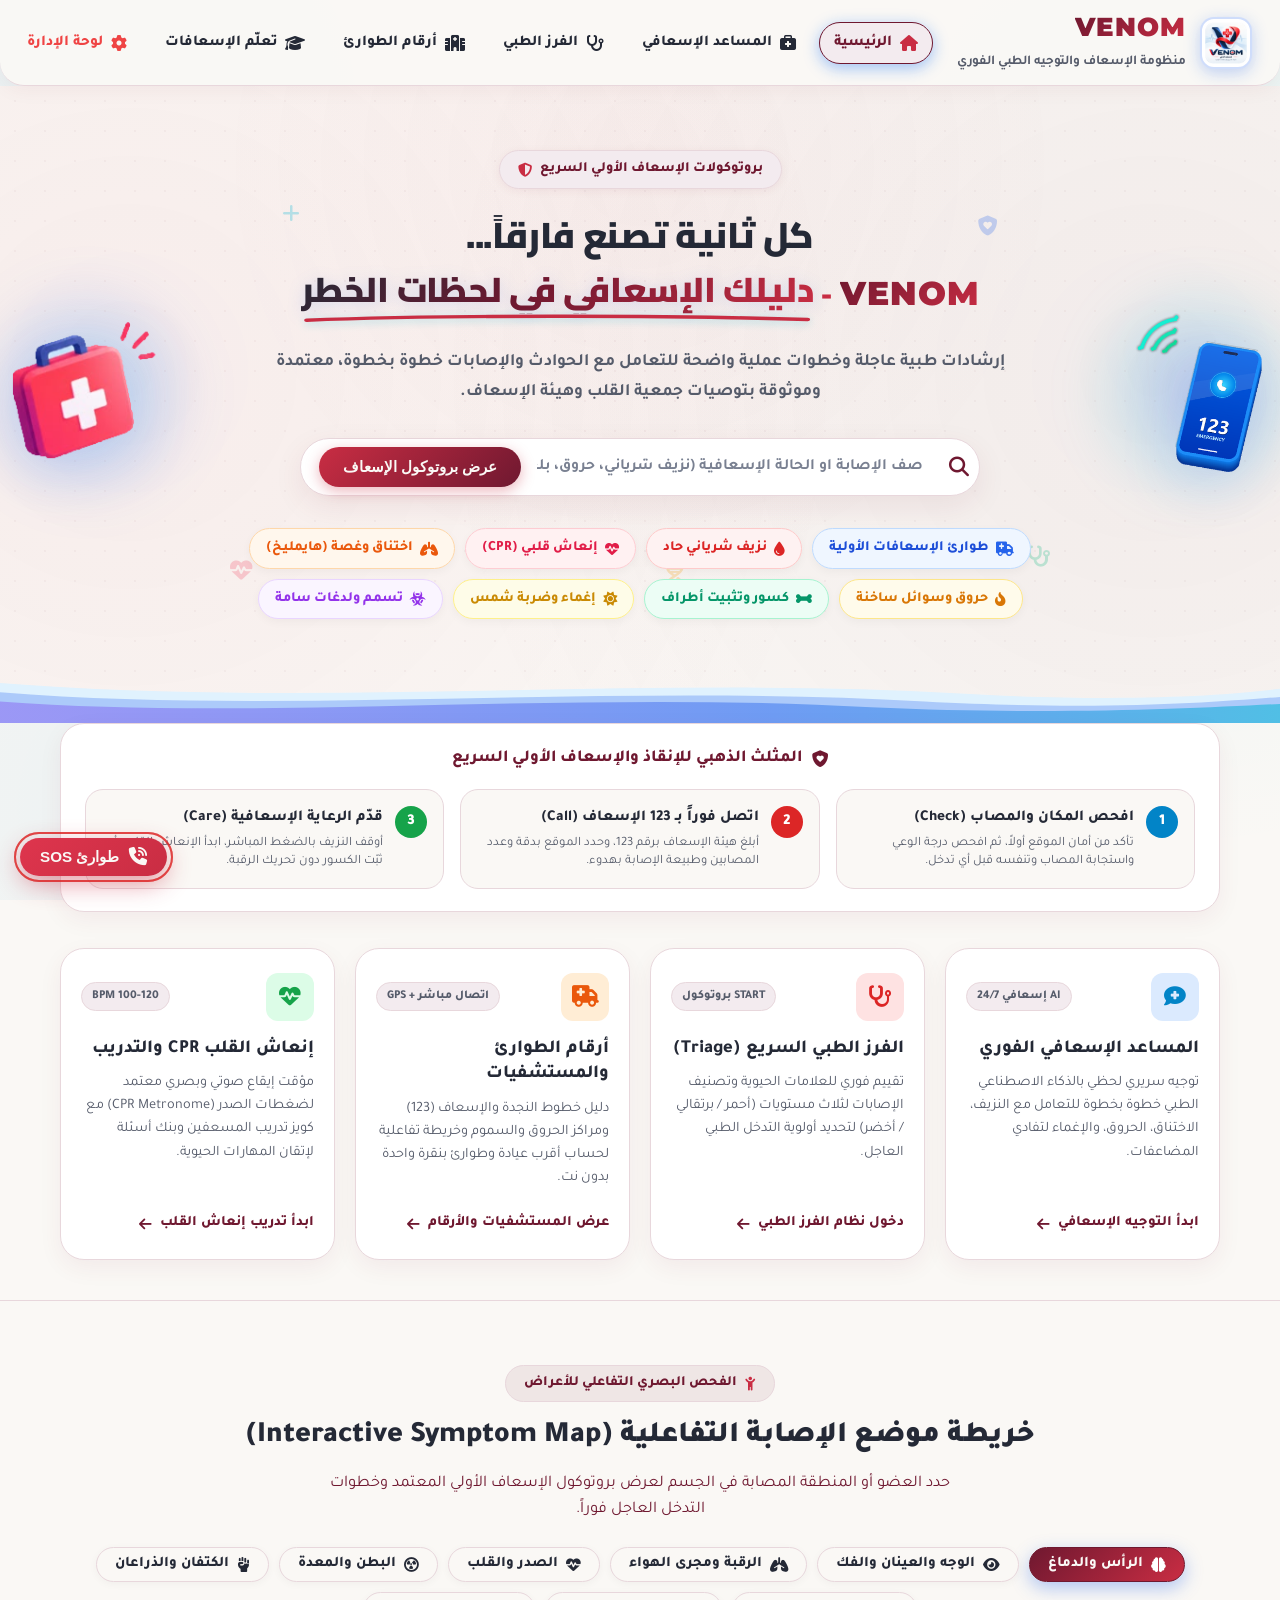
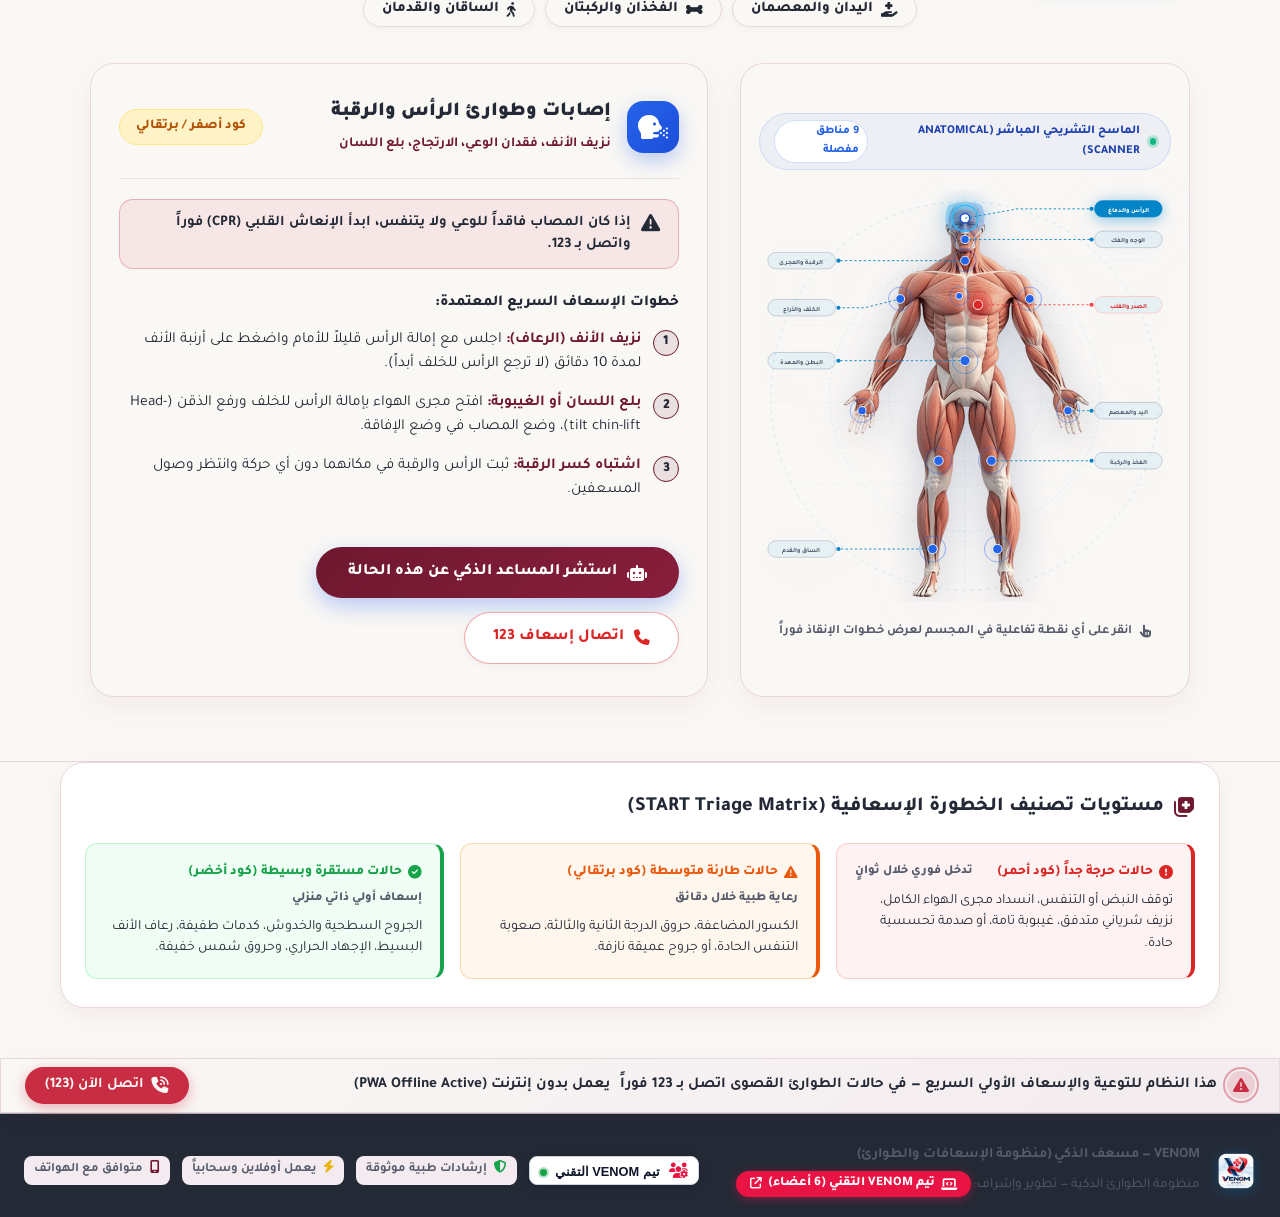
==== frontend/index.html @ aabbe8eb "Initial commit: Complete unified First Aid system for Vercel deployment" ====
<!DOCTYPE html>
<html lang="ar" dir="rtl">
<head>
  <meta charset="UTF-8">
  <meta name="viewport" content="width=device-width, initial-scale=1.0">
  <meta name="author" content="Ziad Asaad">
  <title>VENOM مسعف الذكي | دليلك السريع للإسعافات الأولية</title>
  <!-- Favicon / Team Medical Emblem -->
  <link rel="icon" type="image/png" href="assets/images/medical-favicon.png">
  <link rel="apple-touch-icon" href="assets/images/apple-touch-icon.png">
  <!-- PWA Web App Manifest -->
  <link rel="manifest" href="manifest.json">
  <meta name="theme-color" content="#0284c7">
  <!-- Font Awesome 6 (Local 100% Offline) -->
  <link rel="stylesheet" href="assets/fontawesome/css/all.min.css">
  <!-- Google Fonts for Ultra-Crisp Tajawal Typography -->
  <link rel="preconnect" href="https://fonts.googleapis.com">
  <link rel="preconnect" href="https://fonts.gstatic.com" crossorigin>
  <!-- Google Fonts: Inter (Crystal-clear English UI) + Tajawal (Arabic) -->
  <link rel="preconnect" href="https://fonts.googleapis.com">
  <link rel="preconnect" href="https://fonts.gstatic.com" crossorigin>
  <link href="https://fonts.googleapis.com/css2?family=Inter:wght@400;500;600;700;800;900&family=Tajawal:wght@500;700;800;900&family=Montserrat:wght@800;900&display=swap" rel="stylesheet">
  <!-- Font Awesome CDN Fallback for Brands Icons (LinkedIn, GitHub, etc.) -->
  <link rel="stylesheet" href="https://cdnjs.cloudflare.com/ajax/libs/font-awesome/6.5.1/css/all.min.css">
  <!-- Main CSS & Themes -->
  <link rel="stylesheet" href="css/main.css?v=60">
  <link rel="stylesheet" href="css/dark-mode.css?v=60">
</head>
<body>

  <!-- ========================================================================
       0. ULTRA-SMOOTH MEDICAL SPLASH SCREEN (NATIVE PWA APP OPENING EXPERIENCE)
       ======================================================================== -->
  <div id="app-splash-screen" class="app-splash-screen" role="dialog" aria-modal="true" aria-label="شاشة التحميل">
    <div class="splash-container">
      <div class="splash-logo-wrapper">
        <div class="splash-pulse-glow"></div>
        <img src="assets/images/venom-official-logo.png" alt="VENOM مسعف الذكي" class="splash-logo-img">
      </div>
      <div class="splash-brand-info">
        <div class="splash-title">
          <span class="splash-venom">VENOM</span>
          <span class="splash-ar">مُسعف الذكي</span>
        </div>
        <p class="splash-subtitle">دليلك السريع للإسعافات الأولية</p>
      </div>

      <!-- Animated ECG Heartbeat Pulse Line -->
      <div class="splash-ecg-line">
        <svg viewBox="0 0 300 40" class="splash-ecg-svg">
          <path d="M 0 20 L 110 20 L 125 20 L 133 12 L 142 32 L 150 4 L 160 36 L 168 14 L 176 26 L 185 20 L 300 20" class="ecg-path"></path>
        </svg>
      </div>

      <!-- Elegant Progress Indicator -->
      <div class="splash-progress-track">
        <div id="splash-progress-bar" class="splash-progress-bar"></div>
      </div>
      <div class="splash-status-wrapper">
        <span id="splash-status-text" class="splash-status-text">جاري تجهيز بروتوكولات الإسعاف...</span>
      </div>

      <div class="splash-footer-badge">
        <i class="fa-solid fa-shield-heart"></i>
        <span>منظومة الإسعاف والتوجيه الطبي الفوري</span>
      </div>
    </div>
  </div>

  <!-- ========================================================================
       1. FIXED EMERGENCY DISCLAIMER BANNER (MANDATORY & UNCLOSABLE)
       ======================================================================== -->
  

  <!-- ========================================================================
       2. HEADER & NAVIGATION BAR
       ======================================================================== -->
  <header class="main-header">
    <div class="nav-container">
      <a href="index.html" class="brand-logo" title="VENOM — منظومة الإسعاف والتوجيه الطبي الفوري">
        <div class="logo-badge">
          <img src="assets/images/venom-official-logo.png?v=60" alt="VENOM Logo" class="brand-badge-img">
        </div>
        <div class="logo-text">
          <h1 class="brand-heading">
            <span class="venom-text-gradient">VENOM</span>
          </h1>
          <span class="brand-tagline">منظومة الإسعاف والتوجيه الطبي الفوري</span>
        </div>
      </a>

      <!-- Desktop Nav Links -->
      <nav>
        <ul class="nav-links">
          <li>
            <a href="index.html" class="nav-link active">
              <i class="fa-solid fa-house"></i>
              <span data-i18n="navHome">الرئيسية</span>
            </a>
          </li>
          <li>
            <a href="pages/chat.html" class="nav-link">
              <i class="fa-solid fa-briefcase-medical"></i>
              <span data-i18n="navChat">المساعد الإسعافي</span>
            </a>
          </li>
          <li>
            <a href="pages/triage.html" class="nav-link">
              <i class="fa-solid fa-stethoscope"></i>
              <span data-i18n="navTriage">الفرز الطبي</span>
            </a>
          </li>
          <li>
            <a href="pages/contacts.html" class="nav-link">
              <i class="fa-solid fa-hospital"></i>
              <span data-i18n="navContacts">أرقام الطوارئ</span>
            </a>
          </li>
          <li>
            <a href="pages/learn.html" class="nav-link">
              <i class="fa-solid fa-graduation-cap"></i>
              <span data-i18n="navLearn">تعلم الإسعافات</span>
            </a>
          </li>
          <li>
            <a href="/admin" class="nav-link admin-nav-link" title="لوحة التحكم الإدارية (Admin)">
              <i class="fa-solid fa-gear"></i>
              <span>لوحة الإدارة</span>
            </a>
          </li>
        </ul>
      </nav>

      <div class="nav-controls">
        <!-- Admin Shortcut Button (Unified Single Server) -->
        <a href="/admin" class="admin-quick-btn" title="لوحة تحكم المشرف (Admin Dashboard)">
          <i class="fa-solid fa-user-shield"></i>
          <span class="admin-btn-text">لوحة الإدارة</span>
        </a>

        <!-- Language Switcher (Globe icon on right in RTL) -->
        <button id="lang-switch-btn" class="lang-switch-btn" title="تبديل اللغة / Switch Language">
          <span id="lang-btn-text">English</span>
          <i class="fa-solid fa-globe"></i>
        </button>

        <!-- Dark / Light Mode Toggle -->
        <button id="theme-toggle-btn" class="icon-btn" title="الوضع الليلي / Dark Mode">
          <span id="theme-icon"><i class="fa-solid fa-moon"></i></span>
        </button>
      </div>
    </div>
  </header>

  <!-- ========================================================================
       3. HERO SECTION (Split Layout with Clinical Live Simulator)
       ======================================================================== -->
  <main>
    <!-- 1. CENTERED HERO SECTION (Medical First-Aid Dispatch Interface) -->
    <section class="hero-clean-section">
      <!-- Ambient Background Medical Floating Particles & Icons (شغل عالي وفخم) -->
      <div class="hero-ambient-particles" aria-hidden="true">
        <span class="particle particle-1"><i class="fa-solid fa-plus"></i></span>
        <span class="particle particle-2"><i class="fa-solid fa-heart-pulse"></i></span>
        <span class="particle particle-3"><i class="fa-solid fa-shield-heart"></i></span>
        <span class="particle particle-4"><i class="fa-solid fa-stethoscope"></i></span>
        <span class="particle particle-5"><i class="fa-solid fa-kit-medical"></i></span>
        <span class="particle particle-6"><i class="fa-solid fa-dna"></i></span>
      </div>

      <!-- 3D Floating Illustrations (Centered vertically at flanks with soft glowing auras) -->
      <aside class="hero-flank-decor flank-left" aria-hidden="true">
        <div class="flank-glow-blob"></div>
        <img src="assets/images/hero-kit-3d.png?v=63" alt="حقيبة إسعاف" class="flank-img">
      </aside>
      <aside class="hero-flank-decor flank-right" aria-hidden="true">
        <div class="flank-glow-blob"></div>
        <img src="assets/images/hero-phone-3d.png?v=63" alt="اتصال طوارئ 123" class="flank-img">
      </aside>

      <div class="hero-clean-container">
        <!-- Hero Pill Badge (Shield icon on right) -->
        <div class="hero-clean-badge">
          <span>بروتوكولات الإسعاف الأولي السريع</span>
          <i class="fa-solid fa-shield-halved"></i>
        </div>

        <!-- Headline (Matching reference exactly on 2 clean lines) -->
        <h2 class="hero-title">
          <span class="hero-title-top">كل ثانية تصنع فارقاً...</span>
          <span class="hero-title-main">
            <span class="hero-title-venom">VENOM</span>
            <span class="hero-title-dash">-</span>
            <span class="hero-title-slogan">
              <span class="slogan-text">دليلك الإسعافي في لحظات الخطر</span>
              <svg class="slogan-swoosh-svg" viewBox="0 0 450 16" fill="none" preserveAspectRatio="none" aria-hidden="true">
                <defs>
                  <linearGradient id="swooshGrad" x1="0%" y1="0%" x2="100%" y2="0%">
                    <stop offset="0%" stop-color="#2563EB"/>
                    <stop offset="50%" stop-color="#00D4FF"/>
                    <stop offset="100%" stop-color="#06B6D4"/>
                  </linearGradient>
                </defs>
                <path d="M 5 11 C 120 4 320 4 445 10" stroke="url(#swooshGrad)" stroke-width="4.5" stroke-linecap="round"/>
              </svg>
            </span>
          </span>
        </h2>

        <!-- Subtitle -->
        <p class="hero-subtitle">
          إرشادات طبية عاجلة وخطوات عملية واضحة للتعامل مع الحوادث والإصابات خطوة بخطوة، معتمدة وموثوقة بتوصيات جمعية القلب وهيئة الإسعاف.
        </p>

        <!-- Search Box (Icon on Right, Input Middle, Button on Left in RTL) -->
        <form id="hero-search-form" class="quick-search-box">
          <i class="fa-solid fa-magnifying-glass quick-search-icon"></i>
          <input 
            type="text" 
            id="hero-search-input" 
            class="quick-search-input" 
            placeholder="صف الإصابة أو الحالة الإسعافية (نزيف، حروق، بلع لسان، غصة)..."
            data-i18n-placeholder="quickSearchPlaceholder"
            autocomplete="off"
            required
          >
          <button type="submit" class="quick-search-submit" data-i18n="startAssessment">
            <i class="fa-solid fa-bolt" style="margin-inline-end: 6px;"></i>
            <span>عرض بروتوكول الإسعاف</span>
          </button>
        </form>

        <!-- Quick Emergency Chips (Vivid Colored Pills in Strictly 2 Rows) -->
        <div class="hero-quick-chips">
          <div class="chips-row chips-row-1">
            <span class="hero-chip chip-blue-main">
              <i class="fa-solid fa-truck-medical"></i>
              <span>طوارئ الإسعافات الأولية</span>
            </span>
            <a href="pages/chat.html?q=نزيف+شرياني+حاد" class="hero-chip chip-red">
              <i class="fa-solid fa-droplet"></i>
              <span>نزيف شرياني حاد</span>
            </a>
            <a href="pages/chat.html?q=إنعاش+قلبي+CPR" class="hero-chip chip-rose">
              <i class="fa-solid fa-heart-pulse"></i>
              <span>إنعاش قلبي (CPR)</span>
            </a>
            <a href="pages/chat.html?q=اختناق+وغصة+هواء" class="hero-chip chip-orange">
              <i class="fa-solid fa-lungs"></i>
              <span>اختناق وغصة (هايمليخ)</span>
            </a>
          </div>
          <div class="chips-row chips-row-2">
            <a href="pages/chat.html?q=حروق+حرارية+وسوائل" class="hero-chip chip-amber">
              <i class="fa-solid fa-fire-flame-curved"></i>
              <span>حروق وسوائل ساخنة</span>
            </a>
            <a href="pages/chat.html?q=كسور+وتثبيت+الأطراف" class="hero-chip chip-teal">
              <i class="fa-solid fa-bone"></i>
              <span>كسور وتثبيت أطراف</span>
            </a>
            <a href="pages/chat.html?q=ضربة+شمس+وإغماء" class="hero-chip chip-yellow">
              <i class="fa-solid fa-sun"></i>
              <span>إغماء وضربة شمس</span>
            </a>
            <a href="pages/chat.html?q=تسمم+ولدغات" class="hero-chip chip-purple">
              <i class="fa-solid fa-biohazard"></i>
              <span>تسمم ولدغات سامة</span>
            </a>
          </div>
        </div>
      </div>
      <!-- Decorative 3-Layer Bottom Waves (Matching Project Specification) -->
      <div class="hero-wave-divider" aria-hidden="true">
        <svg viewBox="0 0 1440 95" fill="none" preserveAspectRatio="none">
          <defs>
            <linearGradient id="heroWavePurpleBlue" x1="0%" y1="0%" x2="100%" y2="0%">
              <stop offset="0%" stop-color="#7C3AED" stop-opacity="0.35"/>
              <stop offset="60%" stop-color="#2563EB" stop-opacity="0.45"/>
              <stop offset="100%" stop-color="#06B6D4" stop-opacity="0.55"/>
            </linearGradient>
          </defs>
          <!-- Layer 1: Light Blue -->
          <path d="M0,26 C360,70 720,12 1080,44 C1260,60 1380,48 1440,36 L1440,95 L0,95 Z" fill="#E0F2FE"></path>
          <!-- Layer 2: Royal Blue -->
          <path d="M0,42 C320,82 680,26 1040,58 C1240,74 1360,60 1440,50 L1440,95 L0,95 Z" fill="rgba(37, 99, 235, 0.28)"></path>
          <!-- Layer 3: Purple-to-Blue Gradient -->
          <path d="M0,58 C300,92 640,38 980,68 C1180,82 1340,70 1440,62 L1440,95 L0,95 Z" fill="url(#heroWavePurpleBlue)"></path>
        </svg>
      </div>
    </section>

    <!-- 1.5 GOLDEN FIRST AID PROTOCOL BANNER (Check - Call - Care) -->
    <section class="first-aid-golden-rules">
      <div class="golden-rules-container">
        <div class="golden-rule-header">
          <i class="fa-solid fa-shield-heart"></i>
          <span>المثلث الذهبي للإنقاذ والإسعاف الأولي السريع</span>
        </div>
        <div class="golden-rules-steps">
          <div class="golden-step-card golden-check">
            <div class="step-num">1</div>
            <div class="step-content">
              <h4>افحص المكان والمصاب (Check)</h4>
              <p>تأكد من أمان الموقع أولاً، ثم افحص درجة الوعي واستجابة المصاب وتنفسه قبل أي تدخل.</p>
            </div>
          </div>
          <div class="golden-step-card golden-call">
            <div class="step-num">2</div>
            <div class="step-content">
              <h4>اتصل فوراً بـ 123 الإسعاف (Call)</h4>
              <p>أبلغ هيئة الإسعاف برقم 123، وحدد الموقع بدقة وعدد المصابين وطبيعة الإصابة بهدوء.</p>
            </div>
          </div>
          <div class="golden-step-card golden-care">
            <div class="step-num">3</div>
            <div class="step-content">
              <h4>قدّم الرعاية الإسعافية (Care)</h4>
              <p>أوقف النزيف بالضغط المباشر، ابدأ الإنعاش القلبي، أو ثبّت الكسور دون تحريك الرقبة.</p>
            </div>
          </div>
        </div>
        </div>
      </div>
    </section>

    <!-- 2. CORE SERVICES (4 Horizontal Cards) -->
    <section class="clean-services-section">
      <div class="clean-services-grid">
        <!-- Card 1: المساعد الإسعافي الفوري -->
        <a href="pages/chat.html" class="service-clean-card">
          <div class="bento-header">
            <div class="service-clean-icon icon-chat">
              <i class="fa-solid fa-comment-medical"></i>
            </div>
            <span class="bento-pill">AI إسعافي 24/7</span>
          </div>
          <h3 class="service-clean-title">المساعد الإسعافي الفوري</h3>
          <p class="service-clean-desc">
            توجيه سريري لحظي بالذكاء الاصطناعي الطبي خطوة بخطوة للتعامل مع النزيف، الاختناق، الحروق، والإغماء لتفادي المضاعفات.
          </p>
          <div class="service-clean-footer">
            <span>ابدأ التوجيه الإسعافي</span>
            <i class="fa-solid fa-arrow-left"></i>
          </div>
        </a>

        <!-- Card 2: الفرز الطبي السريع -->
        <a href="pages/triage.html" class="service-clean-card">
          <div class="bento-header">
            <div class="service-clean-icon icon-triage">
              <i class="fa-solid fa-stethoscope"></i>
            </div>
            <span class="bento-pill">START بروتوكول</span>
          </div>
          <h3 class="service-clean-title">الفرز الطبي السريع (Triage)</h3>
          <p class="service-clean-desc">
            تقييم فوري للعلامات الحيوية وتصنيف الإصابات لثلاث مستويات (أحمر / برتقالي / أخضر) لتحديد أولوية التدخل الطبي العاجل.
          </p>
          <div class="service-clean-footer">
            <span>دخول نظام الفرز الطبي</span>
            <i class="fa-solid fa-arrow-left"></i>
          </div>
        </a>

        <!-- Card 3: أرقام الطوارئ والمستشفيات -->
        <a href="pages/contacts.html" class="service-clean-card">
          <div class="bento-header">
            <div class="service-clean-icon icon-contacts">
              <i class="fa-solid fa-truck-medical"></i>
            </div>
            <span class="bento-pill">اتصال مباشر + GPS</span>
          </div>
          <h3 class="service-clean-title">أرقام الطوارئ والمستشفيات</h3>
          <p class="service-clean-desc">
            دليل خطوط النجدة والإسعاف (123) ومراكز الحروق والسموم وخريطة تفاعلية لحساب أقرب عيادة وطوارئ بنقرة واحدة بدون نت.
          </p>
          <div class="service-clean-footer">
            <span>عرض المستشفيات والأرقام</span>
            <i class="fa-solid fa-arrow-left"></i>
          </div>
        </a>

        <!-- Card 4: تعلم الإسعافات وإنعاش القلب -->
        <a href="pages/learn.html" class="service-clean-card">
          <div class="bento-header">
            <div class="service-clean-icon icon-learn">
              <i class="fa-solid fa-heart-pulse"></i>
            </div>
            <span class="bento-pill">BPM 100-120</span>
          </div>
          <h3 class="service-clean-title">إنعاش القلب CPR والتدريب</h3>
          <p class="service-clean-desc">
            مؤقت إيقاع صوتي وبصري معتمد لضغطات الصدر (CPR Metronome) مع كويز تدريب المسعفين وبنك أسئلة لإتقان المهارات الحيوية.
          </p>
          <div class="service-clean-footer">
            <span>ابدأ تدريب إنعاش القلب</span>
            <i class="fa-solid fa-arrow-left"></i>
          </div>
        </a>
      </div>
    </section>

    <!-- 2.5 INTERACTIVE HUMAN BODY MAP (خريطة الجسم التفاعلية لتحديد موضع الإصابة) -->
    <section class="interactive-bodymap-section" id="bodyMapSection">
      <div class="bodymap-container">
        <div class="bodymap-header">
          <span class="bodymap-badge">
            <i class="fa-solid fa-child-reaching"></i>
            <span>الفحص البصري التفاعلي للأعراض</span>
          </span>
          <h3 class="bodymap-title">خريطة موضع الإصابة التفاعلية (Interactive Symptom Map)</h3>
          <p class="bodymap-desc">
            حدد العضو أو المنطقة المصابة في الجسم لعرض بروتوكول الإسعاف الأولي المعتمد وخطوات التدخل العاجل فوراً.
          </p>

          <!-- Zone Quick Selector Pills (Detailed Anatomical Regions) -->
          <div class="bodymap-pills">
            <button type="button" class="bodymap-zone-pill active" data-zone="head">
              <i class="fa-solid fa-brain"></i>
              <span>الرأس والدماغ</span>
            </button>
            <button type="button" class="bodymap-zone-pill" data-zone="face">
              <i class="fa-solid fa-eye"></i>
              <span>الوجه والعينان والفك</span>
            </button>
            <button type="button" class="bodymap-zone-pill" data-zone="neck">
              <i class="fa-solid fa-lungs"></i>
              <span>الرقبة ومجرى الهواء</span>
            </button>
            <button type="button" class="bodymap-zone-pill" data-zone="chest">
              <i class="fa-solid fa-heart-pulse"></i>
              <span>الصدر والقلب</span>
            </button>
            <button type="button" class="bodymap-zone-pill" data-zone="abdomen">
              <i class="fa-solid fa-circle-radiation"></i>
              <span>البطن والمعدة</span>
            </button>
            <button type="button" class="bodymap-zone-pill" data-zone="arms">
              <i class="fa-solid fa-hand-fist"></i>
              <span>الكتفان والذراعان</span>
            </button>
            <button type="button" class="bodymap-zone-pill" data-zone="hands">
              <i class="fa-solid fa-hand-holding-medical"></i>
              <span>اليدان والمعصمان</span>
            </button>
            <button type="button" class="bodymap-zone-pill" data-zone="legs">
              <i class="fa-solid fa-bone"></i>
              <span>الفخذان والركبتان</span>
            </button>
            <button type="button" class="bodymap-zone-pill" data-zone="feet">
              <i class="fa-solid fa-person-walking"></i>
              <span>الساقان والقدمان</span>
            </button>
          </div>
        </div>

        <div class="bodymap-grid">
          <!-- Left: High-Precision Anatomical Silhouette Visualizer -->
          <div class="bodymap-visual-col">
            <div class="bodymap-silhouette-card">
              <!-- Medical Scanner Top HUD -->
              <div class="scanner-status-hud">
                <span class="scanner-live-dot"></span>
                <span>الماسح التشريحي المباشر (ANATOMICAL SCANNER)</span>
                <span class="scanner-zone-count">9 مناطق مفصلة</span>
              </div>

              <div class="silhouette-canvas-wrap">
                <svg viewBox="0 0 700 700" class="human-silhouette-svg" id="humanSilhouetteSvg" xmlns="http://www.w3.org/2000/svg" preserveAspectRatio="xMidYMid meet">
  <defs>
    <!-- Zone Active Glowing Aura Filters -->
    <filter id="hudBlueGlow" x="-30%" y="-30%" width="160%" height="160%">
      <feGaussianBlur stdDeviation="6" result="blur"/>
      <feComposite in="SourceGraphic" in2="blur" operator="over"/>
    </filter>
    <filter id="hudRedGlow" x="-30%" y="-30%" width="160%" height="160%">
      <feGaussianBlur stdDeviation="8" result="blur"/>
      <feComposite in="SourceGraphic" in2="blur" operator="over"/>
    </filter>
    <linearGradient id="activeHighlightGrad" x1="0%" y1="0%" x2="100%" y2="100%">
      <stop offset="0%" stop-color="#38bdf8" stop-opacity="0.45"/>
      <stop offset="100%" stop-color="#2563eb" stop-opacity="0.25"/>
    </linearGradient>
    <radialGradient id="heartGlowGrad" cx="50%" cy="50%" r="50%">
      <stop offset="0%" stop-color="#ef4444" stop-opacity="0.85"/>
      <stop offset="60%" stop-color="#dc2626" stop-opacity="0.35"/>
      <stop offset="100%" stop-color="#dc2626" stop-opacity="0"/>
    </radialGradient>
  </defs>

  <!-- Medical Scanner Radar Rings & Axis Grid -->
  <g class="scanner-grid" opacity="0.3">
    <circle cx="350" cy="350" r="330" fill="none" stroke="#0ea5e9" stroke-width="1" stroke-dasharray="6,8"/>
    <circle cx="350" cy="350" r="230" fill="none" stroke="#0ea5e9" stroke-width="0.8" stroke-dasharray="4,6"/>
    <circle cx="350" cy="350" r="130" fill="none" stroke="#0ea5e9" stroke-width="0.8" stroke-dasharray="2,4"/>
    <line x1="350" y1="10" x2="350" y2="690" stroke="#0ea5e9" stroke-width="0.8" stroke-dasharray="4,4"/>
    <line x1="20" y1="120" x2="680" y2="120" stroke="#94a3b8" stroke-width="0.6" stroke-dasharray="2,2"/>
    <line x1="20" y1="230" x2="680" y2="230" stroke="#94a3b8" stroke-width="0.6" stroke-dasharray="2,2"/>
    <line x1="20" y1="360" x2="680" y2="360" stroke="#94a3b8" stroke-width="0.6" stroke-dasharray="2,2"/>
    <line x1="20" y1="500" x2="680" y2="500" stroke="#94a3b8" stroke-width="0.6" stroke-dasharray="2,2"/>
  </g>

  <!-- 3D ANATOMICAL MUSCULAR HUMAN MODEL (PHOTOREALISTIC TEXTURE) -->
  <image href="assets/images/anatomical-mannequin-3d.png" x="0" y="0" width="700" height="700" class="mannequin-3d-img"/>

  <!-- ================= INTERACTIVE BODY ZONES ================= -->

  <!-- 1. HEAD & BRAIN (head) -->
  <g class="body-zone-group active" id="zone-head" data-zone="head" cursor="pointer">
    <!-- Anatomical Highlight Mask -->
    <path class="zone-highlight-mask" d="M 320,30 C 320,18 380,18 380,30 C 385,45 385,60 375,68 C 365,72 335,72 325,68 C 315,60 315,45 320,30 Z"/>
    <!-- Radar Target -->
    <circle cx="350" cy="48" r="22" class="hotspot-pulse-ring"/>
    <circle cx="350" cy="48" r="8" class="body-indicator-dot"/>
    <!-- Leader Line & Side Badge -->
    <path d="M 350,48 L 440,32 L 565,32" class="hud-leader-line"/>
    <circle cx="565" cy="32" r="3.5" class="hud-leader-point"/>
    <g transform="translate(570, 18)" class="hud-badge-item active" data-zone="head">
      <rect x="0" y="0" width="115" height="28" rx="14" class="hud-badge-bg"/>
      <text x="57" y="19" text-anchor="middle" class="hud-badge-text">الرأس والدماغ</text>
    </g>
  </g>

  <!-- 2. FACE, EYES & JAW (face) -->
  <g class="body-zone-group" id="zone-face" data-zone="face" cursor="pointer">
    <path class="zone-highlight-mask" d="M 325,65 C 340,63 360,63 375,65 C 380,80 375,98 350,105 C 325,98 320,80 325,65 Z"/>
    <circle cx="350" cy="84" r="18" class="hotspot-pulse-ring"/>
    <circle cx="350" cy="84" r="7" class="body-indicator-dot"/>
    <path d="M 350,84 L 440,84 L 565,84" class="hud-leader-line"/>
    <circle cx="565" cy="84" r="3.5" class="hud-leader-point"/>
    <g transform="translate(570, 70)" class="hud-badge-item" data-zone="face">
      <rect x="0" y="0" width="115" height="28" rx="14" class="hud-badge-bg"/>
      <text x="57" y="19" text-anchor="middle" class="hud-badge-text">الوجه والفك</text>
    </g>
  </g>

  <!-- 3. NECK & AIRWAY (neck) -->
  <g class="body-zone-group" id="zone-neck" data-zone="neck" cursor="pointer">
    <path class="zone-highlight-mask" d="M 330,105 L 370,105 L 388,140 L 312,140 Z"/>
    <circle cx="350" cy="120" r="19" class="hotspot-pulse-ring"/>
    <circle cx="350" cy="120" r="7.5" class="body-indicator-dot"/>
    <path d="M 350,120 L 260,120 L 135,120" class="hud-leader-line"/>
    <circle cx="135" cy="120" r="3.5" class="hud-leader-point"/>
    <g transform="translate(15, 106)" class="hud-badge-item" data-zone="neck">
      <rect x="0" y="0" width="115" height="28" rx="14" class="hud-badge-bg"/>
      <text x="57" y="19" text-anchor="middle" class="hud-badge-text">الرقبة والمجرى</text>
    </g>
  </g>

  <!-- 4. THORAX, CHEST & HEART (chest) -->
  <g class="body-zone-group" id="zone-chest" data-zone="chest" cursor="pointer">
    <path class="zone-highlight-mask" d="M 270,135 C 310,132 390,132 430,135 C 445,170 435,230 350,235 C 265,230 255,170 270,135 Z"/>
    <!-- Cardiac Anatomical Center Glow -->
    <circle cx="372" cy="195" r="26" fill="url(#heartGlowGrad)"/>
    <circle cx="372" cy="195" r="24" class="hotspot-pulse-ring red-ring"/>
    <circle cx="372" cy="195" r="8" class="body-indicator-dot red-dot"/>
    <!-- Sternum Anchor -->
    <circle cx="340" cy="180" r="16" class="hotspot-pulse-ring"/>
    <circle cx="340" cy="180" r="6" class="body-indicator-dot"/>
    <path d="M 372,195 L 470,195 L 565,195" class="hud-leader-line red-line"/>
    <circle cx="565" cy="195" r="3.5" class="hud-leader-point red-point"/>
    <g transform="translate(570, 181)" class="hud-badge-item" data-zone="chest">
      <rect x="0" y="0" width="115" height="28" rx="14" class="hud-badge-bg red-badge"/>
      <text x="57" y="19" text-anchor="middle" class="hud-badge-text red-text">الصدر والقلب</text>
    </g>
  </g>

  <!-- 5. ABDOMEN & CORE (abdomen) -->
  <g class="body-zone-group" id="zone-abdomen" data-zone="abdomen" cursor="pointer">
    <path class="zone-highlight-mask" d="M 295,235 C 330,235 370,235 405,235 C 412,280 405,330 395,355 C 365,365 335,365 305,355 C 295,330 288,280 295,235 Z"/>
    <circle cx="350" cy="290" r="22" class="hotspot-pulse-ring"/>
    <circle cx="350" cy="290" r="8.5" class="body-indicator-dot"/>
    <path d="M 350,290 L 260,290 L 135,290" class="hud-leader-line"/>
    <circle cx="135" cy="290" r="3.5" class="hud-leader-point"/>
    <g transform="translate(15, 276)" class="hud-badge-item" data-zone="abdomen">
      <rect x="0" y="0" width="115" height="28" rx="14" class="hud-badge-bg"/>
      <text x="57" y="19" text-anchor="middle" class="hud-badge-text">البطن والمعدة</text>
    </g>
  </g>

  <!-- 6. SHOULDERS & UPPER ARMS (arms) -->
  <g class="body-zone-group" id="zone-arms" data-zone="arms" cursor="pointer">
    <!-- Right & Left Deltoid Highlights -->
    <path class="zone-highlight-mask" d="M 235,145 C 265,145 275,170 270,210 C 255,270 220,270 215,220 C 210,180 220,150 235,145 Z"/>
    <path class="zone-highlight-mask" d="M 465,145 C 435,145 425,170 430,210 C 445,270 480,270 485,220 C 490,180 480,150 465,145 Z"/>
    <circle cx="240" cy="185" r="20" class="hotspot-pulse-ring"/>
    <circle cx="240" cy="185" r="7.5" class="body-indicator-dot"/>
    <circle cx="460" cy="185" r="20" class="hotspot-pulse-ring"/>
    <circle cx="460" cy="185" r="7.5" class="body-indicator-dot"/>
    <path d="M 240,185 L 180,200 L 135,200" class="hud-leader-line"/>
    <circle cx="135" cy="200" r="3.5" class="hud-leader-point"/>
    <g transform="translate(15, 186)" class="hud-badge-item" data-zone="arms">
      <rect x="0" y="0" width="115" height="28" rx="14" class="hud-badge-bg"/>
      <text x="57" y="19" text-anchor="middle" class="hud-badge-text">الكتف والذراع</text>
    </g>
  </g>

  <!-- 7. FOREARMS, WRISTS & HANDS (hands) -->
  <g class="body-zone-group" id="zone-hands" data-zone="hands" cursor="pointer">
    <path class="zone-highlight-mask" d="M 215,220 C 220,260 210,330 190,360 C 160,370 145,410 155,415 C 175,415 195,370 210,340 C 230,300 240,250 235,220 Z"/>
    <path class="zone-highlight-mask" d="M 485,220 C 480,260 490,330 510,360 C 540,370 555,410 545,415 C 525,415 505,370 490,340 C 470,300 460,250 465,220 Z"/>
    <circle cx="175" cy="375" r="20" class="hotspot-pulse-ring"/>
    <circle cx="175" cy="375" r="7" class="body-indicator-dot"/>
    <circle cx="525" cy="375" r="20" class="hotspot-pulse-ring"/>
    <circle cx="525" cy="375" r="7" class="body-indicator-dot"/>
    <path d="M 525,375 L 545,375 L 565,375" class="hud-leader-line"/>
    <circle cx="565" cy="375" r="3.5" class="hud-leader-point"/>
    <g transform="translate(570, 361)" class="hud-badge-item" data-zone="hands">
      <rect x="0" y="0" width="115" height="28" rx="14" class="hud-badge-bg"/>
      <text x="57" y="19" text-anchor="middle" class="hud-badge-text">اليد والمعصم</text>
    </g>
  </g>

  <!-- 8. HIPS, THIGHS & KNEES (legs) -->
  <g class="body-zone-group" id="zone-legs" data-zone="legs" cursor="pointer">
    <path class="zone-highlight-mask" d="M 285,360 C 265,400 270,480 290,520 C 320,520 335,460 345,390 C 320,370 295,360 285,360 Z"/>
    <path class="zone-highlight-mask" d="M 415,360 C 435,400 430,480 410,520 C 380,520 365,460 355,390 C 380,370 405,360 415,360 Z"/>
    <circle cx="305" cy="460" r="22" class="hotspot-pulse-ring"/>
    <circle cx="305" cy="460" r="8" class="body-indicator-dot"/>
    <circle cx="395" cy="460" r="22" class="hotspot-pulse-ring"/>
    <circle cx="395" cy="460" r="8" class="body-indicator-dot"/>
    <path d="M 395,460 L 480,460 L 565,460" class="hud-leader-line"/>
    <circle cx="565" cy="460" r="3.5" class="hud-leader-point"/>
    <g transform="translate(570, 446)" class="hud-badge-item" data-zone="legs">
      <rect x="0" y="0" width="115" height="28" rx="14" class="hud-badge-bg"/>
      <text x="57" y="19" text-anchor="middle" class="hud-badge-text">الفخذ والركبة</text>
    </g>
  </g>

  <!-- 9. LOWER LEGS, ANKLES & FEET (feet) -->
  <g class="body-zone-group" id="zone-feet" data-zone="feet" cursor="pointer">
    <path class="zone-highlight-mask" d="M 290,520 C 280,560 285,640 280,685 C 310,685 315,640 315,560 C 315,530 300,520 290,520 Z"/>
    <path class="zone-highlight-mask" d="M 410,520 C 420,560 415,640 420,685 C 390,685 385,640 385,560 C 385,530 400,520 410,520 Z"/>
    <circle cx="295" cy="610" r="22" class="hotspot-pulse-ring"/>
    <circle cx="295" cy="610" r="8" class="body-indicator-dot"/>
    <circle cx="405" cy="610" r="22" class="hotspot-pulse-ring"/>
    <circle cx="405" cy="610" r="8" class="body-indicator-dot"/>
    <path d="M 295,610 L 210,610 L 135,610" class="hud-leader-line"/>
    <circle cx="135" cy="610" r="3.5" class="hud-leader-point"/>
    <g transform="translate(15, 596)" class="hud-badge-item" data-zone="feet">
      <rect x="0" y="0" width="115" height="28" rx="14" class="hud-badge-bg"/>
      <text x="57" y="19" text-anchor="middle" class="hud-badge-text">الساق والقدم</text>
    </g>
  </g>
</svg>
              </div>

              <div class="silhouette-hint">
                <i class="fa-solid fa-hand-pointer"></i>
                <span>انقر على أي نقطة تفاعلية في المجسم لعرض خطوات الإنقاذ فوراً</span>
              </div>
            </div>
          </div>

          <!-- Right: Dynamic Clinical Protocol Card -->
          <div class="bodymap-protocol-col">
            <div class="bodymap-protocol-panel" id="bodymapProtocolPanel">
              <div class="protocol-panel-header">
                <div class="protocol-title-wrap">
                  <span class="protocol-zone-icon" id="bmZoneIcon"><i class="fa-solid fa-head-side-cough"></i></span>
                  <div>
                    <h4 id="bmZoneTitle">إصابات وطوارئ الرأس والرقبة</h4>
                    <span class="protocol-subtitle" id="bmZoneSubtitle">نزيف الأنف، فقدان الوعي، الارتجاج، بلع اللسان</span>
                  </div>
                </div>
                <span class="protocol-severity-pill" id="bmSeverityPill">كود أصفر / برتقالي</span>
              </div>

              <div class="protocol-body">
                <div class="protocol-alert-banner" id="bmAlertBanner">
                  <i class="fa-solid fa-triangle-exclamation"></i>
                  <span id="bmAlertText">إذا كان المصاب فاقداً للوعي ولا يتنفس، ابدأ الإنعاش القلبي (CPR) فوراً واتصل بـ 123.</span>
                </div>

                <div class="protocol-steps-list">
                  <h5 style="font-weight: 800; font-size: 0.95rem; margin-bottom: 12px; color: var(--text-main);">خطوات الإسعاف السريع المعتمدة:</h5>
                  <ul class="bm-steps" id="bmStepsList">
                    <li><span class="bm-step-num">1</span><span><strong>نزيف الأنف (الرعاف):</strong> اجلس مع إمالة الرأس قليلاً للأمام واضغط على أرنبة الأنف لمدة 10 دقائق (لا ترجع الرأس للخلف أبداً).</span></li>
                    <li><span class="bm-step-num">2</span><span><strong>بلع اللسان أو الغيبوبة:</strong> افتح مجرى الهواء بإمالة الرأس للخلف ورفع الذقن (Head-tilt chin-lift)، وضع المصاب في وضع الإفاقة.</span></li>
                    <li><span class="bm-step-num">3</span><span><strong>اشتباه كسر الرقبة:</strong> ثبت الرأس والرقبة في مكانهما دون أي حركة وانتظر وصول المسعفين.</span></li>
                  </ul>
                </div>

                <div class="protocol-footer-actions">
                  <a href="pages/chat.html?q=إصابات+الرأس+والرقبة" id="bmChatLink" class="btn-primary" style="text-decoration: none;">
                    <i class="fa-solid fa-robot"></i>
                    <span>استشر المساعد الذكي عن هذه الحالة</span>
                  </a>
                  <a href="tel:123" class="btn-secondary" style="text-decoration: none; border-color: rgba(220, 38, 38, 0.4); color: #dc2626 !important;">
                    <i class="fa-solid fa-phone"></i>
                    <span>اتصال إسعاف 123</span>
                  </a>
                </div>
              </div>
            </div>
          </div>
        </div>
      </div>
    </section>

    <!-- 3. TRIAGE GUIDE OVERVIEW -->
    <section class="clean-triage-guide-section">
      <div class="clean-triage-card">
        <div class="triage-guide-header">
          <i class="fa-solid fa-notes-medical" style="color: var(--primary);"></i>
          <h3>مستويات تصنيف الخطورة الإسعافية (START Triage Matrix)</h3>
        </div>
        <div class="triage-levels-grid">
          <div class="triage-level-item red">
            <div class="level-top">
              <span class="level-badge red"><i class="fa-solid fa-circle-exclamation"></i> حالات حرجة جداً (كود أحمر)</span>
              <span class="level-action">تدخل فوري خلال ثوانٍ</span>
            </div>
            <p>توقف النبض أو التنفس، انسداد مجرى الهواء الكامل، نزيف شرياني متدفق، غيبوبة تامة، أو صدمة تحسسية حادة.</p>
          </div>

          <div class="triage-level-item yellow">
            <div class="level-top">
              <span class="level-badge yellow"><i class="fa-solid fa-triangle-exclamation"></i> حالات طارئة متوسطة (كود برتقالي)</span>
              <span class="level-action">رعاية طبية خلال دقائق</span>
            </div>
            <p>الكسور المضاعفة، حروق الدرجة الثانية والثالثة، صعوبة التنفس الحادة، أو جروح عميقة نازفة.</p>
          </div>

          <div class="triage-level-item green">
            <div class="level-top">
              <span class="level-badge green"><i class="fa-solid fa-circle-check"></i> حالات مستقرة وبسيطة (كود أخضر)</span>
              <span class="level-action">إسعاف أولي ذاتي منزلي</span>
            </div>
            <p>الجروح السطحية والخدوش، كدمات طفيفة، رعاف الأنف البسيط، الإجهاد الحراري، وحروق شمس خفيفة.</p>
          </div>
        </div>
      </div>
    </section>
  </main>

  <!-- ========================================================================
       5. INSTITUTIONAL FOOTER WITH VENOM TEAM BRANDING
       ======================================================================== -->
  <aside class="emergency-banner" role="alert" aria-label="Emergency Notice">
    <div class="emergency-banner-content">
      <div class="emergency-beacon-wrapper">
        <i class="fa-solid fa-triangle-exclamation"></i>
        <span class="emergency-beacon-ring"></span>
      </div>
      <span data-i18n="emergencyWarning">
        هذا النظام للتوعية والإسعاف الأولي السريع — في حالات الطوارئ القصوى اتصل بـ 123 فوراً
      </span>
      <div id="offline-status-badge" class="offline-status-pill" title="جاهز للعمل بدون إنترنت 100%">
        <span class="status-pulse-dot"></span>
        <span class="status-text">يعمل بدون إنترنت (PWA Offline Active)</span>
      </div>
    </div>
    <a href="tel:123" class="emergency-call-btn">
      <i class="fa-solid fa-phone-volume"></i>
      <span data-i18n="callNow">اتصل الآن (123)</span>
    </a>
  </aside>

  <footer class="app-footer">
    <div class="footer-content">
      <div class="footer-brand-team">
        <img src="assets/images/venom-official-logo.png" alt="VENOM Team Logo" class="team-logo-img team-modal-trigger" role="button" tabindex="0" title="اضغط لعرض بطاقات تيم VENOM التقني" onclick="window.TeamModal && window.TeamModal.open()" loading="lazy" style="cursor: pointer;">
        <div>
          <strong>VENOM — مسعف الذكي (منظومة الإسعافات والطوارئ)</strong>
          <p style="font-size: 0.85rem; margin-top: 4px; color: var(--text-muted);">
            <span data-i18n="footerSupervisor">منظومة الطوارئ الذكية — تطوير وإشراف:</span> 
            <button type="button" class="team-credit-name-btn" id="teamCreditTrigger" onclick="window.TeamModal && window.TeamModal.open()" title="عرض بطاقات تيم VENOM التقني">
              <i class="fa-solid fa-laptop-code"></i>
              <span data-i18n="teamBtnCredit">تيم VENOM التقني (6 أعضاء)</span>
              <i class="fa-solid fa-arrow-up-right-from-square" style="font-size: 0.72rem;"></i>
            </button>
          </p>
        </div>
      </div>

      <div class="footer-badge-list">
        <button type="button" class="footer-badge team-launch-badge" id="openTeamModalBtn" onclick="window.TeamModal && window.TeamModal.open()" title="عرض بطاقات تيم VENOM التقني">
          <i class="fa-solid fa-users-gear" style="color: var(--primary); margin-inline-end: 6px;"></i>
          <strong data-i18n="teamBtnBadge">تيم VENOM التقني</strong>
          <span class="team-pulse-indicator"></span>
        </button>
        <span class="footer-badge">
          <i class="fa-solid fa-shield-halved" style="color: #16a34a; margin-inline-end: 4px;"></i>
          <span data-i18n="footerTrusted">إرشادات طبية موثوقة</span>
        </span>
        <span class="footer-badge">
          <i class="fa-solid fa-bolt" style="color: #eab308; margin-inline-end: 4px;"></i>
          <span data-i18n="footerOffline">يعمل أوفلاين وسحابياً</span>
        </span>
        <span class="footer-badge">
          <i class="fa-solid fa-mobile-screen" style="color: var(--primary); margin-inline-end: 4px;"></i>
          <span data-i18n="footerResponsive">متوافق مع الهواتف</span>
        </span>
      </div>
    </div>
  </footer>

  <!-- ========================================================================
       6. MOBILE BOTTOM APP BAR (Native App Navigation on Phones)
       ======================================================================== -->
  <nav class="mobile-bottom-nav" aria-label="Mobile Navigation">
    <a href="index.html" class="mobile-nav-item active">
      <i class="fa-solid fa-house"></i>
      <span>الرئيسية</span>
    </a>
    <a href="pages/chat.html" class="mobile-nav-item">
      <i class="fa-solid fa-robot"></i>
      <span>المساعد</span>
    </a>
    <a href="pages/triage.html" class="mobile-nav-item">
      <i class="fa-solid fa-stethoscope"></i>
      <span>الفرز</span>
    </a>
    <a href="pages/contacts.html" class="mobile-nav-item">
      <i class="fa-solid fa-hospital"></i>
      <span>الطوارئ</span>
    </a>
    <a href="pages/learn.html" class="mobile-nav-item">
      <i class="fa-solid fa-graduation-cap"></i>
      <span>تعلّم</span>
    </a>
  </nav>

  <!-- ========================================================================
       7. FLOATING SMART EMERGENCY SOS DOCK (Offline-Ready Native Action)
       ======================================================================== -->
  <aside class="floating-sos-dock" id="floatingSosDock">
    <!-- Expandable Menu -->
    <div class="sos-expand-menu" id="sosExpandMenu" aria-hidden="true">
      <div class="sos-menu-header">
        <span class="sos-menu-title"><i class="fa-solid fa-triangle-exclamation" style="color: #dc2626;"></i> طوارئ مصر السريعة</span>
        <button type="button" class="sos-menu-close" id="sosMenuClose" aria-label="إغلاق">&times;</button>
      </div>
      <div class="sos-menu-items">
        <a href="tel:123" class="sos-menu-item red">
          <div class="sos-item-icon"><i class="fa-solid fa-truck-medical"></i></div>
          <div class="sos-item-details">
            <span class="sos-item-name">إسعاف مصر</span>
            <span class="sos-item-sub">حالات الخطر والإنقاذ</span>
          </div>
          <span class="sos-item-num">123</span>
        </a>
        <a href="tel:122" class="sos-menu-item blue">
          <div class="sos-item-icon"><i class="fa-solid fa-shield-halved"></i></div>
          <div class="sos-item-details">
            <span class="sos-item-name">شرطة النجدة</span>
            <span class="sos-item-sub">البلاغات والحوادث</span>
          </div>
          <span class="sos-item-num">122</span>
        </a>
        <a href="tel:180" class="sos-menu-item orange">
          <div class="sos-item-icon"><i class="fa-solid fa-fire-extinguisher"></i></div>
          <div class="sos-item-details">
            <span class="sos-item-name">الحماية المدنية</span>
            <span class="sos-item-sub">المطافئ والإنقاذ</span>
          </div>
          <span class="sos-item-num">180</span>
        </a>
      </div>
    </div>

    <!-- Main Trigger Button -->
    <button type="button" class="sos-trigger-btn" id="sosTriggerBtn" aria-label="أرقام الطوارئ السريعة">
      <span class="sos-pulse-ring"></span>
      <span class="sos-pulse-ring-2"></span>
      <i class="fa-solid fa-phone-volume"></i>
      <span class="sos-trigger-text">طوارئ SOS</span>
    </button>
  </aside>

  <!-- Scripts -->
  <script src="components/severity-badge.js"></script>
  <script src="components/step-card.js"></script>
  <script src="components/team-modal.js?v=60"></script>
  <script src="js/api.js"></script>
  <script src="js/app.js?v=60"></script>
</body>
</html>
---- frontend/css/main.css ----
/* ==========================================================================
   First Aid Smart System - Main Stylesheet (Modern Medical UI)
   Author: Ziad Asaad (Frontend / UX / Presentation Lead & Author)
   ========================================================================== */

@import url('https://fonts.googleapis.com/css2?family=Cairo:wght@400;500;600;700;800;900&family=Tajawal:wght@400;500;700;800&family=Inter:wght@400;500;600;700&display=swap');

:root {
  /* Specification Brand Colors - VENOM Medical Emergency Platform */
  --primary-blue: #2563EB;
  --deep-navy: #101B4D;
  --electric-blue: #2563FF;
  --cyan: #06B6D4;
  --medical-purple: #7C3AED;
  --emergency-pink: #F72575;
  --soft-bg: #F0F9FF;
  --pure-white: #FFFFFF;
  --muted-text: #64748B;

  /* Official Gradients */
  --primary-gradient: linear-gradient(135deg, #2563EB, #7C3AED);
  --secondary-gradient: linear-gradient(135deg, #2563EB, #06B6D4);
  --emergency-gradient: linear-gradient(90deg, #7C3AED, #F72575, #FF3344);

  /* Primary Theme Aliases */
  --primary: #2563EB;
  --primary-hover: #1D4ED8;
  --primary-light: #E0F2FE;
  --accent-cyan: #06B6D4;
  --accent-teal: #0D9488;
  
  /* Medical Severity System (Strictly Adheres to Triage Protocols) */
  --severity-red: #DC2626;
  --severity-red-bg: #FEF2F2;
  --severity-red-border: #FECACA;
  --severity-red-glow: rgba(220, 38, 38, 0.25);
  
  --severity-orange: #EA580C;
  --severity-orange-bg: #FFF7ED;
  --severity-orange-border: #FED7AA;
  --severity-orange-glow: rgba(234, 88, 12, 0.25);
  
  --severity-green: #16A34A;
  --severity-green-bg: #F0FDF4;
  --severity-green-border: #BBF7D0;
  --severity-green-glow: rgba(22, 163, 74, 0.25);

  /* Exact User-Selected Light Palette: Ivory & Burgundy (فخم وراقي) */
  /* Background: #FAF8F5 | Primary: #6F1830 | Cards: #E8D7DC | Text: #242936 | Emergency: #C92D43 */
  --bg-body: #FAF8F5;
  --bg-surface: #FFFFFF;
  --bg-surface-elevated: #FFFFFF;
  --bg-subtle: #F3EBEF;
  --card-tint: #E8D7DC;
  --border-color: #E8D7DC;
  --border-focus: #6F1830;

  /* Typography */
  --text-main: #242936;
  --text-muted: #555b6a;
  --text-subtle: #798091;
  --text-inverse: #FAF8F5;

  /* Luxury Medical Burgundy & Emergency Red */
  --primary: #6F1830;
  --primary-hover: #881e3b;
  --primary-light: #F3EBEF;
  --emergency-red: #C92D43;
  --emergency-red-hover: #de354d;

  /* Font Families */
  --font-ar: 'Tajawal', system-ui, -apple-system, sans-serif;
  --font-en: 'Inter', system-ui, -apple-system, BlinkMacSystemFont, 'Segoe UI', Roboto, sans-serif;

  /* Elevation Shadows */
  --shadow-sm: 0 1px 2px 0 rgba(0, 0, 0, 0.05);
  --shadow-md: 0 4px 6px -1px rgba(0, 0, 0, 0.07), 0 2px 4px -2px rgba(0, 0, 0, 0.05);
  --shadow-lg: 0 10px 15px -3px rgba(0, 0, 0, 0.08), 0 4px 6px -4px rgba(0, 0, 0, 0.04);
  --shadow-xl: 0 20px 25px -5px rgba(0, 0, 0, 0.1), 0 8px 10px -6px rgba(0, 0, 0, 0.06);

  /* Transitions & Border Radius */
  --radius-sm: 8px;
  --radius-md: 12px;
  --radius-lg: 18px;
  --radius-xl: 24px;
  --radius-full: 9999px;
  --transition-fast: 0.15s ease;
  --transition-normal: 0.25s ease;
  --transition-smooth: 0.35s cubic-bezier(0.16, 1, 0.3, 1);
}

/* Base Reset */
*, *::before, *::after {
  box-sizing: border-box;
  margin: 0;
  padding: 0;
}

html {
  font-size: 16px;
  scroll-behavior: smooth;
  width: 100%;
  max-width: 100vw;
  overflow-x: hidden;
}

body {
  font-family: var(--font-ar);
  background-color: var(--bg-body);
  background-image: 
    radial-gradient(circle at 10% 12%, rgba(2, 132, 199, 0.08) 0%, transparent 45%),
    radial-gradient(circle at 90% 20%, rgba(6, 182, 212, 0.08) 0%, transparent 50%),
    radial-gradient(circle at 50% 65%, rgba(13, 148, 136, 0.06) 0%, transparent 55%),
    radial-gradient(circle at 15% 90%, rgba(2, 132, 199, 0.06) 0%, transparent 45%);
  background-attachment: fixed;
  color: var(--text-main);
  line-height: 1.6;
  min-height: 100vh;
  width: 100%;
  max-width: 100vw;
  overflow-x: hidden;
  position: relative;
  display: flex;
  flex-direction: column;
  transition: background-color var(--transition-normal), color var(--transition-normal);
  -webkit-font-smoothing: antialiased;
}

body[dir="ltr"] {
  font-family: var(--font-en);
}

/* ==========================================================================
   GLOBAL MEDICAL BUTTON SYSTEM
   ========================================================================== */
.btn-primary {
  background: linear-gradient(135deg, var(--primary) 0%, var(--primary-hover) 100%);
  color: #ffffff !important;
  border: none;
  border-radius: var(--radius-full);
  padding: 13px 32px;
  font-family: 'Tajawal', system-ui, sans-serif;
  font-weight: 800;
  font-size: 1rem;
  cursor: pointer;
  display: inline-flex;
  align-items: center;
  justify-content: center;
  gap: 10px;
  box-shadow: 0 8px 22px rgba(37, 99, 235, 0.32);
  transition: all var(--transition-fast);
  text-decoration: none;
  user-select: none;
}

.btn-primary:hover {
  transform: translateY(-2px);
  box-shadow: 0 12px 28px rgba(37, 99, 235, 0.44);
  background: linear-gradient(135deg, var(--primary-hover) 0%, #1e40af 100%);
}

.btn-primary:active {
  transform: scale(0.97);
}

.btn-secondary {
  background: #ffffff;
  color: var(--text-main) !important;
  border: 1.5px solid var(--border-color);
  border-radius: var(--radius-full);
  padding: 12px 28px;
  font-family: 'Tajawal', system-ui, sans-serif;
  font-weight: 800;
  font-size: 0.98rem;
  cursor: pointer;
  display: inline-flex;
  align-items: center;
  justify-content: center;
  gap: 10px;
  box-shadow: 0 2px 8px rgba(0, 0, 0, 0.04);
  transition: all var(--transition-fast);
  text-decoration: none;
  user-select: none;
}

.btn-secondary:hover {
  transform: translateY(-2px);
  border-color: var(--primary);
  color: var(--primary) !important;
  background: #f0f9ff;
  box-shadow: 0 6px 18px rgba(37, 99, 235, 0.12);
}

.btn-secondary:active {
  transform: scale(0.97);
}

/* ==========================================================================
   0. NATIVE PWA SPLASH SCREEN (LUXURIOUS & ULTRA-SMOOTH MEDICAL LAUNCH)
   ========================================================================== */
.app-splash-screen {
  position: fixed;
  inset: 0;
  z-index: 999999;
  background: radial-gradient(circle at 50% 40%, #ffffff 0%, #f4f9ff 65%, #e0edfb 100%);
  display: flex;
  align-items: center;
  justify-content: center;
  user-select: none;
  cursor: pointer;
  opacity: 1;
  visibility: visible;
  transition: opacity 0.5s cubic-bezier(0.16, 1, 0.3, 1), transform 0.5s cubic-bezier(0.16, 1, 0.3, 1), visibility 0.5s;
  will-change: opacity, transform;
}

.app-splash-screen.splash-hidden {
  opacity: 0;
  transform: scale(1.05);
  visibility: hidden;
  pointer-events: none;
}

.splash-container {
  display: flex;
  flex-direction: column;
  align-items: center;
  text-align: center;
  padding: 32px 24px;
  width: 100%;
  max-width: 450px;
  animation: splashEntrance 0.7s cubic-bezier(0.16, 1, 0.3, 1) forwards;
}

@keyframes splashEntrance {
  0% {
    opacity: 0;
    transform: translateY(16px) scale(0.96);
  }
  100% {
    opacity: 1;
    transform: translateY(0) scale(1);
  }
}

.splash-logo-wrapper {
  position: relative;
  width: 148px;
  height: 148px;
  margin-bottom: 24px;
  display: flex;
  align-items: center;
  justify-content: center;
}

.splash-pulse-glow {
  position: absolute;
  inset: -16px;
  border-radius: 44px;
  background: radial-gradient(circle, rgba(2, 132, 199, 0.35) 0%, rgba(220, 38, 38, 0.15) 55%, transparent 75%);
  animation: splashPulseGlow 2.4s ease-in-out infinite;
  filter: blur(12px);
}

@keyframes splashPulseGlow {
  0%, 100% {
    transform: scale(0.92);
    opacity: 0.45;
  }
  50% {
    transform: scale(1.14);
    opacity: 0.95;
  }
}

.splash-logo-img {
  width: 100%;
  height: 100%;
  object-fit: contain;
  position: relative;
  z-index: 2;
  filter: drop-shadow(0 14px 28px rgba(2, 132, 199, 0.28));
  animation: splashBreathing 2.4s ease-in-out infinite;
}

@keyframes splashBreathing {
  0%, 100% {
    transform: scale(1);
  }
  50% {
    transform: scale(1.035);
  }
}

.splash-brand-info {
  margin-bottom: 10px;
}

.splash-title {
  display: flex;
  align-items: center;
  justify-content: center;
  gap: 12px;
  margin: 0 0 6px 0;
  line-height: 1.2;
}

.splash-venom {
  font-family: 'Montserrat', system-ui, sans-serif;
  font-weight: 900;
  font-size: 2rem;
  letter-spacing: 0.04em;
  background: linear-gradient(135deg, #0284c7 0%, #1e40af 100%);
  -webkit-background-clip: text;
  -webkit-text-fill-color: transparent;
}

.splash-ar {
  font-family: 'Cairo', system-ui, sans-serif;
  font-weight: 800;
  font-size: 1.7rem;
  color: #0f172a;
}

.splash-subtitle {
  font-size: 0.95rem;
  font-weight: 600;
  color: #64748b;
  margin: 0;
}

.splash-ecg-line {
  width: 240px;
  height: 40px;
  margin: 10px auto 16px;
  display: flex;
  align-items: center;
  justify-content: center;
}

.splash-ecg-svg {
  width: 100%;
  height: 100%;
  overflow: visible;
}

.ecg-path {
  fill: none;
  stroke: #dc2626;
  stroke-width: 2.6;
  stroke-linecap: round;
  stroke-linejoin: round;
  stroke-dasharray: 450;
  stroke-dashoffset: 450;
  animation: ecgDash 2s ease-in-out infinite;
  filter: drop-shadow(0 2px 6px rgba(220, 38, 38, 0.35));
}

@keyframes ecgDash {
  0% {
    stroke-dashoffset: 400;
  }
  50% {
    stroke-dashoffset: 0;
  }
  100% {
    stroke-dashoffset: -400;
  }
}

.splash-progress-track {
  width: 210px;
  height: 5px;
  background: rgba(2, 132, 199, 0.12);
  border-radius: 999px;
  overflow: hidden;
  margin-bottom: 12px;
  box-shadow: inset 0 1px 3px rgba(0, 0, 0, 0.06);
}

.splash-progress-bar {
  width: 0%;
  height: 100%;
  background: linear-gradient(90deg, #0284c7 0%, #38bdf8 60%, #dc2626 100%);
  border-radius: 999px;
  transition: width 0.35s cubic-bezier(0.16, 1, 0.3, 1);
  box-shadow: 0 0 10px rgba(2, 132, 199, 0.5);
}

.splash-status-wrapper {
  margin-bottom: 24px;
  min-height: 22px;
}

.splash-status-text {
  font-size: 0.82rem;
  font-weight: 700;
  color: #0284c7;
  letter-spacing: 0.01em;
  transition: color 0.3s ease;
}

.splash-footer-badge {
  display: inline-flex;
  align-items: center;
  gap: 8px;
  padding: 6px 14px;
  background: rgba(255, 255, 255, 0.7);
  border: 1px solid rgba(2, 132, 199, 0.15);
  border-radius: 999px;
  font-size: 0.75rem;
  font-weight: 700;
  color: #475569;
  backdrop-filter: blur(8px);
}

.splash-footer-badge i {
  color: #dc2626;
  font-size: 0.85rem;
}

/* Splash Screen Dark Mode Support */
body.dark-mode .app-splash-screen {
  background: radial-gradient(circle at 50% 40%, #1B0C12 0%, #120A0E 75%, #0B080B 100%);
}

body.dark-mode .splash-ar {
  color: #F5F1F3;
}

body.dark-mode .splash-subtitle {
  color: #B8ADB3;
}

body.dark-mode .splash-progress-track {
  background: rgba(255, 255, 255, 0.1);
}

body.dark-mode .splash-footer-badge {
  background: rgba(27, 12, 18, 0.85);
  border-color: rgba(46, 21, 32, 0.8);
  color: #B8ADB3;
}

/* ==========================================================================
   1. FIXED EMERGENCY DISCLAIMER BANNER (MANDATORY & UNCLOSABLE)
   ========================================================================== */
.emergency-banner {
  position: sticky;
  top: 0;
  z-index: 1000;
  background: linear-gradient(90deg, #7C3AED 0%, #F72575 50%, #FF3344 100%);
  color: #ffffff;
  padding: 8px 24px;
  min-height: 48px;
  box-shadow: 0 4px 18px rgba(247, 37, 117, 0.35);
  display: flex;
  align-items: center;
  justify-content: space-between;
  gap: 16px;
  font-size: 0.95rem;
  font-weight: 700;
  border-bottom: 1.5px solid rgba(255, 255, 255, 0.25);
}

.emergency-banner-content {
  display: flex;
  align-items: center;
  gap: 10px;
  flex: 1;
}

.emergency-beacon-wrapper {
  position: relative;
  display: inline-flex;
  align-items: center;
  justify-content: center;
  width: 28px;
  height: 28px;
  border-radius: 50%;
  background: rgba(255, 255, 255, 0.25);
  color: #fde047;
  font-size: 1rem;
  flex-shrink: 0;
}

.emergency-beacon-ring {
  position: absolute;
  inset: -4px;
  border-radius: 50%;
  border: 2px solid rgba(253, 224, 71, 0.7);
  animation: beacon-ping 1.6s cubic-bezier(0, 0, 0.2, 1) infinite;
}

@keyframes beacon-ping {
  0% { transform: scale(0.9); opacity: 1; }
  75%, 100% { transform: scale(1.6); opacity: 0; }
}

.emergency-call-btn {
  background: #ffffff;
  color: #dc2626;
  text-decoration: none;
  font-weight: 800;
  padding: 7px 20px;
  border-radius: var(--radius-full);
  display: inline-flex;
  align-items: center;
  gap: 8px;
  font-size: 0.92rem;
  box-shadow: 0 4px 12px rgba(0, 0, 0, 0.12);
  border: 2px solid rgba(220, 38, 38, 0.35);
  transition: all var(--transition-fast);
  white-space: nowrap;
}

.emergency-call-btn:hover {
  transform: scale(1.04);
  box-shadow: 0 6px 18px rgba(0, 0, 0, 0.2);
  background: #fff1f2;
}

.emergency-call-btn i {
  font-size: 1.05rem;
  animation: phone-wiggle 2s ease infinite;
}

@keyframes phone-wiggle {
  0%, 100% { transform: rotate(0deg); }
  10%, 30% { transform: rotate(-12deg); }
  20%, 40% { transform: rotate(12deg); }
  50% { transform: rotate(0deg); }
}

.emergency-call-btn:hover {
  transform: translateY(-2px) scale(1.03);
  box-shadow: 0 6px 16px rgba(0, 0, 0, 0.25);
  background-color: #fff1f2;
  color: #b91c1c;
}

/* ==========================================================================
   2. MAIN NAVBAR & CONTROLS
   ========================================================================== */
.main-header {
  background: #FFFFFF;
  border-bottom: 1px solid rgba(226, 232, 240, 0.8);
  border-radius: 0 0 24px 24px;
  position: sticky;
  top: 0;
  z-index: 900;
  box-shadow: 0 10px 30px rgba(37, 99, 235, 0.08);
  transition: all var(--transition-normal);
}

.nav-container {
  max-width: 1400px;
  margin: 0 auto;
  padding: 12px 28px;
  display: flex;
  align-items: center;
  justify-content: space-between;
  gap: 24px;
}

.brand-logo {
  display: flex;
  align-items: center;
  gap: 14px;
  text-decoration: none;
  color: var(--text-main);
  transition: transform var(--transition-fast);
  flex-shrink: 0;
}

.brand-logo:hover {
  transform: translateY(-1px);
}

.logo-badge {
  width: 52px;
  height: 52px;
  border-radius: 14px;
  display: flex;
  align-items: center;
  justify-content: center;
  box-shadow: 0 4px 16px rgba(37, 99, 235, 0.28);
  position: relative;
  overflow: hidden;
  border: 2px solid rgba(37, 99, 235, 0.22);
  background: #ffffff;
  flex-shrink: 0;
  transition: transform var(--transition-fast), box-shadow var(--transition-fast);
}

.brand-logo:hover .logo-badge {
  transform: scale(1.05);
  box-shadow: 0 6px 22px rgba(37, 99, 235, 0.4);
}

.brand-badge-img {
  width: 100%;
  height: 100%;
  object-fit: cover;
  display: block;
  border-radius: inherit;
}

.brand-heading {
  margin: 0;
  padding: 0;
  line-height: 1.15;
}

.venom-text-gradient {
  font-family: 'Montserrat', system-ui, sans-serif !important;
  font-weight: 900 !important;
  font-size: 1.65rem !important;
  letter-spacing: 0.04em;
  background: linear-gradient(135deg, #1d4ed8 0%, #2563eb 50%, #06b6d4 100%);
  -webkit-background-clip: text;
  -webkit-text-fill-color: transparent;
  display: inline-block;
  line-height: 1.15;
}

.brand-tagline {
  font-size: 0.84rem !important;
  font-weight: 700 !important;
  color: #2563EB !important;
  /* nowrap removed */
  display: block;
  margin-top: 2px;
  letter-spacing: -0.01em;
  font-family: 'Tajawal', system-ui, sans-serif !important;
}

.nav-links {
  display: flex;
  align-items: center;
  gap: 10px;
  list-style: none;
  flex-wrap: nowrap !important;
  flex-shrink: 0;
}

.nav-link {
  display: flex;
  align-items: center;
  gap: 8px;
  padding: 8px 16px;
  border-radius: var(--radius-full);
  text-decoration: none;
  color: #101B4D;
  font-family: 'Tajawal', system-ui, sans-serif !important;
  font-weight: 800;
  font-size: 0.98rem;
  transition: all var(--transition-fast);
  border: 1px solid transparent;
  /* nowrap removed */
  flex-shrink: 0;
}

.nav-link i {
  font-size: 1rem;
  transition: transform var(--transition-fast);
}

.nav-link:hover {
  color: var(--primary);
  background-color: var(--primary-light);
  border-color: rgba(2, 132, 199, 0.15);
}

.nav-link:hover i {
  transform: scale(1.15);
}

.nav-link.active {
  color: #ffffff !important;
  background: linear-gradient(135deg, #106bf3 0%, #0052cc 100%) !important;
  font-weight: 800;
  padding: 8px 24px;
  border-radius: var(--radius-full);
  box-shadow: 0 4px 16px rgba(16, 107, 243, 0.4);
  border-color: transparent;
  /* nowrap removed */
}

.nav-link.active i {
  color: #ffffff !important;
}

.nav-controls {
  display: flex;
  align-items: center;
  gap: 8px;
}

.icon-btn {
  background: var(--bg-surface);
  border: 1px solid var(--border-color);
  color: var(--text-main);
  width: 40px;
  height: 40px;
  border-radius: var(--radius-full);
  cursor: pointer;
  display: flex;
  align-items: center;
  justify-content: center;
  font-size: 1rem;
  transition: all var(--transition-fast);
  box-shadow: var(--shadow-sm);
  position: relative;
  overflow: hidden;
}

.icon-btn:hover {
  background-color: var(--primary-light);
  color: var(--primary);
  border-color: var(--primary);
  transform: scale(1.06) rotate(12deg);
  box-shadow: 0 4px 12px rgba(2, 132, 199, 0.18);
}

.icon-btn:active {
  transform: scale(0.95);
}

.lang-switch-btn {
  direction: ltr !important;
  background: #FFFFFF;
  border: 1.5px solid #E2E8F0;
  color: #101B4D;
  height: 42px;
  padding: 0 18px;
  border-radius: var(--radius-full);
  cursor: pointer;
  font-weight: 800;
  font-size: 0.9rem;
  display: flex;
  align-items: center;
  gap: 10px;
  transition: all var(--transition-fast);
  box-shadow: 0 2px 8px rgba(0, 0, 0, 0.04);
  /* nowrap removed */
  flex-shrink: 0;
}

.lang-switch-btn i {
  color: var(--primary);
  font-size: 0.95rem;
  transition: transform var(--transition-fast);
}

.lang-switch-btn:hover {
  background-color: var(--primary-light);
  border-color: var(--primary);
  color: var(--primary-hover);
  transform: translateY(-1px);
  box-shadow: 0 4px 12px rgba(2, 132, 199, 0.15);
}

.lang-switch-btn:hover i {
  transform: rotate(30deg);
}

.lang-switch-btn:active {
  transform: scale(0.97);
}

/* ==========================================================================
   3. HERO SECTION (HIGH VIVID MEDICAL DISPATCH DASHBOARD - شغل عالي وفخم)
   ========================================================================== */
.hero-clean-section {
  position: relative;
  padding: 64px 24px 84px;
  background-color: #F0F9FF;
  background-image: 
    radial-gradient(circle at 10% 45%, rgba(6, 182, 212, 0.22) 0%, rgba(37, 99, 235, 0.08) 40%, transparent 68%),
    radial-gradient(circle at 90% 45%, rgba(37, 99, 235, 0.22) 0%, rgba(6, 182, 212, 0.08) 40%, transparent 68%),
    radial-gradient(circle at 50% 12%, rgba(244, 63, 94, 0.08) 0%, transparent 50%),
    radial-gradient(rgba(37, 99, 235, 0.07) 1.5px, transparent 1.5px);
  background-size: 100% 100%, 100% 100%, 100% 100%, 30px 30px;
  background-position: 0 0, 0 0, 0 0, 0 0;
  text-align: center;
  width: 100%;
  overflow: hidden;
}

/* Ambient Floating Medical Particles & Icons */
.hero-ambient-particles {
  position: absolute;
  inset: 0;
  pointer-events: none;
  overflow: hidden;
  z-index: 1;
}

.particle {
  position: absolute;
  font-size: 1.25rem;
  color: rgba(37, 99, 235, 0.22);
  animation: floatParticle 6s ease-in-out infinite alternate;
  user-select: none;
}

.particle-1 { top: 18%; left: 22%; color: rgba(6, 182, 212, 0.28); animation-duration: 7s; }
.particle-2 { top: 74%; left: 18%; color: rgba(244, 63, 94, 0.24); animation-duration: 5.5s; font-size: 1.4rem; }
.particle-3 { top: 20%; right: 22%; color: rgba(37, 99, 235, 0.25); animation-duration: 6.5s; }
.particle-4 { top: 72%; right: 18%; color: rgba(16, 185, 129, 0.25); animation-duration: 8s; font-size: 1.3rem; }
.particle-5 { top: 12%; left: 48%; color: rgba(147, 51, 234, 0.2); animation-duration: 7.5s; font-size: 1rem; }
.particle-6 { bottom: 20%; left: 52%; color: rgba(245, 158, 11, 0.24); animation-duration: 6s; }

@keyframes floatParticle {
  0% { transform: translateY(0) rotate(0deg) scale(0.95); opacity: 0.6; }
  100% { transform: translateY(-16px) rotate(14deg) scale(1.08); opacity: 0.95; }
}

.hero-clean-container {
  position: relative;
  max-width: 840px;
  margin: 0 auto;
  display: flex;
  flex-direction: column;
  align-items: center;
  width: 100%;
  z-index: 5;
}

/* 3D Floating Illustrations on the sides (Centered vertically in the middle) */
.hero-flank-decor {
  position: absolute;
  top: 48%;
  transform: translateY(-50%);
  width: 180px;
  height: auto;
  display: flex;
  align-items: center;
  justify-content: center;
  pointer-events: none;
  z-index: 3;
}

.hero-flank-decor.flank-left {
  left: max(24px, calc(50% - 660px));
}

.hero-flank-decor.flank-right {
  right: max(24px, calc(50% - 660px));
  width: 165px;
}

/* Soft Glowing Colored Aura behind each 3D Element */
.flank-glow-blob {
  position: absolute;
  width: 220px;
  height: 220px;
  border-radius: 50%;
  background: radial-gradient(circle, rgba(56, 189, 248, 0.32) 0%, rgba(37, 99, 235, 0.12) 50%, transparent 75%);
  filter: blur(24px);
  z-index: 1;
  pointer-events: none;
  animation: pulseBlob 4s ease-in-out infinite alternate;
}

.flank-right .flank-glow-blob {
  background: radial-gradient(circle, rgba(37, 99, 235, 0.28) 0%, rgba(6, 182, 212, 0.12) 50%, transparent 75%);
  animation-delay: 2s;
}

@keyframes pulseBlob {
  0% { transform: scale(0.92); opacity: 0.7; }
  100% { transform: scale(1.08); opacity: 1; }
}

.flank-img {
  width: 100%;
  height: auto;
  display: block;
  position: relative;
  z-index: 2;
  filter: drop-shadow(0 14px 28px rgba(37, 99, 235, 0.16));
  animation: floatFlankDecor 4.5s ease-in-out infinite;
}

.flank-right .flank-img {
  animation-delay: 2.2s;
}

@keyframes floatFlankDecor {
  0%, 100% {
    transform: translateY(0) rotate(0deg);
  }
  50% {
    transform: translateY(-10px) rotate(1.5deg);
  }
}

@media (max-width: 1300px) {
  .hero-flank-decor {
    width: 150px;
  }
  .hero-flank-decor.flank-left { left: 12px; }
  .hero-flank-decor.flank-right { right: 12px; width: 140px; }
}

@media (max-width: 1140px) {
  .hero-flank-decor {
    display: none !important;
  }
}

.hero-clean-badge {
  display: inline-flex;
  align-items: center;
  gap: 8px;
  background: #E0F2FE;
  color: #2563EB;
  padding: 7px 18px;
  border-radius: var(--radius-full);
  font-size: 0.88rem;
  font-weight: 800;
  margin-bottom: 22px;
  border: 1.5px solid #BAE6FD;
  box-shadow: 0 2px 10px rgba(37, 99, 235, 0.12);
}

.hero-clean-badge i {
  color: #2563EB;
}

/* Headline with Ultra-Vivid Cairo 900 Typography (Strictly 2 Clean Lines) */
.hero-title {
  font-family: 'Cairo', 'Tajawal', system-ui, sans-serif !important;
  font-weight: 900;
  line-height: 1.35;
  margin-bottom: 18px;
  letter-spacing: -0.01em;
  display: flex;
  flex-direction: column;
  align-items: center;
  gap: 8px;
  width: 100%;
}

.hero-title-top {
  font-family: 'Cairo', 'Tajawal', system-ui, sans-serif !important;
  color: #0b1329 !important;
  font-weight: 900 !important;
  font-size: clamp(1.3rem, 2.8vw, 2.6rem) !important;
  letter-spacing: -0.01em;
  display: block;
  text-align: center;
}

.hero-title-main {
  position: relative;
  display: inline-flex;
  align-items: center;
  justify-content: center;
  gap: 8px;
  padding-bottom: 10px;
  font-family: 'Cairo', 'Tajawal', system-ui, sans-serif !important;
  font-weight: 900 !important;
  /* nowrap removed */
  direction: rtl;
  text-align: center;
}

.hero-title-venom {
  font-family: 'Montserrat', system-ui, sans-serif !important;
  letter-spacing: 0.03em;
  font-weight: 900 !important;
  font-size: clamp(1.7rem, 2.6vw, 2.4rem) !important;
  background: linear-gradient(135deg, #2563eb 0%, #06b6d4 100%);
  -webkit-background-clip: text;
  -webkit-text-fill-color: transparent;
  display: inline-block;
  /* nowrap removed */
}

.hero-title-dash {
  color: #2563eb;
  font-weight: 900;
  font-size: 1.8rem;
  line-height: 1;
  display: inline-block;
  /* nowrap removed */
}

.hero-title-slogan {
  position: relative;
  display: inline-flex;
  align-items: center;
  font-family: 'Cairo', 'Tajawal', system-ui, sans-serif !important;
  font-weight: 900 !important;
  font-size: clamp(1.75rem, 2.7vw, 2.45rem) !important;
  color: #106bf3 !important;
  /* nowrap removed */
  padding-bottom: 6px;
}

.slogan-text {
  position: relative;
  display: inline-block;
  /* nowrap removed */
  background: linear-gradient(135deg, #106bf3 0%, #2563eb 60%, #0284c7 100%);
  -webkit-background-clip: text;
  -webkit-text-fill-color: transparent;
  filter: drop-shadow(0 2px 8px rgba(37, 99, 235, 0.18));
}

.slogan-swoosh-svg {
  position: absolute;
  bottom: -4px;
  left: 0;
  width: 100%;
  height: 12px;
  pointer-events: none;
  filter: drop-shadow(0 2px 4px rgba(6, 182, 212, 0.35));
}

.hero-subtitle {
  font-size: 1.08rem;
  color: #64748B;
  line-height: 1.75;
  margin-bottom: 30px;
  max-width: 780px;
  font-weight: 600;
}

/* Quick Search Bar */
.quick-search-box {
  width: 100%;
  max-width: 680px;
  min-height: 58px;
  margin-bottom: 32px;
  position: relative;
  background: #FFFFFF;
  border-radius: var(--radius-full);
  border: 1.5px solid rgba(37, 99, 235, 0.22);
  box-shadow: 0 12px 32px rgba(37, 99, 235, 0.12), 0 2px 6px rgba(0, 0, 0, 0.04);
  display: flex;
  align-items: center;
  padding: 6px 10px 6px 18px;
  gap: 12px;
  transition: all var(--transition-fast);
}

.quick-search-box:focus-within {
  border-color: #2563EB;
  box-shadow: 0 0 0 4px rgba(37, 99, 235, 0.18), 0 16px 40px rgba(37, 99, 235, 0.22);
}

.quick-search-input {
  flex: 1;
  border: none;
  background: transparent;
  font-size: 0.98rem;
  font-family: inherit;
  font-weight: 600;
  color: #101B4D;
  outline: none;
  padding: 10px 4px;
  text-align: right;
}

.quick-search-icon {
  color: #2563EB;
  font-size: 1.25rem;
  padding-inline-end: 10px;
}

.quick-search-submit {
  background: linear-gradient(135deg, #2563EB 0%, #06B6D4 100%);
  color: #FFFFFF;
  border: none;
  padding: 11px 24px;
  border-radius: var(--radius-full);
  font-weight: 800;
  font-size: 0.95rem;
  cursor: pointer;
  display: inline-flex;
  align-items: center;
  gap: 8px;
  box-shadow: 0 4px 14px rgba(37, 99, 235, 0.35);
  transition: transform var(--transition-fast), box-shadow var(--transition-fast);
  flex-shrink: 0;
}

.quick-search-submit:hover {
  transform: scale(1.03);
  box-shadow: 0 6px 20px rgba(37, 99, 235, 0.45);
}

/* Quick Emergency Chips (Vivid Popping Colors in Strictly 2 Rows) */
.hero-quick-chips {
  display: flex;
  flex-direction: column;
  align-items: center;
  gap: 10px;
  width: 100%;
  margin-bottom: 20px;
}

.chips-row {
  display: flex;
  align-items: center;
  justify-content: center;
  gap: 10px;
}

@media (min-width: 768px) {
  .chips-row {
    flex-wrap: nowrap !important;
  }
}

@media (max-width: 767px) {
  .chips-row {
    flex-wrap: wrap;
    gap: 8px;
  }
}

.hero-chip {
  padding: 8px 16px;
  border-radius: var(--radius-full);
  font-size: 0.88rem;
  font-weight: 800;
  /* nowrap removed */
  display: inline-flex;
  align-items: center;
  gap: 7px;
  text-decoration: none;
  transition: all var(--transition-fast);
  cursor: pointer;
  box-shadow: 0 3px 10px rgba(0, 0, 0, 0.04);
  flex-shrink: 0;
}

.hero-chip:hover {
  transform: translateY(-2px);
  box-shadow: 0 8px 20px rgba(0, 0, 0, 0.1);
}

/* Vivid Color Classes */
.hero-chip.chip-blue-main {
  background: #eff6ff;
  border: 1.5px solid #bfdbfe;
  color: #1d4ed8;
  cursor: default;
}
.hero-chip.chip-blue-main i {
  color: #2563eb;
}

.hero-chip.chip-red {
  background: #fef2f2;
  border: 1.5px solid #fecaca;
  color: #dc2626;
}
.hero-chip.chip-red i {
  color: #dc2626;
}

.hero-chip.chip-rose {
  background: #fff1f2;
  border: 1.5px solid #fecdd3;
  color: #e11d48;
}
.hero-chip.chip-rose i {
  color: #e11d48;
}

.hero-chip.chip-orange {
  background: #fff7ed;
  border: 1.5px solid #fed7aa;
  color: #ea580c;
}
.hero-chip.chip-orange i {
  color: #ea580c;
}

.hero-chip.chip-amber {
  background: #fffbeb;
  border: 1.5px solid #fde68a;
  color: #d97706;
}
.hero-chip.chip-amber i {
  color: #d97706;
}

.hero-chip.chip-teal {
  background: #ecfdf5;
  border: 1.5px solid #a7f3d0;
  color: #059669;
}
.hero-chip.chip-teal i {
  color: #059669;
}

.hero-chip.chip-yellow {
  background: #fefce8;
  border: 1.5px solid #fef08a;
  color: #ca8a04;
}
.hero-chip.chip-yellow i {
  color: #ca8a04;
}

.hero-chip.chip-purple {
  background: #faf5ff;
  border: 1.5px solid #e9d5ff;
  color: #9333ea;
}
.hero-chip.chip-purple i {
  color: #9333ea;
}

/* Hero Wave Divider */
.hero-wave-divider {
  position: absolute;
  bottom: 0;
  left: 0;
  right: 0;
  width: 100%;
  height: 55px;
  overflow: hidden;
  line-height: 0;
  pointer-events: none;
}

.hero-wave-divider svg {
  width: 100%;
  height: 100%;
}

.red-pulse-dot {
  width: 7px;
  height: 7px;
  background-color: #ef4444;
  border-radius: 50%;
  display: inline-block;
  box-shadow: 0 0 0 0 rgba(239, 68, 68, 0.7);
  animation: red-pulse 1.8s infinite;
}

@keyframes red-pulse {
  0% {
    transform: scale(0.95);
    box-shadow: 0 0 0 0 rgba(239, 68, 68, 0.7);
  }
  70% {
    transform: scale(1);
    box-shadow: 0 0 0 6px rgba(239, 68, 68, 0);
  }
  100% {
    transform: scale(0.95);
    box-shadow: 0 0 0 0 rgba(239, 68, 68, 0);
  }
}

/* Golden Rules Medical Banner */
.first-aid-golden-rules {
  max-width: 1200px;
  margin: 0 auto 36px;
  padding: 0 20px;
}

.golden-rules-container {
  background: linear-gradient(135deg, rgba(2, 132, 199, 0.05) 0%, rgba(37, 99, 235, 0.08) 100%);
  border: 1.5px solid rgba(2, 132, 199, 0.2);
  border-radius: var(--radius-xl);
  padding: 22px 24px;
  backdrop-filter: blur(16px);
  -webkit-backdrop-filter: blur(16px);
  box-shadow: 0 8px 24px -4px rgba(2, 132, 199, 0.08);
}

.golden-rule-header {
  display: flex;
  align-items: center;
  justify-content: center;
  gap: 10px;
  font-size: 1.05rem;
  font-weight: 800;
  color: var(--primary);
  margin-bottom: 16px;
}

.golden-rules-steps {
  display: grid;
  grid-template-columns: repeat(3, minmax(0, 1fr));
  gap: 16px;
}

.golden-step-card {
  background: rgba(255, 255, 255, 0.85);
  border: 1px solid rgba(226, 232, 240, 0.9);
  border-radius: var(--radius-lg);
  padding: 16px;
  display: flex;
  align-items: flex-start;
  gap: 12px;
  min-width: 0;
  width: 100%;
  box-sizing: border-box;
  transition: all var(--transition-fast);
}

.step-content {
  min-width: 0;
  flex: 1;
}

.golden-step-card:hover {
  transform: translateY(-2px);
  box-shadow: var(--shadow-md);
}

.golden-step-card.golden-check {
  border-right: 4px solid #0284c7;
}

.golden-step-card.golden-call {
  border-right: 4px solid #dc2626;
}

.golden-step-card.golden-care {
  border-right: 4px solid #16a34a;
}

.step-num {
  width: 32px;
  height: 32px;
  border-radius: 50%;
  display: flex;
  align-items: center;
  justify-content: center;
  font-weight: 900;
  font-size: 0.95rem;
  flex-shrink: 0;
  color: #fff;
}

.golden-check .step-num {
  background: #0284c7;
}

.golden-call .step-num {
  background: #dc2626;
}

.golden-care .step-num {
  background: #16a34a;
}

.step-content h4 {
  font-size: 0.95rem;
  font-weight: 800;
  color: var(--text-main);
  margin-bottom: 4px;
}

.step-content p {
  font-size: 0.8rem;
  color: var(--text-muted);
  line-height: 1.45;
  margin: 0;
}

@media (max-width: 820px) {
  .golden-rules-steps {
    grid-template-columns: 1fr;
    gap: 10px;
  }
}

/* Action Buttons */
.hero-action-buttons {
  display: flex;
  align-items: center;
  justify-content: center;
  gap: 14px;
  flex-wrap: wrap;
}

.hero-btn-primary {
  background: var(--primary-gradient);
  color: #fff;
  text-decoration: none;
  padding: 13px 26px;
  border-radius: var(--radius-full);
  font-weight: 800;
  font-size: 1rem;
  display: inline-flex;
  align-items: center;
  gap: 10px;
  box-shadow: 0 6px 18px rgba(2, 132, 199, 0.35);
  transition: all var(--transition-fast);
}

.hero-btn-primary:hover {
  transform: translateY(-2px);
  box-shadow: 0 8px 22px rgba(2, 132, 199, 0.45);
}

.hero-btn-outline {
  background: var(--bg-surface);
  border: 2px solid var(--border-color);
  color: var(--text-main);
  text-decoration: none;
  padding: 12px 24px;
  border-radius: var(--radius-full);
  font-weight: 800;
  font-size: 1rem;
  display: inline-flex;
  align-items: center;
  gap: 10px;
  transition: all var(--transition-fast);
  box-shadow: var(--shadow-sm);
}

.hero-btn-outline:hover {
  border-color: var(--primary);
  color: var(--primary);
  background: var(--primary-light);
  transform: translateY(-2px);
}

/* ==========================================================================
   3.5 CLINICAL LIVE MONITOR SIMULATOR CARD (Show, Don't Tell Hero Widget)
   ========================================================================== */
.clinical-live-monitor {
  background: var(--bg-surface);
  border: 1px solid var(--border-color);
  border-radius: var(--radius-xl);
  padding: 24px;
  box-shadow: var(--shadow-xl);
  position: relative;
  overflow: hidden;
  border: 1px solid rgba(2, 132, 199, 0.2);
}

.clinical-live-monitor::before {
  content: '';
  position: absolute;
  top: 0;
  left: 0;
  right: 0;
  height: 4px;
  background: linear-gradient(90deg, #dc2626, #ea580c, #16a34a, #0284c7);
}

.monitor-header {
  display: flex;
  align-items: center;
  justify-content: space-between;
  margin-bottom: 16px;
}

.monitor-live-tag {
  display: inline-flex;
  align-items: center;
  gap: 8px;
  font-size: 0.825rem;
  font-weight: 800;
  color: var(--text-main);
}

.monitor-live-tag .radar-dot {
  width: 9px;
  height: 9px;
  border-radius: 50%;
  background: #16a34a;
  position: relative;
}

.monitor-live-tag .radar-dot::after {
  content: '';
  position: absolute;
  inset: -3px;
  border-radius: 50%;
  border: 2px solid #16a34a;
  animation: beacon-ping 1.5s infinite;
}

.monitor-ecg-rate {
  font-size: 0.8rem;
  font-weight: 800;
  color: #e11d48;
  background: rgba(225, 29, 72, 0.08);
  padding: 4px 10px;
  border-radius: var(--radius-full);
  display: inline-flex;
  align-items: center;
  gap: 6px;
}

/* Animated ECG Heartbeat Waveform */
.ecg-waveform-wrap {
  width: 100%;
  height: 42px;
  background: var(--bg-subtle);
  border-radius: var(--radius-sm);
  margin-bottom: 16px;
  position: relative;
  overflow: hidden;
  display: flex;
  align-items: center;
}

.ecg-line-svg {
  width: 200%;
  height: 100%;
  stroke: var(--primary);
  stroke-width: 2;
  fill: none;
  animation: ecg-scroll 3s linear infinite;
}

@keyframes ecg-scroll {
  0% { transform: translateX(0%); }
  100% { transform: translateX(-50%); }
}

body[dir="rtl"] .ecg-line-svg {
  animation: ecg-scroll-rtl 3s linear infinite;
}

@keyframes ecg-scroll-rtl {
  0% { transform: translateX(-50%); }
  100% { transform: translateX(0%); }
}

/* Incoming Triage Case Mockup Box */
.monitor-case-box {
  background: var(--bg-subtle);
  border: 1px solid var(--border-color);
  border-radius: var(--radius-lg);
  padding: 16px;
  margin-bottom: 16px;
}

.monitor-case-top {
  display: flex;
  align-items: center;
  justify-content: space-between;
  margin-bottom: 8px;
}

.monitor-case-title {
  font-size: 1rem;
  font-weight: 800;
  color: var(--text-main);
  margin-bottom: 6px;
}

/* ==========================================================================
   2.5 INTERACTIVE HUMAN BODY MAP SECTION
   ========================================================================== */
.interactive-bodymap-section {
  padding: 64px 24px;
  background: linear-gradient(180deg, #f8fcff 0%, #edf6ff 100%);
  position: relative;
  overflow: hidden;
}

.bodymap-container {
  max-width: 1100px;
  margin: 0 auto;
}

.bodymap-header {
  text-align: center;
  margin-bottom: 36px;
}

.bodymap-badge {
  display: inline-flex;
  align-items: center;
  gap: 8px;
  background: rgba(37, 99, 235, 0.1);
  color: #1d4ed8;
  padding: 6px 18px;
  border-radius: var(--radius-full);
  font-size: 0.88rem;
  font-weight: 800;
  margin-bottom: 12px;
}

.bodymap-title {
  font-size: 1.85rem;
  font-weight: 900;
  color: var(--text-main);
  margin-bottom: 10px;
}

.bodymap-desc {
  font-size: 1.02rem;
  color: var(--text-muted);
  max-width: 620px;
  margin: 0 auto 24px;
  line-height: 1.6;
}

/* Zone Pills Selector */
.bodymap-pills {
  display: flex;
  align-items: center;
  justify-content: center;
  flex-wrap: wrap;
  gap: 10px;
}

.bodymap-zone-pill {
  background: #ffffff;
  border: 1.5px solid var(--border-color);
  color: var(--text-main);
  padding: 8px 18px;
  border-radius: var(--radius-full);
  font-family: 'Tajawal', system-ui, sans-serif;
  font-size: 0.92rem;
  font-weight: 800;
  cursor: pointer;
  display: inline-flex;
  align-items: center;
  gap: 8px;
  transition: all var(--transition-fast);
  box-shadow: 0 2px 8px rgba(0, 0, 0, 0.04);
}

.bodymap-zone-pill:hover {
  transform: translateY(-2px);
  border-color: #2563EB;
  color: #2563EB;
}

.bodymap-zone-pill.active {
  background: linear-gradient(135deg, #2563EB 0%, #1D4ED8 100%);
  color: #ffffff !important;
  border-color: transparent;
  box-shadow: 0 6px 18px rgba(37, 99, 235, 0.35);
}

.bodymap-zone-pill.active i {
  color: #ffffff;
}

/* Grid Layout */
.bodymap-grid {
  display: grid;
  grid-template-columns: 450px 1fr;
  gap: 32px;
  align-items: stretch;
}

/* Left Silhouette Card */
.bodymap-visual-col {
  display: flex;
  flex-direction: column;
}

.bodymap-silhouette-card {
  background: #ffffff;
  border: 1.5px solid rgba(37, 99, 235, 0.16);
  border-radius: 24px;
  padding: 20px 18px 24px;
  display: flex;
  flex-direction: column;
  align-items: center;
  justify-content: center;
  box-shadow: 0 10px 30px rgba(37, 99, 235, 0.06);
  height: 100%;
  position: relative;
}

/* Medical Scanner Top HUD */
.scanner-status-hud {
  width: 100%;
  display: flex;
  align-items: center;
  justify-content: space-between;
  gap: 10px;
  background: rgba(37, 99, 235, 0.06);
  border: 1px solid rgba(37, 99, 235, 0.14);
  padding: 6px 14px;
  border-radius: var(--radius-full);
  font-size: 0.76rem;
  font-weight: 800;
  color: #1e40af;
  margin-bottom: 14px;
}

.scanner-live-dot {
  width: 7px;
  height: 7px;
  border-radius: 50%;
  background: #10b981;
  box-shadow: 0 0 0 3px rgba(16, 185, 129, 0.25);
  animation: dotPulse 1.4s infinite;
}

.scanner-zone-count {
  background: #ffffff;
  padding: 2px 8px;
  border-radius: 999px;
  font-size: 0.72rem;
  font-weight: 800;
  color: #2563eb;
  border: 1px solid rgba(37, 99, 235, 0.2);
}

.silhouette-canvas-wrap {
  width: 100%;
  display: flex;
  justify-content: center;
  align-items: center;
  position: relative;
  padding: 6px 0;
}

.human-silhouette-svg {
  width: 100%;
  max-width: 450px;
  height: auto;
  cursor: pointer;
  filter: drop-shadow(0 8px 24px rgba(37, 99, 235, 0.1));
}

.body-zone-group {
  cursor: pointer;
  transition: all 0.25s cubic-bezier(0.16, 1, 0.3, 1);
}

.body-part-node {
  fill: #e2e8f0;
  stroke: #cbd5e1;
  stroke-width: 1.5;
  stroke-linejoin: round;
  transition: all 0.25s cubic-bezier(0.16, 1, 0.3, 1);
}

/* Hotspot Radar Pulse Ring */
.hotspot-pulse-ring {
  fill: none;
  stroke: rgba(37, 99, 235, 0.5);
  stroke-width: 1.5;
  animation: radarPing 2s cubic-bezier(0, 0, 0.2, 1) infinite;
  transform-origin: center;
}

.hotspot-pulse-ring.red-ring {
  stroke: rgba(239, 68, 68, 0.6);
}

@keyframes radarPing {
  0% { transform: scale(0.8); opacity: 1; }
  100% { transform: scale(1.6); opacity: 0; }
}

.body-indicator-dot {
  fill: #2563eb;
  stroke: #ffffff;
  stroke-width: 1.5;
  transition: all 0.25s ease;
  filter: drop-shadow(0 2px 4px rgba(0, 0, 0, 0.15));
}

.body-indicator-dot.red-dot {
  fill: #dc2626;
}

.body-indicator-text {
  font-family: 'Tajawal', system-ui, sans-serif;
  font-size: 11.5px;
  font-weight: 800;
  fill: #1e3a8a;
  pointer-events: none;
  text-shadow: 0 1px 2px rgba(255, 255, 255, 0.8);
}

/* Hover State */
.body-zone-group:hover .body-part-node {
  fill: #bfdbfe;
  stroke: #2563eb;
  stroke-width: 2;
}

.body-zone-group:hover .body-indicator-dot {
  fill: #1d4ed8;
  transform: scale(1.2);
}

/* Active Selected State */
.body-zone-group.active .body-part-node {
  fill: url(#bodyFillActive) !important;
  stroke: #1d4ed8 !important;
  stroke-width: 2 !important;
  filter: drop-shadow(0 0 12px rgba(37, 99, 235, 0.65));
}

.body-zone-group.active .body-indicator-dot {
  fill: #ffffff !important;
  stroke: #1d4ed8 !important;
  stroke-width: 2.5 !important;
}

.body-zone-group.active .body-indicator-text {
  fill: #ffffff !important;
  font-weight: 900 !important;
  text-shadow: 0 1px 4px rgba(0, 0, 0, 0.5) !important;
}

.body-zone-group.active .hotspot-pulse-ring {
  stroke: #38bdf8 !important;
  stroke-width: 2.5 !important;
}


/* Medical HUD Leader Lines & Callout Badges */
.hud-leader-lines path {
  stroke: #0284c7;
  stroke-width: 1;
  stroke-dasharray: 2,2;
  transition: all 0.3s ease;
}

.hud-leader-lines circle {
  fill: #0284c7;
  transition: all 0.3s ease;
}

.hud-badge-item {
  cursor: pointer;
  transition: all 0.25s cubic-bezier(0.16, 1, 0.3, 1);
}

.hud-badge-item rect {
  fill: rgba(14, 165, 233, 0.08);
  stroke: #94a3b8;
  stroke-width: 0.8;
  transition: all 0.25s ease;
}

.hud-badge-item text {
  font-family: 'Tajawal', system-ui, sans-serif;
  font-size: 11px;
  font-weight: 700;
  fill: #475569;
  transition: all 0.25s ease;
}

.hud-badge-item:hover rect {
  fill: rgba(14, 165, 233, 0.18);
  stroke: #0284c7;
}

.hud-badge-item:hover text {
  fill: #0284c7;
}

.hud-badge-item.active rect {
  fill: #0284c7 !important;
  stroke: #0284c7 !important;
  filter: drop-shadow(0 2px 8px rgba(2, 132, 199, 0.35));
}

.hud-badge-item.active text {
  fill: #ffffff !important;
  font-weight: 800;
}


/* 3D Anatomical Muscular Mannequin Model */
.mannequin-3d-img {
  transition: transform 0.4s ease, filter 0.4s ease;
  filter: drop-shadow(0 14px 28px rgba(0, 0, 0, 0.12));
}

.zone-highlight-mask {
  fill: rgba(14, 165, 233, 0);
  transition: all 0.25s ease;
}

.body-zone-group:hover .zone-highlight-mask {
  fill: rgba(14, 165, 233, 0.22);
  filter: drop-shadow(0 0 14px rgba(14, 165, 233, 0.8));
}

.body-zone-group.active .zone-highlight-mask {
  fill: url(#activeHighlightGrad) !important;
  filter: drop-shadow(0 0 16px rgba(14, 165, 233, 0.9)) !important;
}

.hud-leader-line {
  fill: none;
  stroke: #0284c7;
  stroke-width: 1.5;
  stroke-dasharray: 4,4;
  transition: all 0.3s ease;
}

.hud-leader-line.red-line {
  stroke: #ef4444;
}

.hud-leader-point {
  fill: #0284c7;
}

.hud-leader-point.red-point {
  fill: #ef4444;
}

.hud-badge-bg {
  fill: #ffffff;
  stroke: #cbd5e1;
  stroke-width: 1.2;
  transition: all 0.25s ease;
  filter: drop-shadow(0 2px 6px rgba(0, 0, 0, 0.06));
}

.hud-badge-text {
  font-family: 'Tajawal', 'Segoe UI', system-ui, sans-serif;
  font-size: 13px;
  font-weight: 700;
  fill: #334155;
  transition: all 0.25s ease;
}

.hud-badge-item:hover .hud-badge-bg {
  stroke: #0284c7;
  fill: rgba(14, 165, 233, 0.08);
}

.hud-badge-item:hover .hud-badge-text {
  fill: #0284c7;
}

.hud-badge-item.active .hud-badge-bg {
  fill: #0284c7 !important;
  stroke: #0284c7 !important;
  filter: drop-shadow(0 4px 12px rgba(2, 132, 199, 0.45)) !important;
}

.hud-badge-item.active .hud-badge-text {
  fill: #ffffff !important;
  font-weight: 800;
}

.hud-badge-bg.red-badge {
  stroke: #fca5a5;
}

.hud-badge-text.red-text {
  fill: #dc2626;
}

.silhouette-hint {
  display: inline-flex;
  align-items: center;
  gap: 8px;
  font-size: 0.8rem;
  color: var(--text-muted);
  font-weight: 700;
  margin-top: 14px;
  text-align: center;
}

/* Right Protocol Panel */
.bodymap-protocol-col {
  display: flex;
  flex-direction: column;
}

.bodymap-protocol-panel {
  background: #ffffff;
  border: 1.5px solid rgba(37, 99, 235, 0.16);
  border-radius: 24px;
  padding: 32px 28px;
  box-shadow: 0 10px 30px rgba(37, 99, 235, 0.06);
  height: 100%;
  display: flex;
  flex-direction: column;
}

.protocol-panel-header {
  display: flex;
  align-items: center;
  justify-content: space-between;
  gap: 16px;
  flex-wrap: wrap;
  padding-bottom: 20px;
  border-bottom: 1px solid rgba(0, 0, 0, 0.08);
  margin-bottom: 20px;
}

.protocol-title-wrap {
  display: flex;
  align-items: center;
  gap: 16px;
}

.protocol-zone-icon {
  width: 52px;
  height: 52px;
  border-radius: 16px;
  background: linear-gradient(135deg, #2563EB 0%, #1D4ED8 100%);
  color: #ffffff;
  display: flex;
  align-items: center;
  justify-content: center;
  font-size: 1.5rem;
  box-shadow: 0 8px 20px rgba(37, 99, 235, 0.3);
  flex-shrink: 0;
}

.protocol-title-wrap h4 {
  font-size: 1.25rem;
  font-weight: 900;
  color: var(--text-main);
  margin-bottom: 4px;
}

.protocol-subtitle {
  font-size: 0.86rem;
  color: var(--text-muted);
  font-weight: 700;
}

/* Dynamic Triage Severity Badges */
.protocol-severity-pill {
  display: inline-flex;
  align-items: center;
  gap: 8px;
  padding: 6px 16px;
  border-radius: var(--radius-full);
  font-size: 0.84rem;
  font-weight: 800;
  transition: all 0.3s cubic-bezier(0.16, 1, 0.3, 1);
}

.severity-dot {
  width: 8px;
  height: 8px;
  border-radius: 50%;
  flex-shrink: 0;
  display: inline-block;
}

/* Default / Yellow Code */
.protocol-severity-pill,
.protocol-severity-pill.severity-yellow {
  background: #fef3c7;
  color: #b45309;
  border: 1.5px solid #fde68a;
}
.severity-dot.yellow-dot {
  background: #d97706;
  box-shadow: 0 0 0 2px rgba(217, 119, 6, 0.25);
}

/* Orange Code */
.protocol-severity-pill.severity-orange {
  background: #ffedd5;
  color: #c2410c;
  border: 1.5px solid #fdba74;
}
.severity-dot.orange-dot {
  background: #ea580c;
  box-shadow: 0 0 0 2px rgba(234, 88, 12, 0.25);
}

/* CODE RED (EMERGENCY CRITICAL - كود أحمر حرج) */
.protocol-severity-pill.severity-red {
  background: linear-gradient(135deg, #ef4444 0%, #dc2626 100%) !important;
  color: #ffffff !important;
  border: 1.5px solid #b91c1c !important;
  box-shadow: 0 4px 14px rgba(220, 38, 38, 0.4) !important;
  animation: pulseSeverityRed 2s infinite ease-in-out;
}
.severity-dot.red-dot {
  background: #ffffff;
  box-shadow: 0 0 0 3px rgba(255, 255, 255, 0.4), 0 0 8px #ffffff;
  animation: dotPulse 1.2s infinite;
}

@keyframes pulseSeverityRed {
  0%, 100% {
    transform: scale(1);
    box-shadow: 0 4px 14px rgba(220, 38, 38, 0.4);
  }
  50% {
    transform: scale(1.02);
    box-shadow: 0 6px 20px rgba(220, 38, 38, 0.65);
  }
}

/* Zone Icon Emergency Red Highlight */
.protocol-zone-icon.is-emergency-red {
  background: linear-gradient(135deg, #ef4444 0%, #dc2626 100%) !important;
  box-shadow: 0 8px 24px rgba(239, 68, 68, 0.45) !important;
}

.protocol-alert-banner {
  background: #fff1f2;
  border: 1.5px solid #fecdd3;
  color: #be123c;
  padding: 12px 18px;
  border-radius: 14px;
  font-size: 0.92rem;
  font-weight: 700;
  display: flex;
  align-items: flex-start;
  gap: 10px;
  margin-bottom: 22px;
  line-height: 1.5;
}

.protocol-alert-banner i {
  font-size: 1.2rem;
  margin-top: 2px;
  flex-shrink: 0;
}

.bm-steps {
  list-style: none;
  display: flex;
  flex-direction: column;
  gap: 14px;
  margin-bottom: 28px;
}

.bm-steps li {
  display: flex;
  align-items: flex-start;
  gap: 12px;
  font-size: 0.96rem;
  line-height: 1.6;
  color: var(--text-main);
}

.bm-step-num {
  width: 26px;
  height: 26px;
  border-radius: 50%;
  background: #eff6ff;
  border: 1.5px solid #bfdbfe;
  color: #1d4ed8;
  font-weight: 900;
  font-size: 0.86rem;
  display: flex;
  align-items: center;
  justify-content: center;
  flex-shrink: 0;
  margin-top: 2px;
}

.protocol-footer-actions {
  display: flex;
  gap: 14px;
  flex-wrap: wrap;
  align-items: center;
  margin-top: auto;
  padding-top: 16px;
}

@media (max-width: 900px) {
  .bodymap-grid {
    grid-template-columns: 1fr;
  }
  .human-silhouette-svg {
    max-width: 350px;
  }
}

.monitor-case-action {
  font-size: 0.875rem;
  color: var(--text-muted);
  line-height: 1.5;
  margin-bottom: 10px;
}

.monitor-confidence-bar {
  display: flex;
  align-items: center;
  justify-content: space-between;
  font-size: 0.75rem;
  font-weight: 700;
  color: var(--text-muted);
  margin-top: 8px;
  padding-top: 8px;
  border-top: 1px dashed var(--border-color);
}

.monitor-footer-actions {
  display: flex;
  align-items: center;
  gap: 10px;
}

.monitor-footer-actions .btn-sm-primary {
  flex: 1;
  background: var(--primary-gradient);
  color: #fff;
  text-decoration: none;
  padding: 9px 14px;
  border-radius: var(--radius-full);
  font-size: 0.85rem;
  font-weight: 800;
  text-align: center;
  display: inline-flex;
  align-items: center;
  justify-content: center;
  gap: 6px;
  box-shadow: 0 2px 8px rgba(2, 132, 199, 0.3);
}

.monitor-footer-actions .btn-sm-danger {
  background: var(--severity-red);
  color: #fff;
  text-decoration: none;
  padding: 9px 14px;
  border-radius: var(--radius-full);
  font-size: 0.85rem;
  font-weight: 800;
  display: inline-flex;
  align-items: center;
  gap: 6px;
  box-shadow: 0 2px 8px rgba(220, 38, 38, 0.3);
}

/* ==========================================================================
   3.6 CLINICAL METRICS TICKER STRIP
   ========================================================================== */
.clinical-metrics-strip {
  max-width: 1280px;
  margin: 10px auto 44px;
  padding: 0 24px;
}

.metrics-strip-card {
  background: var(--bg-surface);
  border: 1px solid var(--border-color);
  border-radius: var(--radius-xl);
  padding: 20px 32px;
  box-shadow: var(--shadow-sm);
  display: grid;
  grid-template-columns: repeat(4, 1fr);
  gap: 20px;
  align-items: center;
}

.metric-item {
  display: flex;
  flex-direction: column;
  align-items: center;
  text-align: center;
  border-inline-end: 1px solid var(--border-color);
  padding: 4px 10px;
}

.metric-item:last-child {
  border-inline-end: none;
}

.metric-number {
  font-size: 1.6rem;
  font-weight: 900;
  color: var(--primary);
  line-height: 1.2;
}

.metric-label {
  font-size: 0.8rem;
  font-weight: 700;
  color: var(--text-muted);
  margin-top: 4px;
}

/* ==========================================================================
   4. BENTO GRID ARCHITECTURE (Industry Benchmark Layout)
   ========================================================================== */
.bento-grid {
  display: grid;
  grid-template-columns: repeat(12, 1fr);
  gap: 24px;
  max-width: 1280px;
  margin: 0 auto 50px;
  padding: 0 24px;
}

.bento-card {
  background-color: var(--bg-surface);
  border: 1px solid var(--border-color);
  border-radius: var(--radius-xl);
  padding: 28px 24px;
  text-decoration: none;
  color: var(--text-main);
  display: flex;
  flex-direction: column;
  position: relative;
  overflow: hidden;
  box-shadow: var(--shadow-sm);
  transition: all var(--transition-smooth);
}

.bento-card:hover {
  transform: translateY(-5px);
  box-shadow: var(--shadow-xl);
  border-color: var(--border-focus);
}

/* Bento Sizing */
.bento-card-7 {
  grid-column: span 7;
}

.bento-card-5 {
  grid-column: span 5;
}

.bento-card-6 {
  grid-column: span 6;
}

.bento-header {
  display: flex;
  align-items: center;
  justify-content: space-between;
  margin-bottom: 18px;
}

.bento-icon {
  width: 52px;
  height: 52px;
  border-radius: var(--radius-lg);
  display: flex;
  align-items: center;
  justify-content: center;
  font-size: 1.45rem;
  box-shadow: var(--shadow-sm);
  transition: transform var(--transition-normal);
}

.bento-card:hover .bento-icon {
  transform: scale(1.1) rotate(4deg);
}

.bento-pill {
  font-size: 0.75rem;
  font-weight: 800;
  padding: 4px 10px;
  border-radius: var(--radius-full);
  background: var(--bg-subtle);
  color: var(--text-muted);
  border: 1px solid var(--border-color);
}

.bento-title {
  font-size: 1.25rem;
  font-weight: 800;
  color: var(--text-main);
  margin-bottom: 8px;
}

.bento-desc {
  font-size: 0.925rem;
  color: var(--text-muted);
  line-height: 1.6;
  margin-bottom: 20px;
  flex-grow: 1;
}

.bento-footer {
  display: flex;
  align-items: center;
  justify-content: space-between;
  margin-top: auto;
  padding-top: 14px;
  border-top: 1px solid var(--border-color);
}

.bento-link-text {
  font-size: 0.88rem;
  font-weight: 800;
  color: var(--primary);
  display: inline-flex;
  align-items: center;
  gap: 6px;
}

/* Bento Mini Widgets */
.bento-chat-preview {
  background: var(--bg-subtle);
  border: 1px solid var(--border-color);
  border-radius: var(--radius-md);
  padding: 12px 14px;
  margin-bottom: 16px;
  font-size: 0.85rem;
}

.bento-step-mini-tags {
  display: flex;
  flex-wrap: wrap;
  gap: 6px;
  margin-bottom: 16px;
}

.bento-mini-tag {
  background: var(--bg-subtle);
  border: 1px solid var(--border-color);
  padding: 4px 8px;
  border-radius: var(--radius-sm);
  font-size: 0.78rem;
  font-weight: 700;
  color: var(--text-main);
  display: inline-flex;
  align-items: center;
  gap: 4px;
}

.feature-title {
  font-size: 1.25rem;
  font-weight: 800;
  margin-bottom: 8px;
  color: var(--text-main);
}

.feature-desc {
  font-size: 0.925rem;
  color: var(--text-muted);
  line-height: 1.5;
  margin-bottom: 20px;
  flex-grow: 1;
}

.feature-link-label {
  display: inline-flex;
  align-items: center;
  gap: 6px;
  font-size: 0.9rem;
  font-weight: 700;
  color: var(--primary);
}

/* Triage Overview Showcase Section */
.triage-overview-section {
  max-width: 1280px;
  margin: 20px auto 60px;
  padding: 0 24px;
  width: 100%;
}

.triage-overview-card {
  background-color: var(--bg-surface);
  border: 1px solid var(--border-color);
  border-radius: var(--radius-xl);
  padding: 32px;
  box-shadow: var(--shadow-sm);
}

.triage-overview-title {
  font-size: 1.35rem;
  font-weight: 800;
  margin-bottom: 20px;
  color: var(--text-main);
  display: flex;
  align-items: center;
  gap: 12px;
}

@media (max-width: 640px) {
  .triage-overview-section {
    padding: 0 16px;
    margin: 10px auto 30px;
  }
  .triage-overview-card {
    padding: 20px 16px;
    border-radius: var(--radius-lg);
  }
  .triage-overview-title {
    font-size: 1.1rem;
    gap: 8px;
  }
}

/* ==========================================================================
   5. DO / DON'T COMPONENT CARDS (Reusable)
   ========================================================================== */
.dodont-grid {
  display: grid;
  grid-template-columns: repeat(auto-fit, minmax(280px, 1fr));
  gap: 16px;
  margin: 16px 0;
}

.dodont-card {
  border-radius: var(--radius-md);
  padding: 16px;
  border: 1px solid;
}

.dodont-card.do {
  background-color: var(--severity-green-bg);
  border-color: var(--severity-green-border);
}

.dodont-card.dont {
  background-color: var(--severity-red-bg);
  border-color: var(--severity-red-border);
}

.dodont-header {
  display: flex;
  align-items: center;
  gap: 8px;
  font-weight: 800;
  font-size: 1rem;
  margin-bottom: 12px;
}

.dodont-card.do .dodont-header { color: var(--severity-green); }
.dodont-card.dont .dodont-header { color: var(--severity-red); }

.dodont-list {
  list-style: none;
  display: flex;
  flex-direction: column;
  gap: 8px;
  font-size: 0.9rem;
  color: var(--text-main);
}

.dodont-list li {
  display: flex;
  align-items: flex-start;
  gap: 8px;
}

.dodont-card.do .dodont-list li::before {
  content: none;
}

.dodont-card.dont .dodont-list li::before {
  content: none;
}

/* ==========================================================================
   6. STEP CARDS (Step-by-Step Instructions)
   ========================================================================== */
.step-cards-container {
  display: flex;
  flex-direction: column;
  gap: 12px;
  margin: 16px 0;
}

.step-card-item {
  background-color: var(--bg-surface);
  border: 1px solid var(--border-color);
  border-radius: var(--radius-md);
  padding: 14px 18px;
  display: flex;
  align-items: flex-start;
  gap: 14px;
  box-shadow: var(--shadow-sm);
  transition: border-color var(--transition-fast), transform var(--transition-fast);
}

.step-card-item:hover {
  border-color: var(--primary);
  transform: translateX(-2px);
}

body[dir="ltr"] .step-card-item:hover {
  transform: translateX(2px);
}

.step-number-badge {
  background: var(--primary-light);
  color: var(--primary);
  font-weight: 800;
  width: 32px;
  height: 32px;
  border-radius: 50%;
  display: flex;
  align-items: center;
  justify-content: center;
  flex-shrink: 0;
  font-size: 0.95rem;
}

.step-content {
  flex-grow: 1;
}

.step-text {
  font-size: 0.95rem;
  font-weight: 600;
  color: var(--text-main);
  margin-bottom: 4px;
}

.step-subtext {
  font-size: 0.825rem;
  color: var(--text-muted);
}

/* Checkbox item for completing steps */
.step-check {
  margin-inline-start: auto;
  cursor: pointer;
  accent-color: var(--primary);
  width: 18px;
  height: 18px;
}

/* ==========================================================================
   7. SEVERITY BADGES (System Protocol)
   ========================================================================== */
.badge-severity {
  display: inline-flex;
  align-items: center;
  gap: 6px;
  padding: 4px 12px;
  border-radius: var(--radius-full);
  font-size: 0.8rem;
  font-weight: 800;
  letter-spacing: 0.02em;
  border: 1px solid transparent;
}

.badge-severity.red {
  background-color: var(--severity-red-bg);
  color: var(--severity-red);
  border-color: var(--severity-red-border);
  box-shadow: 0 0 10px var(--severity-red-glow);
}

.badge-severity.orange {
  background-color: var(--severity-orange-bg);
  color: var(--severity-orange);
  border-color: var(--severity-orange-border);
  box-shadow: 0 0 10px var(--severity-orange-glow);
}

.badge-severity.green {
  background-color: var(--severity-green-bg);
  color: var(--severity-green);
  border-color: var(--severity-green-border);
  box-shadow: 0 0 10px var(--severity-green-glow);
}

.badge-dot {
  width: 8px;
  height: 8px;
  border-radius: 50%;
  display: inline-block;
}

.badge-severity.red .badge-dot {
  background-color: var(--severity-red);
  animation: blink-dot 1s infinite;
}
.badge-severity.orange .badge-dot { background-color: var(--severity-orange); }
.badge-severity.green .badge-dot { background-color: var(--severity-green); }

@keyframes blink-dot {
  0%, 100% { opacity: 1; transform: scale(1); }
  50% { opacity: 0.3; transform: scale(0.8); }
}

/* ==========================================================================
   8. FOOTER & METRICS BAR
   ========================================================================== */
.app-footer {
  margin-top: auto;
  background: rgba(255, 255, 255, 0.75);
  backdrop-filter: blur(20px);
  -webkit-backdrop-filter: blur(20px);
  border-top: 1px solid rgba(226, 232, 240, 0.7);
  padding: 30px 24px 20px;
}

.footer-content {
  max-width: 1280px;
  margin: 0 auto;
  display: flex;
  flex-wrap: wrap;
  align-items: center;
  justify-content: space-between;
  gap: 20px;
  font-size: 0.9rem;
  color: var(--text-muted);
}

.footer-brand-team {
  display: flex;
  align-items: center;
  gap: 16px;
}

.team-logo-img {
  height: 40px;
  width: auto;
  object-fit: contain;
  filter: drop-shadow(0 2px 8px rgba(2, 132, 199, 0.35));
  transition: transform var(--transition-fast);
  border-radius: var(--radius-sm);
}

.team-logo-img:hover {
  transform: scale(1.08);
}

.team-credit-name {
  color: #0284c7;
  font-weight: 900;
  letter-spacing: 0.04em;
  text-shadow: 0 0 12px rgba(2, 132, 199, 0.25);
}

.footer-badge-list {
  display: flex;
  gap: 12px;
  flex-wrap: wrap;
}

.footer-badge {
  background-color: var(--bg-subtle);
  padding: 4px 10px;
  border-radius: var(--radius-sm);
  font-size: 0.8rem;
  font-weight: 600;
}

/* ==========================================================================
   9. MODALS & DIALOGS
   ========================================================================== */
.modal-overlay {
  position: fixed;
  inset: 0;
  background-color: rgba(15, 23, 42, 0.6);
  backdrop-filter: blur(4px);
  z-index: 2000;
  display: none;
  align-items: center;
  justify-content: center;
  padding: 20px;
}

.modal-overlay.active {
  display: flex;
}

.modal-box {
  background-color: var(--bg-surface);
  border-radius: var(--radius-xl);
  max-width: 540px;
  width: 100%;
  padding: 28px;
  box-shadow: var(--shadow-xl);
  border: 1px solid var(--border-color);
  animation: modal-pop 0.25s cubic-bezier(0.16, 1, 0.3, 1);
}

@keyframes modal-pop {
  from { opacity: 0; transform: scale(0.95); }
  to { opacity: 1; transform: scale(1); }
}

.modal-header {
  display: flex;
  align-items: center;
  justify-content: space-between;
  margin-bottom: 16px;
}

.modal-title {
  font-size: 1.25rem;
  font-weight: 800;
  color: var(--text-main);
}

.modal-close-btn {
  background: none;
  border: none;
  font-size: 1.5rem;
  color: var(--text-muted);
  cursor: pointer;
  line-height: 1;
}

.modal-body {
  font-size: 0.95rem;
  color: var(--text-main);
  line-height: 1.6;
}

/* ==========================================================================
   10. PRINT MEDIA STYLING (6.7 Printable First-Aid Card)
   ========================================================================== */
@media print {
  .emergency-banner,
  .main-header,
  .app-footer,
  .chat-input-bar,
  .chat-quick-chips,
  .icon-btn,
  .nav-controls,
  button {
    display: none !important;
  }

  body {
    background-color: #ffffff !important;
    color: #000000 !important;
  }

  .print-card {
    border: 2px solid #000000 !important;
    padding: 20px !important;
    box-shadow: none !important;
  }
}

/* ==========================================================================
   11. MOBILE BOTTOM NAVIGATION (Native App Feel on Phones < 768px)
   ========================================================================== */
.mobile-bottom-nav {
  display: none;
}

/* ==========================================================================
   12. MOBILE & TABLET RESPONSIVE SYSTEM
   ========================================================================== */
@media (max-width: 992px) {
  .hero-split-container {
    grid-template-columns: 1fr;
    gap: 32px;
    padding: 30px 20px 20px;
  }

  .bento-card-7,
  .bento-card-5,
  .bento-card-6 {
    grid-column: span 12;
  }

  .metrics-strip-card {
    grid-template-columns: repeat(2, 1fr);
    gap: 16px;
    padding: 20px;
  }

  .metric-item:nth-child(2) {
    border-inline-end: none;
  }
}

@media (max-width: 768px) {
  /* Prevent horizontal overflow strictly */
  html, body {
    overflow-x: hidden !important;
    width: 100% !important;
    max-width: 100vw !important;
    padding-bottom: 80px !important; /* Space for bottom nav bar (60px height + 20px breathing room) */
  }

  /* Header adjustments */
  .main-header {
    top: 0;
    width: 100%;
    box-sizing: border-box;
  }

  .nav-container {
    padding: 8px 12px;
    width: 100%;
    max-width: 100%;
    display: flex;
    align-items: center;
    justify-content: space-between;
    box-sizing: border-box;
    gap: 8px;
  }

  .brand-logo {
    gap: 8px;
    min-width: 0;
    flex: 1;
    display: flex;
    align-items: center;
  }

  .logo-text {
    min-width: 0;
    display: flex;
    flex-direction: column;
    justify-content: center;
  }

  .brand-heading {
    font-size: 0.95rem;
    gap: 4px;
    white-space: nowrap;
  }

  .logo-badge {
    width: 38px;
    height: 38px;
    flex-shrink: 0;
  }

  .brand-tagline {
    display: none;
  }

  /* Hide top desktop nav links on phones to eliminate horizontal scrolling! */
  .nav-links {
    display: none !important;
  }

  .nav-controls {
    gap: 5px;
    flex-shrink: 0;
  }

  .lang-switch-btn {
    padding: 5px 8px;
    font-size: 0.72rem;
  }

  .icon-btn {
    width: 32px;
    height: 32px;
    font-size: 0.85rem;
  }

  /* Mobile Bottom App Bar */
  .mobile-bottom-nav {
    display: flex;
    align-items: center;
    justify-content: space-around;
    position: fixed;
    bottom: 0;
    left: 0;
    right: 0;
    height: 60px;
    background: rgba(255, 255, 255, 0.94);
    backdrop-filter: blur(20px);
    -webkit-backdrop-filter: blur(20px);
    border-top: 1px solid var(--border-color);
    z-index: 9999;
    box-shadow: 0 -4px 18px rgba(0, 0, 0, 0.08);
    padding: 2px 4px;
  }

  [data-theme="dark"] .mobile-bottom-nav,
  body.dark-mode .mobile-bottom-nav {
    background: rgba(17, 24, 39, 0.94);
    border-top-color: rgba(255, 255, 255, 0.1);
  }

  .mobile-nav-item {
    display: flex;
    flex-direction: column;
    align-items: center;
    justify-content: center;
    gap: 3px;
    text-decoration: none;
    color: var(--text-muted);
    font-size: 0.68rem;
    font-weight: 700;
    flex: 1;
    height: 100%;
    border-radius: var(--radius-sm);
    transition: all var(--transition-fast);
  }

  .mobile-nav-item i {
    font-size: 1.15rem;
    transition: transform var(--transition-fast);
  }

  .mobile-nav-item.active {
    color: var(--primary);
    font-weight: 800;
  }

  .mobile-nav-item.active i {
    transform: scale(1.15);
  }

  /* Hero section adjustments */
  .hero-section {
    padding: 24px 16px 16px;
  }

  .hero-tag {
    font-size: 0.78rem;
    padding: 5px 12px;
    margin-bottom: 12px;
  }

  .hero-subtitle {
    font-size: 0.95rem;
    line-height: 1.6;
    margin-bottom: 24px;
  }

  /* Features grid */
  .features-grid {
    grid-template-columns: 1fr;
    padding: 0 16px;
    gap: 16px;
    margin-bottom: 30px;
  }

  .feature-card {
    padding: 20px 18px;
  }
}

/* Extra small mobile screens (< 640px) */
@media (max-width: 640px) {
  /* Emergency Disclaimer Banner on small screens - scrollable to free screen height */
  .emergency-banner {
    position: relative;
    flex-direction: column;
    padding: 8px 12px;
    gap: 8px;
    text-align: center;
  }

  .main-header {
    top: 0;
  }

  .emergency-banner-content {
    font-size: 0.78rem;
    line-height: 1.45;
    display: flex;
    align-items: center;
    justify-content: center;
    text-align: center;
    width: 100%;
    max-width: 100%;
    word-break: break-word;
    gap: 8px;
  }

  .emergency-call-btn {
    width: 100%;
    justify-content: center;
    font-size: 0.88rem;
    padding: 7px 14px;
  }

  /* Search box stacking */
  .quick-search-box {
    display: flex;
    flex-direction: column;
    gap: 8px;
    box-shadow: none;
    background: transparent;
    margin-bottom: 20px;
  }

  .quick-search-icon {
    top: 24px;
  }

  .quick-search-input {
    width: 100%;
    padding: 13px 46px 13px 14px;
    border-radius: var(--radius-lg);
    font-size: 0.9rem;
    box-shadow: var(--shadow-sm);
  }

  body[dir="ltr"] .quick-search-input {
    padding: 13px 14px 13px 46px;
  }

  .quick-search-submit {
    position: static;
    transform: none !important;
    width: 100%;
    border-radius: var(--radius-lg);
    padding: 11px;
    justify-content: center;
    font-size: 0.95rem;
  }

  /* Hero quick chips */
  .hero-quick-chips {
    gap: 6px;
    margin-bottom: 30px;
  }

  .hero-chip {
    font-size: 0.78rem;
    padding: 5px 10px;
  }

  /* Footer */
  .footer-content {
    flex-direction: column;
    text-align: center;
    gap: 16px;
  }

  .footer-badge-list {
    justify-content: center;
  }
}


/* ==========================================================================
   CLEAN & SLEEK MINIMALIST DESIGN SYSTEM (Chic & Clutter-Free)
   ========================================================================== */

/* Emergency Quick Numbers Strip */
.emergency-numbers-section {
  max-width: 1100px;
  margin: 10px auto 40px;
  padding: 0 20px;
}

.emergency-numbers-grid {
  display: grid;
  grid-template-columns: repeat(3, 1fr);
  gap: 16px;
}

.emergency-quick-card {
  background: var(--bg-surface);
  border: 1px solid var(--border-color);
  border-radius: var(--radius-lg);
  padding: 14px 18px;
  display: flex;
  align-items: center;
  justify-content: space-between;
  gap: 12px;
  text-decoration: none;
  color: var(--text-main);
  box-shadow: var(--shadow-sm);
  transition: all var(--transition-fast);
}

.emergency-quick-card:hover {
  transform: translateY(-3px);
  box-shadow: var(--shadow-md);
}

.emergency-quick-card.red { border-inline-start: 4px solid #dc2626; }
.emergency-quick-card.blue { border-inline-start: 4px solid #2563eb; }
.emergency-quick-card.orange { border-inline-start: 4px solid #ea580c; }

.emergency-quick-card .eq-icon {
  width: 44px;
  height: 44px;
  border-radius: var(--radius-md);
  display: flex;
  align-items: center;
  justify-content: center;
  font-size: 1.25rem;
  flex-shrink: 0;
}

.emergency-quick-card.red .eq-icon { background: #fee2e2; color: #dc2626; }
.emergency-quick-card.blue .eq-icon { background: #dbeafe; color: #2563eb; }
.emergency-quick-card.orange .eq-icon { background: #ffedd5; color: #ea580c; }

body[data-theme="dark"] .emergency-quick-card.red .eq-icon { background: rgba(220, 38, 38, 0.2); }
body[data-theme="dark"] .emergency-quick-card.blue .eq-icon { background: rgba(37, 99, 235, 0.2); }
body[data-theme="dark"] .emergency-quick-card.orange .eq-icon { background: rgba(234, 88, 12, 0.2); }

.eq-info {
  display: flex;
  flex-direction: column;
  flex: 1;
}

.eq-title {
  font-size: 0.85rem;
  font-weight: 700;
  color: var(--text-muted);
}

.eq-num {
  font-size: 1.25rem;
  font-weight: 900;
  color: var(--text-main);
  line-height: 1.2;
}

.eq-btn {
  background: var(--bg-subtle);
  border: 1px solid var(--border-color);
  padding: 6px 14px;
  border-radius: var(--radius-full);
  font-size: 0.8rem;
  font-weight: 800;
  color: var(--text-main);
  display: inline-flex;
  align-items: center;
  gap: 6px;
  transition: all var(--transition-fast);
}

.emergency-quick-card:hover .eq-btn {
  background: var(--primary);
  color: #fff;
  border-color: var(--primary);
}

/* Clean Services Section (4 Uniform Sleek Cards) */
.clean-services-section {
  max-width: 1200px;
  margin: 0 auto 40px;
  padding: 0 20px;
}

.section-header-clean {
  text-align: center;
  margin-bottom: 28px;
}

.section-title-clean {
  font-size: 1.6rem;
  font-weight: 900;
  color: var(--text-main);
  margin-bottom: 6px;
}

.section-desc-clean {
  font-size: 0.95rem;
  color: var(--text-muted);
}

.clean-services-grid {
  display: grid;
  grid-template-columns: repeat(4, 1fr);
  gap: 20px;
}

.service-clean-card {
  background: rgba(255, 255, 255, 0.72);
  backdrop-filter: blur(18px);
  -webkit-backdrop-filter: blur(18px);
  border: 1px solid rgba(255, 255, 255, 0.85);
  border-radius: var(--radius-xl);
  padding: 24px 20px;
  text-decoration: none;
  color: var(--text-main);
  display: flex;
  flex-direction: column;
  box-shadow: 0 10px 30px -5px rgba(2, 132, 199, 0.08), inset 0 1px 1px rgba(255, 255, 255, 0.95);
  transition: all var(--transition-smooth);
  position: relative;
  overflow: hidden;
}

.service-clean-card:hover {
  transform: translateY(-6px);
  background: rgba(255, 255, 255, 0.88);
  box-shadow: 0 20px 40px -10px rgba(2, 132, 199, 0.16), inset 0 1px 1px #ffffff;
  border-color: rgba(2, 132, 199, 0.35);
}

.service-clean-card .bento-header {
  margin-bottom: 16px;
}

.service-clean-card .bento-header .service-clean-icon {
  margin-bottom: 0;
}

.service-clean-icon {
  width: 48px;
  height: 48px;
  border-radius: var(--radius-md);
  display: flex;
  align-items: center;
  justify-content: center;
  font-size: 1.35rem;
  margin-bottom: 18px;
}

.icon-chat { background: #dbeafe; color: #0284c7; }
.icon-triage { background: #fee2e2; color: #dc2626; }
.icon-contacts { background: #ffedd5; color: #ea580c; }
.icon-learn { background: #dcfce7; color: #16a34a; }

body[data-theme="dark"] .icon-chat { background: rgba(2, 132, 199, 0.2); }
body[data-theme="dark"] .icon-triage { background: rgba(220, 38, 38, 0.2); }
body[data-theme="dark"] .icon-contacts { background: rgba(234, 88, 12, 0.2); }
body[data-theme="dark"] .icon-learn { background: rgba(22, 163, 74, 0.2); }

.service-clean-title {
  font-size: 1.15rem;
  font-weight: 800;
  color: var(--text-main);
  margin-bottom: 10px;
  line-height: 1.4;
}

.service-clean-desc {
  font-size: 0.9rem;
  color: var(--text-muted);
  line-height: 1.6;
  margin-bottom: 22px;
  flex: 1;
}

.service-clean-footer {
  display: flex;
  align-items: center;
  gap: 8px;
  color: var(--primary);
  font-weight: 800;
  font-size: 0.9rem;
  transition: transform var(--transition-fast);
}

.service-clean-card:hover .service-clean-footer {
  transform: translateX(-5px);
}
body[dir="ltr"] .service-clean-card:hover .service-clean-footer {
  transform: translateX(5px);
}

/* Clean Triage Guide Section */
.clean-triage-guide-section {
  max-width: 1200px;
  margin: 0 auto 50px;
  padding: 0 20px;
}

.clean-triage-card {
  background: rgba(255, 255, 255, 0.72);
  backdrop-filter: blur(18px);
  -webkit-backdrop-filter: blur(18px);
  border: 1px solid rgba(255, 255, 255, 0.85);
  border-radius: var(--radius-xl);
  padding: 28px 24px;
  box-shadow: 0 10px 30px -5px rgba(2, 132, 199, 0.08), inset 0 1px 1px rgba(255, 255, 255, 0.95);
}

.triage-guide-header {
  display: flex;
  align-items: center;
  gap: 10px;
  margin-bottom: 20px;
  color: var(--text-main);
}

.triage-guide-header i {
  color: var(--primary);
  font-size: 1.3rem;
}

.triage-guide-header h3 {
  font-size: 1.25rem;
  font-weight: 800;
}

.triage-levels-grid {
  display: grid;
  grid-template-columns: repeat(3, 1fr);
  gap: 16px;
}

.triage-level-item {
  border-radius: var(--radius-md);
  padding: 18px;
  border: 1px solid var(--border-color);
}

.triage-level-item.red {
  background: var(--severity-red-bg);
  border-color: var(--severity-red-border);
  border-inline-start: 4px solid var(--severity-red);
}

.triage-level-item.yellow {
  background: var(--severity-orange-bg);
  border-color: var(--severity-orange-border);
  border-inline-start: 4px solid var(--severity-orange);
}

.triage-level-item.green {
  background: var(--severity-green-bg);
  border-color: var(--severity-green-border);
  border-inline-start: 4px solid var(--severity-green);
}

.level-top {
  display: flex;
  align-items: center;
  justify-content: space-between;
  margin-bottom: 8px;
  flex-wrap: wrap;
  gap: 6px;
}

.level-badge {
  font-size: 0.85rem;
  font-weight: 800;
  display: inline-flex;
  align-items: center;
  gap: 6px;
}

.level-badge.red { color: var(--severity-red); }
.level-badge.yellow { color: var(--severity-orange); }
.level-badge.green { color: var(--severity-green); }

.level-action {
  font-size: 0.78rem;
  font-weight: 800;
  color: var(--text-muted);
}

.triage-level-item p {
  font-size: 0.88rem;
  color: var(--text-main);
  line-height: 1.5;
}

/* Responsive adjustments */
@media (max-width: 960px) {
  .clean-services-grid {
    grid-template-columns: repeat(2, 1fr);
  }
  .emergency-numbers-grid {
    grid-template-columns: 1fr;
  }
  .triage-levels-grid {
    grid-template-columns: 1fr;
  }
}

@media (max-width: 600px) {
  .clean-services-grid {
    grid-template-columns: 1fr;
  }
  .hero-clean-section {
    padding: 24px 12px 18px;
    width: 100%;
    max-width: 100%;
  }
  .hero-clean-container {
    width: 100%;
    max-width: 100%;
  }
  .hero-title {
    font-size: clamp(1.35rem, 6vw, 1.7rem);
    line-height: 1.35;
    word-break: break-word;
    overflow-wrap: break-word;
    max-width: 100%;
  }
  .hero-subtitle {
    font-size: 0.9rem;
    line-height: 1.55;
    max-width: 100%;
  }
  .quick-search-box {
    width: 100%;
    max-width: 100%;
  }
  .hero-action-buttons {
    width: 100%;
    flex-direction: column;
    gap: 10px;
  }
  .hero-btn-primary, .hero-btn-outline {
    width: 100%;
    justify-content: center;
  }
}

/* ==========================================================================
   14. FLOATING SMART EMERGENCY SOS DOCK (Offline-Ready Native Action)
   ========================================================================== */
.floating-sos-dock {
  position: fixed;
  bottom: 28px;
  left: 28px;
  z-index: 9990;
  display: flex;
  flex-direction: column;
  align-items: flex-start;
  font-family: inherit;
}

body[dir="ltr"] .floating-sos-dock {
  left: auto;
  right: 28px;
  align-items: flex-end;
}

/* Pulsing Main Trigger */
.sos-trigger-btn {
  background: linear-gradient(135deg, #F72575 0%, #FF3344 100%);
  color: #ffffff;
  border: none;
  border-radius: var(--radius-full);
  padding: 12px 24px;
  display: flex;
  align-items: center;
  gap: 10px;
  font-weight: 800;
  font-size: 0.95rem;
  box-shadow: 0 8px 24px rgba(247, 37, 117, 0.45);
  cursor: pointer;
  position: relative;
  transition: all var(--transition-smooth);
  user-select: none;
  box-shadow: 0 8px 24px rgba(220, 38, 38, 0.45);
}

.sos-trigger-btn:hover {
  transform: translateY(-3px) scale(1.03);
  box-shadow: 0 12px 28px rgba(220, 38, 38, 0.55);
}

.sos-trigger-btn:active {
  transform: scale(0.96);
}

.sos-trigger-btn i {
  font-size: 1.15rem;
  animation: gentle-phone-shake 3s ease-in-out infinite;
}

@keyframes gentle-phone-shake {
  0%, 80%, 100% { transform: rotate(0deg); }
  85% { transform: rotate(-15deg); }
  90% { transform: rotate(15deg); }
  95% { transform: rotate(-10deg); }
}

/* Dual Pulsing Rings */
.sos-pulse-ring,
.sos-pulse-ring-2 {
  position: absolute;
  inset: -6px;
  border-radius: var(--radius-full);
  border: 2px solid rgba(220, 38, 38, 0.6);
  pointer-events: none;
  animation: sos-sonar-pulse 2.4s cubic-bezier(0, 0, 0.2, 1) infinite;
}

.sos-pulse-ring-2 {
  animation-delay: 1.2s;
}

@keyframes sos-sonar-pulse {
  0% { transform: scale(0.95); opacity: 0.8; }
  100% { transform: scale(1.35); opacity: 0; }
}

/* Expandable Menu */
.sos-expand-menu {
  position: absolute;
  bottom: calc(100% + 14px);
  left: 0;
  width: 290px;
  background: var(--bg-surface);
  border: 1px solid var(--border-color);
  border-radius: var(--radius-xl);
  box-shadow: 0 20px 40px rgba(0, 0, 0, 0.18), 0 1px 3px rgba(0, 0, 0, 0.08);
  padding: 16px;
  opacity: 0;
  visibility: hidden;
  transform: translateY(12px) scale(0.95);
  transition: all 0.25s cubic-bezier(0.16, 1, 0.3, 1);
  pointer-events: none;
}

body[dir="ltr"] .sos-expand-menu {
  left: auto;
  right: 0;
}

.sos-expand-menu.open {
  opacity: 1;
  visibility: visible;
  transform: translateY(0) scale(1);
  pointer-events: auto;
}

.sos-menu-header {
  display: flex;
  align-items: center;
  justify-content: space-between;
  margin-bottom: 12px;
  padding-bottom: 10px;
  border-bottom: 1px solid var(--border-color);
}

.sos-menu-title {
  font-size: 0.88rem;
  font-weight: 800;
  color: var(--text-main);
  display: flex;
  align-items: center;
  gap: 6px;
}

.sos-menu-close {
  background: transparent;
  border: none;
  color: var(--text-muted);
  font-size: 1.3rem;
  line-height: 1;
  cursor: pointer;
  padding: 2px 6px;
  border-radius: var(--radius-sm);
  transition: color var(--transition-fast);
}

.sos-menu-close:hover {
  color: var(--severity-red);
}

.sos-menu-items {
  display: flex;
  flex-direction: column;
  gap: 8px;
}

.sos-menu-item {
  display: flex;
  align-items: center;
  gap: 12px;
  padding: 10px 12px;
  border-radius: var(--radius-lg);
  text-decoration: none;
  background: var(--bg-subtle);
  border: 1px solid var(--border-color);
  color: var(--text-main);
  transition: all var(--transition-fast);
}

.sos-menu-item:hover {
  transform: translateX(-3px);
  background: var(--bg-surface);
}

body[dir="ltr"] .sos-menu-item:hover {
  transform: translateX(3px);
}

.sos-menu-item.red:hover {
  border-color: #dc2626;
  background: rgba(220, 38, 38, 0.06);
}

.sos-menu-item.blue:hover {
  border-color: #0284c7;
  background: rgba(2, 132, 199, 0.06);
}

.sos-menu-item.orange:hover {
  border-color: #ea580c;
  background: rgba(234, 88, 12, 0.06);
}

.sos-item-icon {
  width: 38px;
  height: 38px;
  border-radius: var(--radius-md);
  display: flex;
  align-items: center;
  justify-content: center;
  font-size: 1.1rem;
}

.sos-menu-item.red .sos-item-icon {
  background: #fee2e2;
  color: #dc2626;
}

.sos-menu-item.blue .sos-item-icon {
  background: #dbeafe;
  color: #0284c7;
}

.sos-menu-item.orange .sos-item-icon {
  background: #ffedd5;
  color: #ea580c;
}

.sos-item-details {
  display: flex;
  flex-direction: column;
  flex: 1;
}

.sos-item-name {
  font-size: 0.85rem;
  font-weight: 800;
  color: var(--text-main);
}

.sos-item-sub {
  font-size: 0.72rem;
  color: var(--text-muted);
}

.sos-item-num {
  font-size: 1rem;
  font-weight: 900;
  padding: 4px 10px;
  border-radius: var(--radius-full);
  background: var(--bg-surface);
  border: 1px solid var(--border-color);
  letter-spacing: 0.03em;
}

.sos-menu-item.red .sos-item-num { color: #dc2626; }
.sos-menu-item.blue .sos-item-num { color: #0284c7; }
.sos-menu-item.orange .sos-item-num { color: #ea580c; }

/* Mobile position adjustment so it hovers right above mobile bottom nav */
@media (max-width: 768px) {
  .floating-sos-dock {
    bottom: 74px;
    left: 14px;
  }
  body[dir="ltr"] .floating-sos-dock {
    left: auto;
    right: 14px;
  }
  .sos-trigger-btn {
    padding: 10px 16px;
    font-size: 0.85rem;
  }
  .sos-expand-menu {
    width: calc(100vw - 28px);
    max-width: 310px;
  }
}


/* ==========================================================================
   FIRST AID KIT GUIDE & COMPONENTS STYLING
   ========================================================================== */
.kit-guide-section {
  position: relative;
  overflow: hidden;
}

.kit-section-header {
  display: flex;
  align-items: flex-start;
  justify-content: space-between;
  gap: 20px;
  margin-bottom: 24px;
  flex-wrap: wrap;
}

.kit-title-group {
  flex: 1;
  min-width: 280px;
}

.kit-badge-wrap {
  display: flex;
  align-items: center;
  gap: 12px;
  margin-bottom: 12px;
}

.kit-badge-3d-icon {
  width: 48px;
  height: 48px;
  object-fit: contain;
  filter: drop-shadow(0 4px 12px rgba(220, 38, 38, 0.3));
}

.kit-live-pill {
  display: inline-flex;
  align-items: center;
  gap: 8px;
  background: rgba(37, 99, 235, 0.1);
  color: #1d4ed8;
  padding: 6px 16px;
  border-radius: var(--radius-full);
  font-size: 0.86rem;
  font-weight: 800;
}

.kit-main-heading {
  font-size: 1.65rem;
  font-weight: 900;
  color: var(--text-main);
  margin-bottom: 8px;
  line-height: 1.35;
}

.kit-lead-text {
  font-size: 0.98rem;
  color: var(--text-muted);
  line-height: 1.6;
  max-width: 720px;
}

.kit-stats-badge {
  background: linear-gradient(135deg, rgba(37, 99, 235, 0.08) 0%, rgba(37, 99, 235, 0.02) 100%);
  border: 1.5px solid rgba(37, 99, 235, 0.18);
  padding: 12px 20px;
  border-radius: 20px;
  text-align: center;
  display: flex;
  flex-direction: column;
  align-items: center;
}

.kit-count-number {
  font-size: 1.8rem;
  font-weight: 900;
  color: #2563eb;
  line-height: 1;
}

.kit-count-label {
  font-size: 0.78rem;
  font-weight: 800;
  color: var(--text-muted);
  margin-top: 4px;
}

/* Toolbar: Search and Filter Pills */
.kit-toolbar {
  display: flex;
  flex-direction: column;
  gap: 16px;
  margin-bottom: 28px;
}

.kit-search-wrap {
  position: relative;
  width: 100%;
}

.kit-search-wrap i.fa-magnifying-glass {
  position: absolute;
  right: 18px;
  top: 50%;
  transform: translateY(-50%);
  color: var(--text-muted);
  font-size: 1.1rem;
}

.kit-search-wrap input {
  width: 100%;
  padding: 14px 48px 14px 44px;
  background: var(--bg-body);
  border: 1.5px solid var(--border-color);
  border-radius: 16px;
  font-family: 'Tajawal', system-ui, sans-serif;
  font-size: 0.96rem;
  color: var(--text-main);
  transition: all var(--transition-fast);
}

.kit-search-wrap input:focus {
  outline: none;
  border-color: #2563eb;
  box-shadow: 0 0 0 4px rgba(37, 99, 235, 0.12);
  background: #ffffff;
}

.kit-clear-btn {
  position: absolute;
  left: 14px;
  top: 50%;
  transform: translateY(-50%);
  background: none;
  border: none;
  color: var(--text-muted);
  font-size: 1.1rem;
  cursor: pointer;
  padding: 4px;
}

.kit-category-pills {
  display: flex;
  align-items: center;
  gap: 8px;
  flex-wrap: wrap;
}

.kit-cat-pill {
  background: var(--bg-body);
  border: 1px solid var(--border-color);
  color: var(--text-main);
  padding: 8px 16px;
  border-radius: var(--radius-full);
  font-family: 'Tajawal', system-ui, sans-serif;
  font-size: 0.88rem;
  font-weight: 700;
  cursor: pointer;
  display: inline-flex;
  align-items: center;
  gap: 8px;
  transition: all var(--transition-fast);
}

.kit-cat-pill:hover {
  border-color: #2563eb;
  color: #2563eb;
  transform: translateY(-1px);
}

.kit-cat-pill.active {
  background: linear-gradient(135deg, #2563eb 0%, #1d4ed8 100%);
  color: #ffffff;
  border-color: transparent;
  box-shadow: 0 4px 14px rgba(37, 99, 235, 0.3);
}

/* Cards Grid */
.kit-cards-grid {
  display: grid;
  grid-template-columns: repeat(auto-fill, minmax(320px, 1fr));
  gap: 20px;
}

.kit-item-card {
  background: #ffffff;
  border: 1.5px solid rgba(37, 99, 235, 0.12);
  border-radius: 20px;
  padding: 22px;
  display: flex;
  flex-direction: column;
  transition: all 0.28s cubic-bezier(0.16, 1, 0.3, 1);
  box-shadow: 0 4px 16px rgba(0, 0, 0, 0.03);
}

.kit-item-card:hover {
  transform: translateY(-4px);
  border-color: #2563eb;
  box-shadow: 0 12px 28px rgba(37, 99, 235, 0.1);
}

.kit-card-header {
  display: flex;
  align-items: center;
  gap: 14px;
  margin-bottom: 16px;
  padding-bottom: 14px;
  border-bottom: 1px solid rgba(0, 0, 0, 0.06);
}

.kit-item-icon-box {
  width: 48px;
  height: 48px;
  border-radius: 14px;
  display: flex;
  align-items: center;
  justify-content: center;
  font-size: 1.35rem;
  flex-shrink: 0;
}

.kit-item-icon-box.wound-color {
  background: rgba(37, 99, 235, 0.1);
  color: #2563eb;
}
.kit-item-icon-box.sterilize-color {
  background: rgba(16, 185, 129, 0.1);
  color: #059669;
}
.kit-item-icon-box.tools-color {
  background: rgba(124, 58, 237, 0.1);
  color: #7c3aed;
}
.kit-item-icon-box.emergency-color {
  background: rgba(239, 68, 68, 0.1);
  color: #dc2626;
}

.kit-item-titles {
  flex: 1;
}

.kit-item-category {
  font-size: 0.76rem;
  font-weight: 800;
  color: var(--text-muted);
  display: block;
  margin-bottom: 2px;
}

.kit-item-name {
  font-size: 1.08rem;
  font-weight: 800;
  color: var(--text-main);
  margin: 0;
  line-height: 1.3;
}

.kit-card-body {
  display: flex;
  flex-direction: column;
  gap: 12px;
  flex: 1;
}

.kit-info-block {
  font-size: 0.9rem;
  line-height: 1.55;
  color: var(--text-muted);
}

.kit-info-block p {
  margin: 4px 0 0;
  color: var(--text-main);
}

.kit-info-block.highlight {
  background: rgba(37, 99, 235, 0.04);
  padding: 10px 14px;
  border-radius: 12px;
  border-right: 3px solid #2563eb;
}

.kit-label {
  font-size: 0.8rem;
  font-weight: 800;
  color: #2563eb;
  display: flex;
  align-items: center;
  gap: 6px;
}

.kit-warning-badge {
  background: #fff1f2;
  border: 1px solid #fecdd3;
  color: #b91c1c;
  padding: 8px 12px;
  border-radius: 10px;
  font-size: 0.82rem;
  font-weight: 700;
  display: flex;
  align-items: flex-start;
  gap: 8px;
  line-height: 1.45;
  margin-top: auto;
}

.kit-warning-badge i {
  font-size: 0.95rem;
  margin-top: 2px;
  flex-shrink: 0;
}

.kit-no-results {
  text-align: center;
  padding: 48px 20px;
  color: var(--text-muted);
}

.kit-no-results i {
  font-size: 3rem;
  color: #B8ADB3;
  margin-bottom: 12px;
}

.kit-no-results h4 {
  font-size: 1.2rem;
  font-weight: 800;
  color: var(--text-main);
  margin-bottom: 6px;
}


/* Master-Detail Streamlined Console */
.kit-console-grid {
  display: grid;
  grid-template-columns: 380px 1fr;
  gap: 24px;
  align-items: start;
}

@media (max-width: 992px) {
  .kit-console-grid {
    grid-template-columns: 1fr;
  }
}

.kit-rack-column {
  background: var(--bg-body);
  border: 1.5px solid var(--border-color);
  border-radius: 22px;
  padding: 18px;
  display: flex;
  flex-direction: column;
}

.kit-rack-header {
  display: flex;
  align-items: center;
  justify-content: space-between;
  margin-bottom: 12px;
  padding-bottom: 10px;
  border-bottom: 1px solid var(--border-color);
}

.rack-title {
  font-size: 0.95rem;
  font-weight: 800;
  color: var(--text-main);
  display: flex;
  align-items: center;
  gap: 8px;
}

.rack-hint {
  font-size: 0.78rem;
  color: var(--text-muted);
}

.kit-tray-list {
  display: flex;
  flex-direction: column;
  gap: 10px;
  max-height: 580px;
  overflow-y: auto;
  padding-left: 4px;
}

.tray-item {
  display: flex;
  align-items: center;
  gap: 12px;
  padding: 12px 14px;
  background: var(--bg-surface);
  border: 1.5px solid var(--border-color);
  border-radius: 16px;
  cursor: pointer;
  transition: all var(--transition-fast);
  user-select: none;
}

.tray-item:hover {
  border-color: #2563eb;
  transform: translateX(-4px);
  box-shadow: 0 4px 14px rgba(37, 99, 235, 0.08);
}

.tray-item.active {
  background: linear-gradient(135deg, rgba(37, 99, 235, 0.12) 0%, rgba(37, 99, 235, 0.04) 100%);
  border-color: #2563eb;
  box-shadow: 0 4px 16px rgba(37, 99, 235, 0.2);
}

.tray-icon {
  width: 42px;
  height: 42px;
  border-radius: 12px;
  display: flex;
  align-items: center;
  justify-content: center;
  font-size: 1.25rem;
  flex-shrink: 0;
}

.tray-text-group {
  flex: 1;
  min-width: 0;
}

.tray-title-row {
  display: flex;
  align-items: center;
  justify-content: space-between;
  gap: 8px;
  margin-bottom: 2px;
}

.tray-name-ar {
  font-size: 0.96rem;
  font-weight: 800;
  color: var(--text-main);
  white-space: nowrap;
  overflow: hidden;
  text-overflow: ellipsis;
}

.tray-cat-tag {
  font-size: 0.72rem;
  font-weight: 800;
  padding: 2px 8px;
  border-radius: 999px;
  flex-shrink: 0;
}

.tray-cat-tag.wound-color { background: rgba(37, 99, 235, 0.1); color: #2563eb; }
.tray-cat-tag.sterilize-color { background: rgba(16, 185, 129, 0.1); color: #059669; }
.tray-cat-tag.tools-color { background: rgba(124, 58, 237, 0.1); color: #7c3aed; }
.tray-cat-tag.emergency-color { background: rgba(239, 68, 68, 0.1); color: #dc2626; }

.tray-name-en {
  font-size: 0.78rem;
  color: var(--text-muted);
  display: block;
}

.tray-arrow {
  color: var(--text-muted);
  font-size: 0.85rem;
  transition: transform var(--transition-fast);
}

.tray-item:hover .tray-arrow,
.tray-item.active .tray-arrow {
  color: #2563eb;
  transform: translateX(-3px);
}

.tray-empty-state {
  text-align: center;
  padding: 36px 16px;
  color: var(--text-muted);
  display: flex;
  flex-direction: column;
  align-items: center;
  gap: 8px;
}

/* Inspector Column */
.kit-inspector-column {
  min-width: 0;
}

.inspector-card {
  background: var(--bg-surface);
  border: 1.5px solid var(--border-color);
  border-radius: 24px;
  padding: 28px;
  box-shadow: 0 10px 30px rgba(0, 0, 0, 0.04);
  display: flex;
  flex-direction: column;
  gap: 20px;
}

.inspector-header {
  border-bottom: 1.5px solid var(--border-color);
  padding-bottom: 18px;
}

.inspector-badge-row {
  display: flex;
  align-items: center;
  justify-content: space-between;
  margin-bottom: 12px;
}

.inspector-cat-pill {
  padding: 6px 16px;
  border-radius: 999px;
  font-size: 0.84rem;
  font-weight: 800;
}
.inspector-cat-pill.wound-color { background: rgba(37, 99, 235, 0.1); color: #2563eb; }
.inspector-cat-pill.sterilize-color { background: rgba(16, 185, 129, 0.1); color: #059669; }
.inspector-cat-pill.tools-color { background: rgba(124, 58, 237, 0.1); color: #7c3aed; }
.inspector-cat-pill.emergency-color { background: rgba(239, 68, 68, 0.1); color: #dc2626; }

.inspector-counter-badge {
  font-size: 0.82rem;
  color: var(--text-muted);
  font-weight: 700;
}

.inspector-title-row {
  display: flex;
  align-items: center;
  gap: 16px;
}

.inspector-large-icon {
  width: 60px;
  height: 60px;
  border-radius: 18px;
  display: flex;
  align-items: center;
  justify-content: center;
  font-size: 1.8rem;
  flex-shrink: 0;
  box-shadow: 0 8px 20px rgba(0, 0, 0, 0.08);
}
.inspector-large-icon.wound-color { background: rgba(37, 99, 235, 0.12); color: #2563eb; }
.inspector-large-icon.sterilize-color { background: rgba(16, 185, 129, 0.12); color: #059669; }
.inspector-large-icon.tools-color { background: rgba(124, 58, 237, 0.12); color: #7c3aed; }
.inspector-large-icon.emergency-color { background: rgba(239, 68, 68, 0.12); color: #dc2626; }

.inspector-item-title {
  font-size: 1.45rem;
  font-weight: 900;
  color: var(--text-main);
  margin: 0 0 3px 0;
  line-height: 1.25;
}

.inspector-item-subtitle {
  font-size: 0.92rem;
  color: var(--text-muted);
  font-weight: 600;
}

.inspector-body {
  display: flex;
  flex-direction: column;
  gap: 16px;
}

.inspector-section {
  display: flex;
  flex-direction: column;
  gap: 8px;
}

.inspector-section-label {
  font-size: 0.88rem;
  font-weight: 800;
  color: #2563eb;
  display: flex;
  align-items: center;
  gap: 8px;
}

.inspector-purpose-text {
  font-size: 0.98rem;
  line-height: 1.6;
  color: var(--text-main);
  margin: 0;
  background: var(--bg-body);
  padding: 12px 16px;
  border-radius: 14px;
  border: 1px solid var(--border-color);
}

.inspector-steps-list {
  display: flex;
  flex-direction: column;
  gap: 8px;
}

.inspector-step-item {
  display: flex;
  align-items: flex-start;
  gap: 12px;
  background: var(--bg-body);
  border: 1px solid var(--border-color);
  padding: 12px 14px;
  border-radius: 14px;
}

.inspector-step-num {
  width: 24px;
  height: 24px;
  border-radius: 50%;
  background: #2563eb;
  color: #ffffff;
  font-weight: 900;
  font-size: 0.82rem;
  display: flex;
  align-items: center;
  justify-content: center;
  flex-shrink: 0;
  margin-top: 2px;
}

.inspector-step-text {
  font-size: 0.95rem;
  line-height: 1.55;
  color: var(--text-main);
}

.inspector-warning-card {
  background: #fff1f2;
  border: 1.5px solid #fecdd3;
  color: #991b1b;
  padding: 14px 16px;
  border-radius: 16px;
  display: flex;
  align-items: flex-start;
  gap: 12px;
  font-size: 0.92rem;
  line-height: 1.55;
}

.inspector-warning-card i {
  font-size: 1.25rem;
  color: #dc2626;
  margin-top: 3px;
  flex-shrink: 0;
}

.inspector-warning-card p {
  margin: 4px 0 0 0;
}

.inspector-storage-tip {
  display: flex;
  align-items: center;
  gap: 10px;
  font-size: 0.86rem;
  color: var(--text-muted);
  background: rgba(37, 99, 235, 0.04);
  padding: 10px 14px;
  border-radius: 12px;
  border: 1px dashed rgba(37, 99, 235, 0.2);
}

.inspector-storage-tip i {
  color: #2563eb;
}

/* Footer Navigation */
.inspector-footer-nav {
  display: flex;
  align-items: center;
  justify-content: space-between;
  gap: 14px;
  border-top: 1.5px solid var(--border-color);
  padding-top: 16px;
  margin-top: 4px;
}

.inspector-nav-btn {
  display: inline-flex;
  align-items: center;
  gap: 8px;
  padding: 10px 18px;
  background: var(--bg-body);
  border: 1.5px solid var(--border-color);
  border-radius: 14px;
  font-family: 'Tajawal', system-ui, sans-serif;
  font-size: 0.9rem;
  font-weight: 800;
  color: var(--text-main);
  cursor: pointer;
  transition: all var(--transition-fast);
}

.inspector-nav-btn:hover:not(:disabled) {
  border-color: #2563eb;
  color: #2563eb;
  transform: translateY(-2px);
  box-shadow: 0 4px 12px rgba(37, 99, 235, 0.1);
}

.inspector-nav-btn:disabled {
  opacity: 0.4;
  cursor: not-allowed;
}

.animate-fade {
  animation: fadeIn 0.25s cubic-bezier(0.16, 1, 0.3, 1) forwards;
}

@keyframes fadeIn {
  0% { opacity: 0; transform: translateY(6px); }
  100% { opacity: 1; transform: translateY(0); }
}


/* ==========================================================================
   MOBILE VIEWPORT ULTRA-OPTIMIZATION (NO CLIPPING, NO OVERFLOW)
   ========================================================================== */
@media (max-width: 640px) {
  /* 1. Prevent Any Horizontal Clipping */
  html, body {
    overflow-x: hidden !important;
    width: 100% !important;
    max-width: 100vw !important;
    padding-bottom: 90px !important; /* Enough for 60px bottom nav + safe breathing room */
  }

  /* 2. Hero Section & Typography */
  .hero-clean-section {
    padding: 24px 14px 36px !important;
    overflow-x: hidden !important;
    box-sizing: border-box !important;
  }

  .hero-clean-container {
    width: 100% !important;
    max-width: 100% !important;
    padding: 0 !important;
    box-sizing: border-box !important;
  }

  .hero-clean-badge {
    font-size: 0.76rem !important;
    padding: 5px 14px !important;
    margin-bottom: 14px !important;
    max-width: 92% !important;
    text-align: center !important;
    white-space: normal !important;
  }

  .hero-title {
    width: 100% !important;
    max-width: 100% !important;
    margin-bottom: 14px !important;
    gap: 6px !important;
    display: flex !important;
    flex-direction: column !important;
    align-items: center !important;
    justify-content: center !important;
    text-align: center !important;
    overflow: hidden !important;
  }

  /* Top line: كل ثانية تصنع فارقاً... */
  .hero-title-top {
    font-size: clamp(1.15rem, 5vw, 1.4rem) !important;
    line-height: 1.35 !important;
    white-space: normal !important;
    word-break: normal !important;
    padding: 0 4px !important;
    display: block !important;
    text-align: center !important;
  }

  /* Main line split into two stacked elements for perfect mobile fitting */
  .hero-title-main {
    display: flex !important;
    flex-direction: column !important;
    align-items: center !important;
    justify-content: center !important;
    gap: 4px !important;
    width: 100% !important;
    max-width: 100% !important;
    white-space: normal !important;
    padding-bottom: 6px !important;
  }

  /* Line 2: VENOM */
  .hero-title-venom {
    font-size: clamp(1.6rem, 7.5vw, 2.05rem) !important;
    line-height: 1.15 !important;
    letter-spacing: 0.04em !important;
    /* nowrap removed */
    display: inline-block !important;
  }

  /* Hide dash on mobile when stacked */
  .hero-title-dash {
    display: none !important;
  }

  /* Line 3: دليلك الإسعافي في لحظات الخطر */
  .hero-title-slogan {
    position: relative !important;
    display: inline-block !important;
    font-size: clamp(1.1rem, 4.8vw, 1.35rem) !important;
    line-height: 1.35 !important;
    /* nowrap removed */
    text-align: center !important;
    padding-bottom: 6px !important;
    max-width: 100% !important;
  }

  .slogan-text {
    /* nowrap removed */
    display: inline-block !important;
  }

  .slogan-swoosh-svg {
    bottom: -3px !important;
    height: 9px !important;
    width: 100% !important;
  }

  .hero-subtitle {
    font-size: 0.85rem !important;
    line-height: 1.6 !important;
    margin-bottom: 20px !important;
    padding: 0 6px !important;
  }

  /* 3. Quick Search Box on Mobile */
  .quick-search-box {
    position: relative !important;
    display: flex !important;
    flex-direction: column !important;
    align-items: stretch !important;
    border-radius: 18px !important;
    padding: 12px 14px 10px !important;
    gap: 10px !important;
    width: 100% !important;
    max-width: 100% !important;
    min-height: auto !important;
    margin-bottom: 22px !important;
    box-sizing: border-box !important;
  }

  .quick-search-icon {
    position: absolute !important;
    top: 20px !important;
    right: 18px !important;
    left: auto !important;
    font-size: 1.05rem !important;
    color: var(--text-muted) !important;
    pointer-events: none !important;
  }

  body[dir="ltr"] .quick-search-icon {
    right: auto !important;
    left: 18px !important;
  }

  .quick-search-input {
    width: 100% !important;
    padding: 8px 36px 8px 10px !important;
    font-size: 0.88rem !important;
    border: none !important;
    background: transparent !important;
    color: var(--text-main) !important;
    box-sizing: border-box !important;
    text-align: right !important;
  }

  body[dir="ltr"] .quick-search-input {
    padding: 8px 10px 8px 36px !important;
    text-align: left !important;
  }

  .quick-search-input::placeholder {
    font-size: 0.82rem !important;
  }

  .quick-search-submit {
    width: 100% !important;
    border-radius: 12px !important;
    padding: 11px 16px !important;
    justify-content: center !important;
    font-size: 0.92rem !important;
    display: flex !important;
    align-items: center !important;
    gap: 8px !important;
    box-sizing: border-box !important;
  }

  /* 4. Emergency Chips on Mobile */
  .hero-quick-chips {
    width: 100% !important;
    gap: 6px !important;
    margin-bottom: 24px !important;
  }

  .chips-row {
    display: flex !important;
    flex-wrap: wrap !important;
    justify-content: center !important;
    align-items: center !important;
    gap: 6px !important;
    width: 100% !important;
  }

  .hero-chip {
    font-size: 0.74rem !important;
    padding: 5px 10px !important;
    border-radius: 999px !important;
    /* nowrap removed */
  }

  /* 5. Clean Grid Cards on Mobile */
  .clean-services-grid {
    grid-template-columns: 1fr !important;
    gap: 14px !important;
    padding: 0 12px !important;
  }

  .golden-rules-steps {
    grid-template-columns: 1fr !important;
    gap: 12px !important;
  }

  /* ?????? ?????? - ????? ?????? ?? ?????? ???? ?? ????? ???? bottom nav */
  .first-aid-golden-rules {
    margin-bottom: 100px !important;
    padding-bottom: 16px !important;
  }
}

/* 6. Floating Emergency SOS Button on Mobile */
@media (max-width: 768px) {
  .floating-sos-dock {
    position: fixed !important;
    bottom: 76px !important;
    left: 14px !important;
    right: auto !important;
    z-index: 10001 !important;
  }

  body[dir="ltr"] .floating-sos-dock {
    left: auto !important;
    right: 14px !important;
  }

  .sos-trigger-btn {
    padding: 9px 16px !important;
    font-size: 0.85rem !important;
    box-shadow: 0 6px 20px rgba(200, 32, 50, 0.6) !important;
  }
}

@media (max-width: 480px) {
  /* Round FAB for ultimate thumb comfort and zero screen occlusion */
  .sos-trigger-btn {
    width: 48px !important;
    height: 48px !important;
    padding: 0 !important;
    border-radius: 50% !important;
    justify-content: center !important;
    align-items: center !important;
    box-shadow: 0 6px 20px rgba(200, 32, 50, 0.65) !important;
  }

  .sos-trigger-btn i {
    font-size: 1.15rem !important;
    margin: 0 !important;
  }

  .sos-trigger-text {
    display: none !important;
  }

  .sos-pulse-ring,
  .sos-pulse-ring-2 {
    border-radius: 50% !important;
  }

  .sos-expand-menu {
    width: calc(100vw - 28px) !important;
    max-width: 310px !important;
    bottom: 58px !important;
    left: 0 !important;
  }
}


/* ==========================================================================
   EXACT USER LIGHT THEME: IVORY & BURGUNDY (فخم وراقي)
   Background: #FAF8F5 | Primary: #6F1830 | Cards: #E8D7DC | Text: #242936 | Emergency: #C92D43
   ========================================================================== */

body:not([data-theme="dark"]):not(.dark-mode) {
  background-color: #FAF8F5 !important;
  color: #242936 !important;
}

/* Header */
.main-header {
  background: rgba(250, 248, 245, 0.95) !important;
  border-bottom: 1.5px solid #E8D7DC !important;
  box-shadow: 0 4px 20px rgba(111, 24, 48, 0.05) !important;
}

.nav-link {
  color: #242936 !important;
}

.nav-link:hover {
  color: #6F1830 !important;
  background: #F3EBEF !important;
}

.nav-link.active {
  background: #F3EBEF !important;
  border: 1.5px solid #6F1830 !important;
  color: #6F1830 !important;
}

.nav-link.active i {
  color: #C92D43 !important;
}

.brand-ar-text,
.brand-tagline {
  color: #555b6a !important;
}

.venom-text-gradient {
  background: linear-gradient(135deg, #6F1830 0%, #C92D43 100%) !important;
  -webkit-background-clip: text !important;
  -webkit-text-fill-color: transparent !important;
}

/* Hero Section */
.hero-clean-section {
  background-color: #FAF8F5 !important;
  background-image: 
    radial-gradient(circle at 10% 45%, rgba(201, 45, 67, 0.06) 0%, transparent 60%),
    radial-gradient(circle at 90% 45%, rgba(111, 24, 48, 0.06) 0%, transparent 60%),
    radial-gradient(circle at 50% 12%, rgba(201, 45, 67, 0.04) 0%, transparent 50%),
    radial-gradient(rgba(111, 24, 48, 0.04) 1.5px, transparent 1.5px) !important;
}

.hero-clean-badge {
  background: #F3EBEF !important;
  border: 1.5px solid #E8D7DC !important;
  color: #6F1830 !important;
  box-shadow: 0 2px 10px rgba(111, 24, 48, 0.06) !important;
}

.hero-clean-badge i {
  color: #C92D43 !important;
}

.hero-title-top {
  color: #242936 !important;
}

.hero-title-venom {
  background: linear-gradient(135deg, #6F1830 0%, #C92D43 100%) !important;
  -webkit-background-clip: text !important;
  -webkit-text-fill-color: transparent !important;
}

.hero-title-dash {
  color: #C92D43 !important;
}

.hero-title-slogan,
.slogan-text {
  color: #6F1830 !important;
  background: linear-gradient(135deg, #242936 0%, #6F1830 45%, #C92D43 100%) !important;
  -webkit-background-clip: text !important;
  -webkit-text-fill-color: transparent !important;
}

.slogan-swoosh-svg path {
  stroke: #C92D43 !important;
}

.hero-subtitle {
  color: #555b6a !important;
}

/* Quick Search Box */
.quick-search-box {
  background: #FFFFFF !important;
  border: 1.5px solid #E8D7DC !important;
  box-shadow: 0 10px 30px rgba(111, 24, 48, 0.08) !important;
}

.quick-search-icon {
  color: #6F1830 !important;
}

.quick-search-input {
  color: #242936 !important;
}

.quick-search-input::placeholder {
  color: #798091 !important;
}

.quick-search-submit {
  background: linear-gradient(135deg, #C92D43 0%, #6F1830 100%) !important;
  color: #FAF8F5 !important;
  box-shadow: 0 4px 14px rgba(201, 45, 67, 0.35) !important;
}

.quick-search-submit:hover {
  background: linear-gradient(135deg, #de354d 0%, #851c3a 100%) !important;
  box-shadow: 0 6px 18px rgba(201, 45, 67, 0.5) !important;
}

/* Floating SOS Button */
.sos-trigger-btn {
  background: linear-gradient(135deg, #de354d 0%, #C92D43 100%) !important;
  color: #FAF8F5 !important;
  box-shadow: 0 8px 24px rgba(201, 45, 67, 0.45) !important;
}

/* Cards & Surfaces */
.golden-rules-container,
.service-clean-card,
.clean-triage-card,
.bodymap-silhouette-card,
.bodymap-protocol-panel,
.kit-rack-column,
.kit-inspector-column,
.inspector-card {
  background: #FFFFFF !important;
  border: 1.5px solid #E8D7DC !important;
  box-shadow: 0 8px 24px rgba(111, 24, 48, 0.06) !important;
}

.golden-step-card,
.tray-item {
  background: #FAF8F5 !important;
  border: 1px solid #E8D7DC !important;
  color: #242936 !important;
}

.tray-item:hover {
  background: #F3EBEF !important;
  border-color: #6F1830 !important;
}

.tray-item.active {
  background: #F3EBEF !important;
  border-right: 3px solid #6F1830 !important;
}

.inspector-purpose-text,
.inspector-step-item,
.inspector-storage-tip {
  background: #FAF8F5 !important;
  border: 1px solid #E8D7DC !important;
  color: #242936 !important;
}

.inspector-step-num {
  background: #6F1830 !important;
  color: #FAF8F5 !important;
}

.inspector-warning-card {
  background: rgba(201, 45, 67, 0.08) !important;
  border-color: rgba(201, 45, 67, 0.3) !important;
  color: #6F1830 !important;
}

.inspector-warning-card i {
  color: #C92D43 !important;
}

.bodymap-zone-pill {
  background: #FAF8F5 !important;
  border: 1px solid #E8D7DC !important;
  color: #242936 !important;
}

.bodymap-zone-pill.active {
  background: linear-gradient(135deg, #6F1830 0%, #C92D43 100%) !important;
  color: #FAF8F5 !important;
  border-color: #6F1830 !important;
}

.app-footer {
  background: #242936 !important;
  color: #FAF8F5 !important;
}

.emergency-banner {
  background: linear-gradient(135deg, #FAF8F5 0%, #F3EBEF 100%) !important;
  border: 1.5px solid #E8D7DC !important;
  box-shadow: 0 4px 18px rgba(111, 24, 48, 0.06) !important;
}

.emergency-banner .banner-phone-link {
  background: #C92D43 !important;
  color: #FAF8F5 !important;
}

/* ==========================================================================
   DESKTOP NAVBAR SINGLE-LINE HARMONY & EMERGENCY BANNER CONTRAST FIX
   ========================================================================== */
@media (min-width: 769px) {
  .nav-links {
    display: flex !important;
    align-items: center !important;
    flex-wrap: nowrap !important;
    gap: 8px !important;
    list-style: none !important;
    margin: 0 !important;
    padding: 0 !important;
  }

  .nav-link {
    display: inline-flex !important;
    align-items: center !important;
    white-space: nowrap !important;
    gap: 8px !important;
    padding: 8px 14px !important;
    font-size: 0.94rem !important;
    font-weight: 800 !important;
    flex-shrink: 0 !important;
  }

  .nav-link span {
    white-space: nowrap !important;
    display: inline !important;
  }
}

.emergency-banner {
  background: linear-gradient(135deg, #FAF8F5 0%, #F3EBEF 100%) !important;
  border-top: 1.5px solid #E8D7DC !important;
  border-bottom: 1.5px solid #E8D7DC !important;
  box-shadow: 0 4px 18px rgba(111, 24, 48, 0.06) !important;
  color: #242936 !important;
}

.emergency-banner span,
.emergency-banner p,
.emergency-banner [data-i18n],
.emergency-banner-content span {
  color: #242936 !important;
  font-weight: 700 !important;
}

.emergency-banner .emergency-beacon-wrapper {
  background: rgba(201, 45, 67, 0.15) !important;
  color: #C92D43 !important;
}

.emergency-banner .emergency-beacon-ring {
  border-color: rgba(201, 45, 67, 0.4) !important;
}

.emergency-banner .emergency-call-btn,
.emergency-banner .banner-phone-link {
  background: #C92D43 !important;
  color: #FAF8F5 !important;
  border: none !important;
  box-shadow: 0 4px 14px rgba(201, 45, 67, 0.35) !important;
}

.emergency-banner .emergency-call-btn span,
.emergency-banner .emergency-call-btn i,
.emergency-banner .banner-phone-link span,
.emergency-banner .banner-phone-link i {
  color: #FAF8F5 !important;
}

/* Body Map Protocol Panel Light Mode Rules */
.bodymap-protocol-panel,
.bodymap-silhouette-card {
  background: #FAF8F5 !important;
  border: 1.5px solid #E8D7DC !important;
  color: #242936 !important;
  box-shadow: 0 10px 30px rgba(111, 24, 48, 0.06) !important;
}

.bodymap-protocol-panel h4,
#bmZoneTitle {
  color: #242936 !important;
}

.protocol-subtitle,
#bmZoneSubtitle {
  color: #6F1830 !important;
}

.protocol-alert-banner,
#bmAlertBanner {
  background: rgba(201, 45, 67, 0.08) !important;
  border: 1px solid rgba(201, 45, 67, 0.3) !important;
  color: #242936 !important;
}

.protocol-alert-banner span,
#bmAlertText {
  color: #242936 !important;
}

.protocol-steps-list h5 {
  color: #242936 !important;
}

.bm-steps li,
.bm-steps li span {
  color: #242936 !important;
}

.bm-steps li strong {
  color: #6F1830 !important;
}

.bm-step-num {
  background: rgba(111, 24, 48, 0.1) !important;
  border: 1.5px solid #6F1830 !important;
  color: #6F1830 !important;
}

/* Floating SOS Dock Desktop Safety Padding (Desktop only: min-width 769px) */
@media (min-width: 769px) {
  .floating-sos-dock {
    left: 20px !important;
    bottom: 24px !important;
    z-index: 10001 !important;
  }

  .sos-trigger-btn {
    white-space: nowrap !important;
    display: inline-flex !important;
    align-items: center !important;
    justify-content: center !important;
    padding: 10px 20px !important;
    flex-shrink: 0 !important;
  }

  .sos-trigger-text {
    white-space: nowrap !important;
    display: inline !important;
  }
}

/* ==========================================================================
   BODYMAP SECTION & KIT INSPECTOR LIGHT MODE RULES
   ========================================================================== */
.interactive-bodymap-section {
  background: #FAF8F5 !important;
  border-top: 1.5px solid #E8D7DC !important;
  border-bottom: 1.5px solid #E8D7DC !important;
}

.bodymap-title {
  color: #242936 !important;
}

.bodymap-desc {
  color: #6F1830 !important;
}

.bodymap-badge {
  background: rgba(111, 24, 48, 0.08) !important;
  border: 1px solid #E8D7DC !important;
  color: #6F1830 !important;
}

.bodymap-badge i {
  color: #C92D43 !important;
}

.inspector-card {
  background: #FFFFFF !important;
  border: 1.5px solid #E8D7DC !important;
  color: #242936 !important;
}

.inspector-item-title {
  color: #242936 !important;
}

.inspector-item-subtitle {
  color: #6F1830 !important;
}

.inspector-section-label {
  color: #6F1830 !important;
}

.inspector-section-label i {
  color: #C92D43 !important;
}

.inspector-section-label span {
  color: #6F1830 !important;
}

.inspector-purpose-text {
  background: #FAF8F5 !important;
  border: 1px solid #E8D7DC !important;
  color: #242936 !important;
}

.inspector-step-item {
  background: #FAF8F5 !important;
  border: 1px solid #E8D7DC !important;
  color: #242936 !important;
}

.inspector-step-text {
  color: #242936 !important;
}

.inspector-step-num {
  background: #6F1830 !important;
  color: #FAF8F5 !important;
}

.inspector-warning-card {
  background: rgba(201, 45, 67, 0.08) !important;
  border: 1.5px solid rgba(201, 45, 67, 0.3) !important;
  color: #6F1830 !important;
}

.inspector-warning-card i,
.inspector-warning-card strong {
  color: #C92D43 !important;
}

.inspector-warning-card p {
  color: #242936 !important;
}

.inspector-storage-tip {
  background: #FAF8F5 !important;
  border: 1px solid #E8D7DC !important;
  color: #6F1830 !important;
}


/* ==========================================================================
   MOBILE HEADER ULTIMATE PERFECTION (< 768px)
   ========================================================================== */
@media (max-width: 768px) {
  /* Strictly hide top navigation links on mobile devices */
  .nav-links,
  [data-theme="dark"] .nav-links,
  body.dark-mode .nav-links,
  header nav,
  .main-header nav {
    display: none !important;
    visibility: hidden !important;
    pointer-events: none !important;
    width: 0 !important;
    height: 0 !important;
    overflow: hidden !important;
    margin: 0 !important;
    padding: 0 !important;
  }

  /* Compact, sleek, fixed/sticky mobile header */
  .main-header {
    position: sticky !important;
    top: 0 !important;
    z-index: 1000 !important;
    width: 100% !important;
    box-sizing: border-box !important;
    border-radius: 0 0 18px 18px !important;
    backdrop-filter: blur(16px) !important;
    -webkit-backdrop-filter: blur(16px) !important;
    transition: all 0.3s ease !important;
  }

  .nav-container {
    padding: 8px 14px !important;
    width: 100% !important;
    max-width: 100% !important;
    display: flex !important;
    align-items: center !important;
    justify-content: space-between !important;
    box-sizing: border-box !important;
    gap: 8px !important;
  }

  .brand-logo {
    display: flex !important;
    align-items: center !important;
    gap: 10px !important;
    min-width: 0 !important;
    flex: 1 !important;
    text-decoration: none !important;
  }

  .logo-badge {
    width: 38px !important;
    height: 38px !important;
    border-radius: 11px !important;
    flex-shrink: 0 !important;
    overflow: hidden !important;
    display: flex !important;
    align-items: center !important;
    justify-content: center !important;
  }

  .brand-badge-img {
    width: 100% !important;
    height: 100% !important;
    object-fit: cover !important;
  }

  .logo-text {
    min-width: 0 !important;
    display: flex !important;
    flex-direction: column !important;
    justify-content: center !important;
    line-height: 1 !important;
  }

  .brand-heading {
    margin: 0 !important;
    padding: 0 !important;
    line-height: 1 !important;
  }

  .venom-text-gradient {
    font-size: 1.3rem !important;
    letter-spacing: 0.03em !important;
    line-height: 1.1 !important;
  }

  .brand-tagline {
    display: none !important;
  }

  .nav-controls {
    display: flex !important;
    align-items: center !important;
    gap: 8px !important;
    flex-shrink: 0 !important;
  }

  .lang-switch-btn {
    padding: 6px 12px !important;
    font-size: 0.76rem !important;
    font-weight: 700 !important;
    border-radius: 50px !important;
    display: inline-flex !important;
    align-items: center !important;
    gap: 5px !important;
    cursor: pointer !important;
    white-space: nowrap !important;
    transition: all 0.2s ease !important;
  }

  .icon-btn,
  #theme-toggle-btn {
    width: 36px !important;
    height: 36px !important;
    font-size: 0.88rem !important;
    border-radius: 50% !important;
    display: inline-flex !important;
    align-items: center !important;
    justify-content: center !important;
    cursor: pointer !important;
    transition: all 0.2s ease !important;
  }
}

/* ==========================================================================
   TEAM ROSTER & MEDICAL CADRE MODAL (Interactive Team ID Badges)
   ========================================================================== */
.team-credit-name-btn {
  background: #E91443 !important;
  border: none !important;
  color: #FFFFFF !important;
  padding: 5px 14px !important;
  border-radius: var(--radius-full) !important;
  font-family: inherit !important;
  font-weight: 800 !important;
  font-size: 0.82rem !important;
  cursor: pointer !important;
  display: inline-flex !important;
  align-items: center !important;
  gap: 6px !important;
  transition: all 0.2s ease !important;
  vertical-align: middle !important;
  box-shadow: 0 2px 10px rgba(233, 20, 67, 0.45) !important;
}

.team-credit-name-btn:hover {
  background: #FF2D58 !important;
  color: #FFFFFF !important;
  transform: translateY(-2px) !important;
  box-shadow: 0 4px 14px rgba(255, 45, 88, 0.6) !important;
}

.team-launch-badge {
  background: #FFFFFF !important;
  color: #0F172A !important;
  border: 1.5px solid #CBD5E1 !important;
  cursor: pointer !important;
  transition: all 0.25s ease !important;
  position: relative !important;
  font-weight: 800 !important;
  box-shadow: 0 2px 8px rgba(0, 0, 0, 0.15) !important;
}

.team-launch-badge i {
  color: #E91443 !important;
  font-size: 0.95rem !important;
}

.team-launch-badge:hover {
  background: #E91443 !important;
  color: #FFFFFF !important;
  border-color: #E91443 !important;
  transform: translateY(-2px) !important;
  box-shadow: 0 4px 14px rgba(233, 20, 67, 0.4) !important;
}

.team-launch-badge:hover i {
  color: #FFFFFF !important;
}

.team-pulse-indicator {
  display: inline-block;
  width: 7px;
  height: 7px;
  border-radius: 50%;
  background: #16a34a;
  box-shadow: 0 0 0 2px rgba(22, 163, 74, 0.3);
  animation: beacon-ping 1.6s infinite;
  margin-inline-start: 4px;
}

/* Modal Backdrop */
.team-modal-backdrop {
  position: fixed;
  inset: 0;
  background: rgba(10, 15, 30, 0.75);
  backdrop-filter: blur(14px);
  -webkit-backdrop-filter: blur(14px);
  z-index: 99999;
  display: flex;
  align-items: center;
  justify-content: center;
  padding: 16px;
  opacity: 0;
  visibility: hidden;
  pointer-events: none;
  transition: opacity 0.3s cubic-bezier(0.16, 1, 0.3, 1), visibility 0.3s;
}

.team-modal-backdrop.active {
  opacity: 1;
  visibility: visible;
  pointer-events: auto;
}

/* Modal Dialog */
.team-modal-container {
  background: #ffffff;
  border: 1.5px solid rgba(226, 232, 240, 0.9);
  border-radius: 28px;
  width: 100%;
  max-width: 860px;
  max-height: 88vh;
  display: flex;
  flex-direction: column;
  position: relative;
  overflow: hidden;
  box-shadow: 0 25px 60px -15px rgba(0, 0, 0, 0.35);
  transform: scale(0.94) translateY(16px);
  transition: transform 0.35s cubic-bezier(0.16, 1, 0.3, 1);
}

.team-modal-backdrop.active .team-modal-container {
  transform: scale(1) translateY(0);
}

.team-modal-glow {
  position: absolute;
  top: -80px;
  left: 50%;
  transform: translateX(-50%);
  width: 320px;
  height: 140px;
  background: radial-gradient(circle, rgba(37, 99, 235, 0.2) 0%, transparent 70%);
  border-radius: 50%;
  pointer-events: none;
  filter: blur(30px);
}

/* Header */
.team-modal-header {
  padding: 22px 26px 14px;
  display: flex;
  align-items: flex-start;
  justify-content: space-between;
  gap: 16px;
  border-bottom: 1px solid rgba(226, 232, 240, 0.8);
  position: relative;
  z-index: 2;
}

.team-header-info {
  display: flex;
  align-items: center;
  gap: 14px;
}

.team-cadre-badge {
  width: 48px;
  height: 48px;
  border-radius: 14px;
  background: linear-gradient(135deg, rgba(37, 99, 235, 0.12), rgba(124, 58, 237, 0.12));
  border: 1.5px solid rgba(37, 99, 235, 0.25);
  color: var(--primary);
  display: flex;
  align-items: center;
  justify-content: center;
  font-size: 1.35rem;
  flex-shrink: 0;
  box-shadow: 0 4px 14px rgba(37, 99, 235, 0.15);
}

.team-title-row {
  display: flex;
  align-items: center;
  gap: 10px;
  flex-wrap: wrap;
}

.team-modal-heading {
  font-size: 1.35rem;
  font-weight: 900;
  color: var(--text-main);
  margin: 0;
}

.team-cadre-pill {
  font-size: 0.72rem;
  font-weight: 800;
  padding: 3px 10px;
  border-radius: 999px;
  background: rgba(37, 99, 235, 0.1);
  color: var(--primary);
  border: 1px solid rgba(37, 99, 235, 0.25);
  letter-spacing: 0.02em;
}

.team-supervisor-line {
  margin-top: 4px;
  font-size: 0.86rem;
  color: var(--text-muted);
  display: flex;
  align-items: center;
  gap: 6px;
}

.team-supervisor-line strong {
  color: var(--primary);
  font-weight: 800;
}

.team-modal-close-btn {
  width: 38px;
  height: 38px;
  border-radius: 50%;
  border: 1.5px solid rgba(226, 232, 240, 0.9);
  background: var(--bg-surface);
  color: var(--text-muted);
  font-size: 1.1rem;
  cursor: pointer;
  display: flex;
  align-items: center;
  justify-content: center;
  transition: all 0.2s ease;
  flex-shrink: 0;
}

.team-modal-close-btn:hover {
  background: #fee2e2;
  color: #dc2626;
  border-color: #fca5a5;
  transform: rotate(90deg);
}

/* ECG Animated Divider */
.team-ecg-divider {
  width: 100%;
  height: 24px;
  display: flex;
  align-items: center;
  justify-content: center;
  margin: 4px 0;
  opacity: 0.65;
}

.team-ecg-svg {
  width: 220px;
  height: 100%;
  overflow: visible;
}

.team-ecg-path {
  fill: none;
  stroke: var(--primary);
  stroke-width: 2.2;
  stroke-linecap: round;
  stroke-linejoin: round;
  stroke-dasharray: 400;
  stroke-dashoffset: 400;
  animation: ecgPulse 2.4s ease-in-out infinite;
  filter: drop-shadow(0 0 6px rgba(233, 20, 67, 0.45));
}

@keyframes ecgPulse {
  0% {
    stroke-dashoffset: 400;
  }
  50% {
    stroke-dashoffset: 0;
  }
  100% {
    stroke-dashoffset: -400;
  }
}

/* Team Grid */
.team-cards-grid {
  padding: 12px 24px 20px;
  display: grid;
  grid-template-columns: repeat(2, 1fr);
  gap: 14px;
  overflow-y: auto;
  -webkit-overflow-scrolling: touch;
  flex: 1;
}

/* Team Member Card (Medical ID) */
.team-member-card {
  background: rgba(248, 250, 252, 0.85);
  border: 1.5px solid rgba(226, 232, 240, 0.9);
  border-radius: 18px;
  padding: 14px 16px;
  display: flex;
  flex-direction: column;
  justify-content: space-between;
  gap: 10px;
  transition: all 0.25s cubic-bezier(0.16, 1, 0.3, 1);
  position: relative;
}

.team-member-card:hover {
  transform: translateY(-3px);
  border-color: var(--primary);
  box-shadow: 0 10px 22px -5px rgba(37, 99, 235, 0.15);
  background: #ffffff;
}

.member-card-inner {
  display: flex;
  align-items: flex-start;
  gap: 12px;
}

.member-avatar-wrap {
  position: relative;
  flex-shrink: 0;
}

.member-avatar-circle {
  width: 48px;
  height: 48px;
  border-radius: 50%;
  background: var(--bg-surface);
  border: 2px solid var(--accent-color, var(--primary));
  color: var(--accent-color, var(--primary));
  display: flex;
  align-items: center;
  justify-content: center;
  font-size: 1.25rem;
  box-shadow: 0 4px 12px rgba(0, 0, 0, 0.08);
  transition: transform 0.2s ease;
}

.team-member-card:hover .member-avatar-circle {
  transform: scale(1.06);
}

.member-active-beacon {
  position: absolute;
  bottom: 0;
  right: 0;
  width: 12px;
  height: 12px;
  border-radius: 50%;
  background: #16a34a;
  border: 2px solid #ffffff;
  box-shadow: 0 0 0 2px rgba(22, 163, 74, 0.3);
}

.member-body {
  min-width: 0;
  flex: 1;
}

.member-top-row {
  display: flex;
  align-items: center;
  justify-content: space-between;
  gap: 8px;
  margin-bottom: 2px;
}

.member-name {
  font-size: 0.98rem;
  font-weight: 900;
  color: var(--text-main);
  margin: 0;
  white-space: nowrap;
  overflow: hidden;
  text-overflow: ellipsis;
}

.member-role-tag {
  font-size: 0.68rem;
  font-weight: 800;
  padding: 2px 8px;
  border-radius: 999px;
  white-space: nowrap;
}

.tag-leader {
  background: rgba(22, 163, 74, 0.12);
  color: #16a34a;
  border: 1px solid rgba(22, 163, 74, 0.3);
}

.tag-data {
  background: rgba(6, 182, 212, 0.12);
  color: #0891b2;
  border: 1px solid rgba(6, 182, 212, 0.3);
}

.tag-ir {
  background: rgba(245, 158, 11, 0.12);
  color: #d97706;
  border: 1px solid rgba(245, 158, 11, 0.3);
}

.tag-ai {
  background: rgba(139, 92, 246, 0.12);
  color: #7c3aed;
  border: 1px solid rgba(139, 92, 246, 0.3);
}

.tag-kb {
  background: rgba(236, 72, 153, 0.12);
  color: #db2777;
  border: 1px solid rgba(236, 72, 153, 0.3);
}

.tag-backend {
  background: rgba(59, 130, 246, 0.12);
  color: #2563eb;
  border: 1px solid rgba(59, 130, 246, 0.3);
}

.member-role-title {
  font-size: 0.8rem;
  font-weight: 700;
  color: var(--primary);
  margin: 2px 0 3px;
  line-height: 1.25;
}

.member-role-desc {
  font-size: 0.74rem;
  color: var(--text-muted);
  line-height: 1.4;
  margin: 0;
}

.member-card-footer {
  display: flex;
  align-items: center;
  justify-content: flex-end;
  padding-top: 8px;
  border-top: 1px dashed rgba(226, 232, 240, 0.9);
  font-size: 0.78rem;
}

.member-id-pill {
  font-family: monospace;
  font-size: 0.72rem;
  color: var(--text-muted);
  display: flex;
  align-items: center;
  gap: 5px;
}

.member-links-group {
  display: inline-flex;
  align-items: center;
  gap: 6px;
}

.member-portfolio-link {
  display: inline-flex;
  align-items: center;
  gap: 5px;
  padding: 4px 10px;
  border-radius: 8px;
  background: rgba(233, 20, 67, 0.08);
  color: var(--primary);
  border: 1px solid rgba(233, 20, 67, 0.25);
  text-decoration: none;
  font-size: 0.74rem;
  font-weight: 800;
  transition: all 0.2s ease;
}

.member-portfolio-link:hover {
  background: var(--primary);
  color: #ffffff;
  border-color: var(--primary);
  transform: translateY(-1px);
  box-shadow: 0 4px 10px rgba(233, 20, 67, 0.25);
}

.member-linkedin-link {
  display: inline-flex;
  align-items: center;
  gap: 6px;
  padding: 4px 10px;
  border-radius: 8px;
  background: rgba(10, 102, 194, 0.08);
  color: #0a66c2;
  border: 1px solid rgba(10, 102, 194, 0.2);
  text-decoration: none;
  font-size: 0.74rem;
  font-weight: 800;
  transition: all 0.2s ease;
}

.member-linkedin-link:hover {
  background: #0a66c2;
  color: #ffffff;
  border-color: #0a66c2;
  transform: translateY(-1px);
}

/* Modal Footer */
.team-modal-footer {
  padding: 14px 26px;
  border-top: 1px solid rgba(226, 232, 240, 0.8);
  display: flex;
  align-items: center;
  justify-content: space-between;
  gap: 14px;
  background: rgba(248, 250, 252, 0.7);
  font-size: 0.85rem;
}

.team-footer-motto {
  color: var(--text-muted);
  display: flex;
  align-items: center;
  gap: 8px;
  font-size: 0.82rem;
  font-weight: 600;
}

.team-footer-actions {
  display: flex;
  align-items: center;
  gap: 8px;
}

.team-copy-btn,
.team-dismiss-btn {
  padding: 8px 16px;
  border-radius: var(--radius-full);
  font-family: inherit;
  font-weight: 800;
  font-size: 0.82rem;
  cursor: pointer;
  display: inline-flex;
  align-items: center;
  gap: 6px;
  transition: all 0.2s ease;
}

.team-copy-btn {
  background: var(--bg-surface);
  border: 1.5px solid rgba(226, 232, 240, 0.9);
  color: var(--text-main);
}

.team-copy-btn:hover {
  border-color: var(--primary);
  color: var(--primary);
  background: rgba(37, 99, 235, 0.06);
}

.team-dismiss-btn {
  background: var(--primary);
  color: #ffffff;
  border: none;
}

.team-dismiss-btn:hover {
  background: var(--primary-hover);
  transform: translateY(-1px);
}

/* Mobile Bottom Sheet Adaptation */
@media (max-width: 640px) {
  .team-modal-backdrop {
    padding: 0;
    align-items: flex-end;
  }

  .team-modal-container {
    border-radius: 26px 26px 0 0;
    max-height: 88vh;
    max-width: 100%;
    transform: translateY(100%);
  }

  .team-modal-backdrop.active .team-modal-container {
    transform: translateY(0);
  }

  .team-modal-header {
    padding: 16px 18px 12px;
  }

  .team-modal-heading {
    font-size: 1.15rem;
  }

  .team-cadre-pill {
    display: none;
  }

  .team-cards-grid {
    grid-template-columns: 1fr;
    padding: 10px 14px 18px;
    gap: 10px;
  }

  .team-modal-footer {
    padding: 12px 16px;
    flex-direction: column;
    align-items: stretch;
    gap: 8px;
  }

  .team-footer-motto {
    text-align: center;
    justify-content: center;
    font-size: 0.76rem;
  }

  .team-footer-actions {
    display: flex;
    gap: 8px;
  }

  .team-footer-actions button {
    flex: 1;
    justify-content: center;
  }
}

/* ==========================================================================
   MOBILE SOS BUTTON ELEVATION & VISIBILITY GUARANTEE (v48)
   ========================================================================== */
@media (max-width: 768px) {
  .floating-sos-dock {
    position: fixed !important;
    bottom: calc(76px + env(safe-area-inset-bottom, 0px)) !important;
    left: 14px !important;
    right: auto !important;
    z-index: 10005 !important;
    display: flex !important;
    visibility: visible !important;
    opacity: 1 !important;
  }

  body[dir="ltr"] .floating-sos-dock,
  html[lang="en"] .floating-sos-dock {
    left: auto !important;
    right: 14px !important;
  }
}

@media (max-width: 480px) {
  .floating-sos-dock {
    bottom: calc(76px + env(safe-area-inset-bottom, 0px)) !important;
    left: 14px !important;
    z-index: 10005 !important;
    display: flex !important;
    visibility: visible !important;
    opacity: 1 !important;
  }

  body[dir="ltr"] .floating-sos-dock,
  html[lang="en"] .floating-sos-dock {
    left: auto !important;
    right: 14px !important;
  }

  .sos-trigger-btn {
    width: 52px !important;
    height: 52px !important;
    min-width: 52px !important;
    min-height: 52px !important;
    padding: 0 !important;
    border-radius: 50% !important;
    display: flex !important;
    align-items: center !important;
    justify-content: center !important;
    background: #E91443 !important;
    box-shadow: 0 8px 24px rgba(233, 20, 67, 0.75), 0 0 16px rgba(255, 23, 68, 0.5) !important;
    border: 2px solid rgba(255, 255, 255, 0.25) !important;
    cursor: pointer !important;
    visibility: visible !important;
    opacity: 1 !important;
  }

  .sos-trigger-btn i {
    font-size: 1.3rem !important;
    margin: 0 !important;
    color: #ffffff !important;
    display: inline-block !important;
  }

  .sos-trigger-text {
    display: none !important;
  }

  .sos-pulse-ring,
  .sos-pulse-ring-2 {
    border-radius: 50% !important;
    display: block !important;
  }
}

/* ==========================================================================
   ULTRA-CRISP HIGH-DEFINITION TEXT RENDERING & SMOOTHING (v49)
   ========================================================================== */
.team-modal-container {
  -webkit-font-smoothing: antialiased !important;
  -moz-osx-font-smoothing: grayscale !important;
  text-rendering: optimizeLegibility !important;
  font-feature-settings: 'cv02', 'cv03', 'cv04', 'cv11' !important;
}

/* Remove CSS transform on active modal to restore native Windows ClearType sub-pixel sharpness */
.team-modal-backdrop.active .team-modal-container {
  transform: none !important;
}

.team-modal-container[dir="ltr"],
body[dir="ltr"] .team-modal-container,
html[lang="en"] .team-modal-container {
  font-family: 'Inter', -apple-system, BlinkMacSystemFont, 'Segoe UI', Roboto, sans-serif !important;
}

.team-cards-grid {
  scrollbar-width: thin;
  scrollbar-color: #2E1520 #1B0C12;
}

.team-cards-grid::-webkit-scrollbar {
  width: 6px !important;
}

.team-cards-grid::-webkit-scrollbar-track {
  background: #1B0C12 !important;
  border-radius: 999px !important;
}

.team-cards-grid::-webkit-scrollbar-thumb {
  background: #2E1520 !important;
  border-radius: 999px !important;
  border: 1px solid rgba(233, 20, 67, 0.2) !important;
}

.team-cards-grid::-webkit-scrollbar-thumb:hover {
  background: #E91443 !important;
}

/* Member Avatar Photo Support */
.member-avatar-circle {
  overflow: hidden !important;
}
.member-avatar-img {
  width: 100% !important;
  height: 100% !important;
  object-fit: cover !important;
  object-position: center center !important;
  border-radius: 50% !important;
  display: block !important;
}

/* ==========================================================================
   NATIVE APP TOUCH ENGINE - REMOVE BLUE TAP HIGHLIGHT & OUTLINES (v58)
   ========================================================================== */
*, *::before, *::after {
  -webkit-tap-highlight-color: transparent !important;
  -webkit-touch-callout: none;
}

html, body {
  -webkit-tap-highlight-color: transparent !important;
}

/* Eliminate tap highlight, outline, and accidental text selection on all interactive elements */
button,
a,
input,
select,
textarea,
svg,
svg *,
[role="button"],
[tabindex],
.btn,
.nav-link,
.mobile-nav-item,
.footer-badge,
.bodymap-zone-pill,
.interactive-point,
.human-silhouette-svg,
.interactive-bodymap-section,
.category-pill,
.team-member-card,
.sos-trigger-btn,
.sos-menu-item,
.team-launch-badge,
.team-credit-name-btn,
.theme-switch-btn,
.lang-btn {
  -webkit-tap-highlight-color: transparent !important;
  -webkit-touch-callout: none !important;
  outline: none !important;
}

/* Prevent accidental text selection when tapping buttons/interactive items */
button,
a,
.btn,
.mobile-nav-item,
.footer-badge,
.bodymap-zone-pill,
.category-pill,
.sos-trigger-btn,
.sos-menu-item,
.team-launch-badge,
.team-credit-name-btn,
.theme-switch-btn,
.lang-btn,
svg,
svg * {
  -webkit-user-select: none !important;
  -moz-user-select: none !important;
  -ms-user-select: none !important;
  user-select: none !important;
}

/* Keep user input fields selectable and typable */
input[type="text"],
input[type="search"],
textarea {
  -webkit-user-select: text !important;
  user-select: text !important;
}

/* Kill all default browser blue focus rings and outlines on active/focus */
:focus,
:active,
:focus-visible {
  outline: none !important;
  -webkit-tap-highlight-color: transparent !important;
}

/* Custom dark theme selection color when text is highlighted by user */
::selection {
  background: rgba(233, 20, 67, 0.4) !important;
  color: #FFFFFF !important;
}
::-moz-selection {
  background: rgba(233, 20, 67, 0.4) !important;
  color: #FFFFFF !important;
}

/* ==========================================================================
   Admin Shortcut Button in Navigation Header (Single Unified Server)
   ========================================================================== */
.admin-quick-btn {
  display: inline-flex;
  align-items: center;
  gap: 7px;
  background: linear-gradient(135deg, rgba(239, 68, 68, 0.12), rgba(220, 38, 38, 0.2));
  color: #dc2626 !important;
  border: 1px solid rgba(239, 68, 68, 0.35);
  padding: 6px 14px;
  border-radius: 9999px;
  font-family: inherit;
  font-size: 0.84rem;
  font-weight: 700;
  text-decoration: none;
  cursor: pointer;
  transition: all 0.25s ease;
  white-space: nowrap;
}

.admin-quick-btn:hover {
  background: #dc2626 !important;
  color: #ffffff !important;
  box-shadow: 0 4px 14px rgba(220, 38, 38, 0.35);
  transform: translateY(-1px);
}

[data-theme="dark"] .admin-quick-btn {
  background: rgba(239, 68, 68, 0.2);
  border-color: rgba(239, 68, 68, 0.5);
  color: #f87171 !important;
}

[data-theme="dark"] .admin-quick-btn:hover {
  background: #dc2626 !important;
  color: #ffffff !important;
}

.admin-nav-link {
  color: #ef4444 !important;
}

.admin-nav-link:hover {
  color: #dc2626 !important;
}

@media (max-width: 640px) {
  .admin-quick-btn .admin-btn-text {
    display: none;
  }
  .admin-quick-btn {
    padding: 7px 10px;
    border-radius: 8px;
  }
}
---- frontend/css/dark-mode.css ----
/* ==========================================================================
   Dark Mode Stylesheet - VENOM Medical Emergency System
   New Palette (User-Selected):
   - Main Background: #0B080B (أسود عميق)
   - Navbar Background: #120A0E (أسود داكن للنافبار)
   - Cards Background: #1B0C12 (نبيتي شبه أسود)
   - Primary Color: #E91443 (أحمر Crimson)
   - Hover State: #FF2D58 (أحمر فاتح)
   - Headings / highlights: #FF8FA8 (وردي فاتح)
   - Main text: #F5F1F3 (أبيض مائل للرمادي)
   - Secondary Text: #B8ADB3 (رمادي هادئ)
   - Borders: #2E1520 (نبيتي داكن)
   - SOS Button: #FF1744 (أحمر طوارئ)
   ========================================================================== */

[data-theme="dark"], body.dark-mode {
  /* Core Exact Palette Tokens */
  --bg-body: #0B080B;
  --bg-surface: #1B0C12;
  --bg-surface-elevated: #251019;
  --bg-subtle: #120A0E;
  --border-color: #2E1520;
  --border-focus: #E91443;

  /* Typography */
  --text-main: #F5F1F3;
  --text-muted: #B8ADB3;
  --text-subtle: rgba(184, 173, 179, 0.75);
  --text-inverse: #0B080B;

  /* Crimson Accents */
  --primary: #E91443;
  --primary-hover: #FF2D58;
  --primary-light: rgba(233, 20, 67, 0.16);
  --accent-tint: #2E1520;

  /* Triage Severity System */
  --severity-red: #FF1744;
  --severity-red-bg: rgba(233, 20, 67, 0.2);
  --severity-red-border: #2E1520;
  --severity-red-glow: rgba(255, 23, 68, 0.45);

  --severity-orange: #fb923c;
  --severity-orange-bg: rgba(234, 88, 12, 0.2);
  --severity-orange-border: rgba(249, 115, 22, 0.5);
  --severity-orange-glow: rgba(249, 115, 22, 0.35);

  --severity-green: #4ade80;
  --severity-green-bg: rgba(22, 163, 74, 0.2);
  --severity-green-border: rgba(34, 197, 94, 0.5);
  --severity-green-glow: rgba(34, 197, 94, 0.35);

  /* Elevation Shadows */
  --shadow-sm: 0 1px 3px 0 rgba(0, 0, 0, 0.8);
  --shadow-md: 0 4px 6px -1px rgba(0, 0, 0, 0.85), 0 2px 4px -2px rgba(0, 0, 0, 0.8);
  --shadow-lg: 0 10px 15px -3px rgba(0, 0, 0, 0.9), 0 4px 6px -4px rgba(0, 0, 0, 0.85);
  --shadow-xl: 0 20px 25px -5px rgba(0, 0, 0, 0.95), 0 8px 10px -6px rgba(0, 0, 0, 0.9);
}

/* ==========================================================================
   [تعديل 3]: التباين — نصوص رئيسية أوضح، وصف رمادي فاتح للقراءة السهلة
   Main text: #F5F1F3 (واضح) | Desc/muted: #C8C0C5 (فاتح بدل الغامق)
   ========================================================================== */

/* النصوص الرئيسية — أبيض واضح */
[data-theme="dark"] .symptom-name,
[data-theme="dark"] .cat-title,
[data-theme="dark"] .result-diagnosis-title,
[data-theme="dark"] .result-summary-text,
[data-theme="dark"] .step-title-header h2 {
  color: #F5F1F3 !important;
}

/* النصوص الوصفية — رمادي فاتح (أفتح من #B8ADB3) */
[data-theme="dark"] .symptom-desc,
[data-theme="dark"] .cat-subtitle,
[data-theme="dark"] .step-title-header p,
[data-theme="dark"] .triage-card p {
  color: #C8C0C5 !important;
}

/* Base Body Styling */
[data-theme="dark"] body {
  background-color: #0B080B !important;
  color: #F5F1F3 !important;
  background-image: 
    radial-gradient(circle at 50% 0%, rgba(27, 12, 18, 0.85) 0%, transparent 65%),
    radial-gradient(circle at 90% 25%, rgba(233, 20, 67, 0.07) 0%, transparent 50%),
    radial-gradient(circle at 10% 70%, rgba(18, 10, 14, 0.6) 0%, transparent 60%) !important;
  background-attachment: fixed;
}

[data-theme="dark"] h1,
[data-theme="dark"] h2,
[data-theme="dark"] h3,
[data-theme="dark"] h4,
[data-theme="dark"] h5,
[data-theme="dark"] h6 {
  color: #FF8FA8 !important;
}

[data-theme="dark"] p {
  color: #B8ADB3 !important;
}

/* Header & Navigation */
[data-theme="dark"] .main-header {
  background: #120A0E !important;
  border-bottom: 1.5px solid #2E1520 !important;
  box-shadow: 0 10px 30px rgba(0, 0, 0, 0.8) !important;
}

@media (min-width: 769px) {
  [data-theme="dark"] .nav-links {
    display: flex !important;
    align-items: center !important;
    flex-wrap: nowrap !important;
    gap: 8px !important;
  }

  [data-theme="dark"] .nav-link {
    color: #B8ADB3 !important;
    white-space: nowrap !important;
    display: inline-flex !important;
    align-items: center !important;
    gap: 8px !important;
    flex-shrink: 0 !important;
  }

  [data-theme="dark"] .nav-link span {
    white-space: nowrap !important;
    display: inline !important;
  }

  [data-theme="dark"] .nav-link:hover {
    color: #F5F1F3 !important;
    background: rgba(46, 21, 32, 0.5) !important;
  }

  [data-theme="dark"] .nav-link.active {
    background: #1B0C12 !important;
    border: 1.5px solid #E91443 !important;
    color: #F5F1F3 !important;
    box-shadow: 0 4px 15px rgba(0, 0, 0, 0.7), 0 0 12px rgba(233, 20, 67, 0.3) !important;
  }

  [data-theme="dark"] .nav-link.active i {
    color: #E91443 !important;
  }
}

/* Mobile Header & Bottom Navigation in Dark Mode (< 768px) */
@media (max-width: 768px) {
  [data-theme="dark"] .nav-links,
  body.dark-mode .nav-links,
  [data-theme="dark"] header nav,
  body.dark-mode header nav {
    display: none !important;
    visibility: hidden !important;
    pointer-events: none !important;
    width: 0 !important;
    height: 0 !important;
    overflow: hidden !important;
  }

  [data-theme="dark"] .main-header,
  body.dark-mode .main-header {
    background: rgba(18, 10, 14, 0.94) !important;
    border-bottom: 1.5px solid #2E1520 !important;
    box-shadow: 0 6px 26px rgba(0, 0, 0, 0.85), 0 0 15px rgba(233, 20, 67, 0.12) !important;
    backdrop-filter: blur(18px) !important;
    -webkit-backdrop-filter: blur(18px) !important;
    border-radius: 0 0 18px 18px !important;
  }

  [data-theme="dark"] .logo-badge,
  body.dark-mode .logo-badge {
    background: #1B0C12 !important;
    border: 1.5px solid rgba(233, 20, 67, 0.4) !important;
    box-shadow: 0 2px 12px rgba(233, 20, 67, 0.2) !important;
  }

  [data-theme="dark"] .lang-switch-btn,
  body.dark-mode .lang-switch-btn {
    background: #1B0C12 !important;
    border: 1px solid #2E1520 !important;
    color: #F5F1F3 !important;
  }

  [data-theme="dark"] .lang-switch-btn:hover,
  body.dark-mode .lang-switch-btn:hover {
    border-color: #E91443 !important;
    color: #F5F1F3 !important;
  }

  [data-theme="dark"] .icon-btn,
  [data-theme="dark"] #theme-toggle-btn,
  body.dark-mode .icon-btn,
  body.dark-mode #theme-toggle-btn {
    background: #1B0C12 !important;
    border: 1px solid #2E1520 !important;
    color: #E91443 !important;
  }

  [data-theme="dark"] .mobile-bottom-nav,
  body.dark-mode .mobile-bottom-nav {
    background: rgba(18, 10, 14, 0.96) !important;
    border-top: 1.5px solid #2E1520 !important;
    box-shadow: 0 -4px 22px rgba(0, 0, 0, 0.85), 0 0 15px rgba(233, 20, 67, 0.1) !important;
  }

  [data-theme="dark"] .mobile-nav-item,
  body.dark-mode .mobile-nav-item {
    color: #B8ADB3 !important;
  }

  [data-theme="dark"] .mobile-nav-item.active,
  body.dark-mode .mobile-nav-item.active {
    color: #E91443 !important;
  }
}

[data-theme="dark"] .brand-ar-text,
[data-theme="dark"] .brand-tagline {
  color: #B8ADB3 !important;
}

[data-theme="dark"] .venom-text-gradient {
  background: linear-gradient(135deg, #F5F1F3 0%, #FF8FA8 45%, #E91443 100%) !important;
  -webkit-background-clip: text !important;
  -webkit-text-fill-color: transparent !important;
}

/* ==========================================================================
   HERO SECTION
   ========================================================================== */
[data-theme="dark"] .hero-clean-section {
  background-color: #0B080B !important;
  background-image: 
    radial-gradient(circle at 50% 10%, rgba(233, 20, 67, 0.1) 0%, transparent 60%),
    radial-gradient(rgba(46, 21, 32, 0.22) 1.5px, transparent 1.5px) !important;
  background-size: 100% 100%, 28px 28px !important;
}

[data-theme="dark"] .hero-wave-divider {
  display: none !important;
}

[data-theme="dark"] .flank-left .flank-glow-blob {
  background: radial-gradient(circle, rgba(233, 20, 67, 0.2) 0%, transparent 70%) !important;
}

[data-theme="dark"] .flank-left .flank-img {
  filter: drop-shadow(0 12px 28px rgba(233, 20, 67, 0.28));
}

[data-theme="dark"] .flank-right .flank-glow-blob {
  background: radial-gradient(circle, rgba(46, 21, 32, 0.4) 0%, transparent 70%) !important;
}

[data-theme="dark"] .flank-right .flank-img {
  filter: drop-shadow(0 12px 28px rgba(56, 189, 248, 0.25));
}

/* Hero Pill Badge */
[data-theme="dark"] .hero-clean-badge {
  background: rgba(233, 20, 67, 0.13) !important;
  border: 1px solid #2E1520 !important;
  color: #F5F1F3 !important;
  box-shadow: 0 4px 14px rgba(233, 20, 67, 0.18) !important;
}

[data-theme="dark"] .hero-clean-badge i {
  color: #E91443 !important;
}

/* Hero Title */
[data-theme="dark"] .hero-title-top {
  color: #F5F1F3 !important;
  filter: drop-shadow(0 2px 8px rgba(0, 0, 0, 0.7));
}

[data-theme="dark"] .hero-title-venom {
  background: linear-gradient(135deg, #F5F1F3 0%, #FF8FA8 45%, #E91443 100%) !important;
  -webkit-background-clip: text !important;
  -webkit-text-fill-color: transparent !important;
  filter: drop-shadow(0 2px 14px rgba(233, 20, 67, 0.45)) !important;
}

[data-theme="dark"] .hero-title-dash {
  color: #E91443 !important;
  filter: drop-shadow(0 0 10px rgba(233, 20, 67, 0.65)) !important;
}

[data-theme="dark"] .hero-title-slogan,
[data-theme="dark"] .slogan-text {
  color: #E91443 !important;
  background: linear-gradient(135deg, #F5F1F3 0%, #FF8FA8 35%, #E91443 100%) !important;
  -webkit-background-clip: text !important;
  -webkit-text-fill-color: transparent !important;
  filter: drop-shadow(0 0 18px rgba(233, 20, 67, 0.5)) !important;
}

[data-theme="dark"] .slogan-swoosh-svg path {
  stroke: #E91443 !important;
  filter: drop-shadow(0 0 10px rgba(233, 20, 67, 0.75)) !important;
}

[data-theme="dark"] .hero-subtitle {
  color: #B8ADB3 !important;
}

/* Quick Search Box */
[data-theme="dark"] .quick-search-box {
  background: #1B0C12 !important;
  border: 1.5px solid #2E1520 !important;
  box-shadow: 0 10px 30px rgba(0, 0, 0, 0.8) !important;
}

[data-theme="dark"] .quick-search-icon {
  color: #B8ADB3 !important;
}

[data-theme="dark"] .quick-search-input {
  background: transparent !important;
  color: #F5F1F3 !important;
  border: none !important;
  box-shadow: none !important;
}

[data-theme="dark"] .quick-search-input::placeholder {
  color: #B8ADB3 !important;
}

[data-theme="dark"] .quick-search-submit {
  background: #E91443 !important;
  color: #F5F1F3 !important;
  border: none !important;
  box-shadow: 0 4px 18px rgba(233, 20, 67, 0.45) !important;
  transition: all 0.2s ease !important;
}

[data-theme="dark"] .quick-search-submit:hover {
  background: #FF2D58 !important;
  box-shadow: 0 6px 22px rgba(255, 45, 88, 0.65) !important;
}

/* Hero Chips */
[data-theme="dark"] .hero-chip {
  backdrop-filter: blur(12px);
  -webkit-backdrop-filter: blur(12px);
  box-shadow: 0 4px 12px rgba(0, 0, 0, 0.6) !important;
}

[data-theme="dark"] .hero-chip.chip-blue-main {
  background: #1B0C12 !important;
  border: 1.5px solid #2E1520 !important;
  color: #F5F1F3 !important;
}

[data-theme="dark"] .hero-chip.chip-red {
  background: rgba(233, 20, 67, 0.2) !important;
  border: 1.5px solid #E91443 !important;
  color: #FF8FA8 !important;
}

[data-theme="dark"] .hero-chip.chip-rose {
  background: rgba(255, 45, 88, 0.16) !important;
  border: 1.5px solid #2E1520 !important;
  color: #F5F1F3 !important;
}

[data-theme="dark"] .hero-chip.chip-orange {
  background: rgba(234, 88, 12, 0.2) !important;
  border: 1.5px solid rgba(249, 115, 22, 0.45) !important;
  color: #fdba74 !important;
}

[data-theme="dark"] .hero-chip.chip-amber {
  background: rgba(217, 119, 6, 0.2) !important;
  border: 1.5px solid rgba(245, 158, 11, 0.45) !important;
  color: #fde68a !important;
}

[data-theme="dark"] .hero-chip.chip-teal {
  background: rgba(13, 148, 136, 0.2) !important;
  border: 1.5px solid rgba(20, 184, 166, 0.45) !important;
  color: #99f6e4 !important;
}

[data-theme="dark"] .hero-chip.chip-yellow {
  background: rgba(202, 138, 4, 0.2) !important;
  border: 1.5px solid rgba(234, 179, 8, 0.45) !important;
  color: #fef08a !important;
}

[data-theme="dark"] .hero-chip.chip-purple {
  background: rgba(124, 58, 237, 0.2) !important;
  border: 1.5px solid rgba(139, 92, 246, 0.45) !important;
  color: #c4b5fd !important;
}

[data-theme="dark"] .hero-chip.chip-green {
  background: rgba(22, 163, 74, 0.2) !important;
  border: 1.5px solid rgba(34, 197, 94, 0.45) !important;
  color: #86efac !important;
}

[data-theme="dark"] .hero-chip:hover {
  border-color: #E91443 !important;
  background: #251019 !important;
}

/* ==========================================================================
   CARDS & CONTAINERS
   ========================================================================== */
[data-theme="dark"] .golden-rules-container,
[data-theme="dark"] .golden-step-card,
[data-theme="dark"] .service-clean-card,
[data-theme="dark"] .clean-triage-card,
[data-theme="dark"] .bodymap-silhouette-card,
[data-theme="dark"] .bodymap-protocol-panel,
[data-theme="dark"] .kit-rack-column,
[data-theme="dark"] .kit-inspector-column,
[data-theme="dark"] .learn-section-card,
[data-theme="dark"] .chat-card,
[data-theme="dark"] .contact-card,
[data-theme="dark"] .modal-content {
  background: #1B0C12 !important;
  border: 1px solid #2E1520 !important;
  color: #B8ADB3 !important;
  box-shadow: 0 10px 30px rgba(0, 0, 0, 0.8) !important;
}

[data-theme="dark"] .service-clean-card:hover,
[data-theme="dark"] .golden-step-card:hover {
  background: #251019 !important;
  border-color: #E91443 !important;
  transform: translateY(-4px) !important;
}

/* Service Card Headings & Descriptions */
[data-theme="dark"] .service-clean-card h3,
[data-theme="dark"] .golden-step-card h3,
[data-theme="dark"] .clean-triage-card h3 {
  color: #FF8FA8 !important;
}

[data-theme="dark"] .service-clean-card p,
[data-theme="dark"] .golden-step-card p {
  color: #B8ADB3 !important;
}

/* Card Icons */
[data-theme="dark"] .service-clean-icon-wrap {
  background: rgba(233, 20, 67, 0.13) !important;
  border: 1px solid #2E1520 !important;
  color: #E91443 !important;
}

[data-theme="dark"] .golden-step-num {
  background: #E91443 !important;
  color: #F5F1F3 !important;
}

/* First Aid Kit Rack & Inspector */
[data-theme="dark"] .tray-item {
  background: #120A0E !important;
  border: 1px solid #2E1520 !important;
  color: #B8ADB3 !important;
}

[data-theme="dark"] .tray-item:hover {
  background: #251019 !important;
  border-color: #E91443 !important;
  color: #F5F1F3 !important;
}

[data-theme="dark"] .tray-item.active {
  background: #251019 !important;
  border-right: 3px solid #E91443 !important;
  color: #F5F1F3 !important;
}

[data-theme="dark"] .inspector-purpose-text,
[data-theme="dark"] .inspector-step-item,
[data-theme="dark"] .inspector-storage-tip {
  background: #120A0E !important;
  border: 1px solid #2E1520 !important;
  color: #B8ADB3 !important;
}

[data-theme="dark"] .inspector-step-num {
  background: #E91443 !important;
  color: #F5F1F3 !important;
}

[data-theme="dark"] .inspector-warning-card {
  background: rgba(233, 20, 67, 0.1) !important;
  border-color: #2E1520 !important;
  color: #F5F1F3 !important;
}

[data-theme="dark"] .inspector-warning-card i {
  color: #FF1744 !important;
}

/* ==========================================================================
   [تعديل 2]: التصنيفات — ألوان مختلفة حسب نوع الحالة
   خلفيات شفافة غامقة + حدود خفيفة ملوّنة = اتساق ووضوح
   ========================================================================== */

/* حالة حمراء / طارئة جداً */
[data-theme="dark"] .result-header-card.red,
[data-theme="dark"] .triage-card.severity-red,
[data-theme="dark"] .clean-triage-card.red {
  background: rgba(255, 23, 68, 0.08) !important;
  border-color: rgba(255, 23, 68, 0.35) !important;
  box-shadow: none !important;
}

[data-theme="dark"] .result-header-card.red .result-severity-pill,
[data-theme="dark"] .result-header-card.red .result-diagnosis-title {
  color: #FF8FA8 !important;
}

/* حالة برتقالية / متوسطة */
[data-theme="dark"] .result-header-card.orange,
[data-theme="dark"] .triage-card.severity-orange,
[data-theme="dark"] .clean-triage-card.orange {
  background: rgba(234, 88, 12, 0.08) !important;
  border-color: rgba(249, 115, 22, 0.32) !important;
  box-shadow: none !important;
}

[data-theme="dark"] .result-header-card.orange .result-severity-pill,
[data-theme="dark"] .result-header-card.orange .result-diagnosis-title {
  color: #fdba74 !important;
}

/* حالة خضراء / خفيفة */
[data-theme="dark"] .result-header-card.green,
[data-theme="dark"] .triage-card.severity-green,
[data-theme="dark"] .clean-triage-card.green {
  background: rgba(22, 163, 74, 0.08) !important;
  border-color: rgba(34, 197, 94, 0.3) !important;
  box-shadow: none !important;
}

[data-theme="dark"] .result-header-card.green .result-severity-pill,
[data-theme="dark"] .result-header-card.green .result-diagnosis-title {
  color: #86efac !important;
}

/* Severity Pills (الشارات داخل الكروت) */
[data-theme="dark"] .result-header-card.red .result-severity-pill {
  background: rgba(255, 23, 68, 0.22) !important;
  color: #FF8FA8 !important;
  border: 1px solid rgba(255, 23, 68, 0.35) !important;
}

[data-theme="dark"] .result-header-card.orange .result-severity-pill {
  background: rgba(249, 115, 22, 0.18) !important;
  color: #fdba74 !important;
  border: 1px solid rgba(249, 115, 22, 0.32) !important;
}

[data-theme="dark"] .result-header-card.green .result-severity-pill {
  background: rgba(34, 197, 94, 0.15) !important;
  color: #86efac !important;
  border: 1px solid rgba(34, 197, 94, 0.3) !important;
}

/* Critical badge في الأعراض */
[data-theme="dark"] .symptom-critical-badge {
  background: rgba(255, 23, 68, 0.12) !important;
  color: #FF8FA8 !important;
  border: 1px solid rgba(255, 23, 68, 0.28) !important;
}

/* Category choice cards (تصنيفات الاختيار) */
[data-theme="dark"] .category-choice-card {
  background: #120A0E !important;
  border: 1.5px solid #2E1520 !important;
  color: #F5F1F3 !important;
}

[data-theme="dark"] .category-choice-card:hover {
  background: #251019 !important;
  border-color: #E91443 !important;
  box-shadow: none !important;
}

[data-theme="dark"] .category-choice-card.selected {
  background: rgba(233, 20, 67, 0.1) !important;
  border-color: #E91443 !important;
  box-shadow: none !important;
}

/* Symptom check cards */
[data-theme="dark"] .symptom-check-card {
  background: #120A0E !important;
  border: 1.5px solid #2E1520 !important;
}

[data-theme="dark"] .symptom-check-card:hover {
  border-color: #E91443 !important;
  background: #1B0C12 !important;
}

[data-theme="dark"] .symptom-check-card.checked {
  border-color: #E91443 !important;
  background: rgba(233, 20, 67, 0.08) !important;
}

[data-theme="dark"] .symptom-checkbox {
  border-color: #2E1520 !important;
  background: transparent !important;
}

[data-theme="dark"] .symptom-check-card.checked .symptom-checkbox {
  background: #E91443 !important;
  border-color: #E91443 !important;
}

/* Triage progress nodes */
[data-theme="dark"] .node-circle {
  background: #120A0E !important;
  border-color: #2E1520 !important;
  color: #B8ADB3 !important;
}

[data-theme="dark"] .step-tracker-node.active .node-circle {
  border-color: #E91443 !important;
  background: #E91443 !important;
  color: #F5F1F3 !important;
  box-shadow: none !important;
}

[data-theme="dark"] .step-tracker-node.completed .node-circle {
  border-color: #4ade80 !important;
  background: rgba(22, 163, 74, 0.2) !important;
  color: #86efac !important;
}

[data-theme="dark"] .node-label {
  color: #B8ADB3 !important;
}

[data-theme="dark"] .step-tracker-node.active .node-label {
  color: #FF8FA8 !important;
}

[data-theme="dark"] .triage-steps-tracker::before {
  background: #2E1520 !important;
}

[data-theme="dark"] .triage-progress-fill {
  background: linear-gradient(90deg, #E91443, #FF8FA8) !important;
}

[data-theme="dark"] .bodymap-zone-pill {
  background: #120A0E !important;
  border: 1px solid #2E1520 !important;
  color: #B8ADB3 !important;
}

[data-theme="dark"] .bodymap-zone-pill.active,
[data-theme="dark"] .bodymap-zone-pill:hover {
  background: #E91443 !important;
  color: #F5F1F3 !important;
  border-color: #E91443 !important;
}

[data-theme="dark"] .bodymap-point {
  background: #E91443 !important;
  box-shadow: 0 0 16px rgba(233, 20, 67, 0.75) !important;
}

/* ==========================================================================
   BUTTONS & SOS CALL
   [تعديل 1]: إزالة الـ Glow القوي من الأزرار — أوضح واحترافية أكثر
   Primary: #E91443 | Hover: #FF2D58 | SOS: #FF1744
   ========================================================================== */
[data-theme="dark"] .btn-primary,
[data-theme="dark"] .chat-send-btn,
[data-theme="dark"] .btn-action-primary {
  background: #E91443 !important;
  color: #F5F1F3 !important;
  border: none !important;
  /* glow مخفف — خفيف وبعيد بدل القوي */
  box-shadow: 0 2px 8px rgba(233, 20, 67, 0.18) !important;
  transition: all 0.2s ease !important;
}

[data-theme="dark"] .btn-primary:hover,
[data-theme="dark"] .chat-send-btn:hover,
[data-theme="dark"] .btn-action-primary:hover {
  background: #FF2D58 !important;
  /* hover: زيادة بسيطة في العمق بدون glow شديد */
  box-shadow: 0 4px 14px rgba(255, 45, 88, 0.28) !important;
}

/* Emergency Call / SOS Button & Floating Trigger */
[data-theme="dark"] .emergency-call-btn,
[data-theme="dark"] .banner-phone-link,
[data-theme="dark"] .btn-sos,
[data-theme="dark"] .floating-sos-btn,
[data-theme="dark"] .sos-trigger-btn,
[data-theme="dark"] #sosTriggerBtn,
[data-theme="dark"] .contact-phone-btn,
[data-theme="dark"] .call-action-btn,
[data-theme="dark"] #sos-btn {
  background: #FF1744 !important;
  color: #F5F1F3 !important;
  border: none !important;
  box-shadow: 0 2px 8px rgba(255, 23, 68, 0.2) !important;
}

[data-theme="dark"] .emergency-call-btn:hover,
[data-theme="dark"] .banner-phone-link:hover,
[data-theme="dark"] .btn-sos:hover,
[data-theme="dark"] .floating-sos-btn:hover,
[data-theme="dark"] .sos-trigger-btn:hover,
[data-theme="dark"] #sosTriggerBtn:hover,
[data-theme="dark"] #sos-btn:hover {
  background: #ff3360 !important;
  box-shadow: 0 4px 16px rgba(255, 23, 68, 0.32) !important;
}

/* Secondary Buttons */
[data-theme="dark"] .btn-secondary,
[data-theme="dark"] .btn-cpr-reset {
  background: #120A0E !important;
  color: #F5F1F3 !important;
  border: 1px solid #2E1520 !important;
}

[data-theme="dark"] .btn-secondary:hover,
[data-theme="dark"] .btn-cpr-reset:hover {
  background: #251019 !important;
  border-color: #E91443 !important;
  color: #E91443 !important;
}

/* ==========================================================================
   EMERGENCY BANNER IN DARK MODE
   ========================================================================== */
[data-theme="dark"] .emergency-banner {
  background: #120A0E !important;
  border-top: 1.5px solid #2E1520 !important;
  border-bottom: 1.5px solid #2E1520 !important;
  box-shadow: 0 4px 20px rgba(0, 0, 0, 0.9) !important;
  color: #F5F1F3 !important;
}

[data-theme="dark"] .emergency-banner span,
[data-theme="dark"] .emergency-banner p,
[data-theme="dark"] .emergency-banner-content span {
  color: #F5F1F3 !important;
  font-weight: 700 !important;
}

[data-theme="dark"] .emergency-banner .emergency-beacon-wrapper {
  background: rgba(233, 20, 67, 0.2) !important;
  color: #FF1744 !important;
}

[data-theme="dark"] .emergency-banner .emergency-beacon-ring {
  border-color: rgba(255, 23, 68, 0.42) !important;
}

[data-theme="dark"] .emergency-banner .emergency-call-btn,
[data-theme="dark"] .emergency-banner .banner-phone-link {
  background: #FF1744 !important;
  color: #F5F1F3 !important;
}

/* ==========================================================================
   LEARN PAGE - CPR METRONOME & QUIZ
   ========================================================================== */
[data-theme="dark"] .metronome-box,
[data-theme="dark"] .quiz-options-list {
  background: #1B0C12 !important;
}

[data-theme="dark"] .cpr-pulse-ring {
  background: #120A0E !important;
  border: 3px solid #2E1520 !important;
  box-shadow: 0 0 25px rgba(0, 0, 0, 0.8) !important;
}

[data-theme="dark"] .cpr-pulse-ring.pulsing {
  border-color: #E91443 !important;
  box-shadow: 0 0 35px rgba(233, 20, 67, 0.55) !important;
}

[data-theme="dark"] .cpr-bpm-label {
  color: #F5F1F3 !important;
}

[data-theme="dark"] .cpr-unit-label {
  color: #B8ADB3 !important;
}

[data-theme="dark"] .cpr-counter-display {
  background: #180D13 !important;
  border-color: rgba(233, 20, 67, 0.45) !important;
  color: #F5F1F3 !important;
  box-shadow: 0 4px 20px rgba(0, 0, 0, 0.5) !important;
}

[data-theme="dark"] .cpr-counter-display .cpr-hud-label,
[data-theme="dark"] .cpr-counter-display span:not(#cpr-press-counter) {
  color: #F5F1F3 !important;
}

[data-theme="dark"] .cpr-counter-display .cpr-hud-total {
  color: #B8ADB3 !important;
}

[data-theme="dark"] .cpr-cycle-badge {
  background: #180D13 !important;
  border-color: rgba(56, 189, 248, 0.4) !important;
  color: #F5F1F3 !important;
  box-shadow: 0 4px 20px rgba(0, 0, 0, 0.5) !important;
}

[data-theme="dark"] .cpr-cycle-badge .cpr-hud-label,
[data-theme="dark"] .cpr-cycle-badge span:not(#cpr-cycle-counter) {
  color: #F5F1F3 !important;
}

[data-theme="dark"] .cpr-rate-selector {
  background: #120A0E !important;
  border-color: #2E1520 !important;
}

[data-theme="dark"] .cpr-rate-btn {
  color: #B8ADB3 !important;
}

[data-theme="dark"] .cpr-rate-btn.active {
  background: #E91443 !important;
  color: #F5F1F3 !important;
}

/* Quiz Option Buttons in Dark Mode */
[data-theme="dark"] .quiz-option-btn {
  background: #120A0E !important;
  border: 1.5px solid #2E1520 !important;
  color: #F5F1F3 !important;
}

[data-theme="dark"] .quiz-option-btn:hover:not(:disabled) {
  border-color: #E91443 !important;
  background: #251019 !important;
}

[data-theme="dark"] .quiz-option-btn.correct {
  background: rgba(22, 163, 74, 0.28) !important;
  border-color: #4ade80 !important;
  color: #4ade80 !important;
}

[data-theme="dark"] .quiz-option-btn.wrong {
  background: rgba(233, 20, 67, 0.28) !important;
  border-color: #FF1744 !important;
  color: #FF1744 !important;
}

/* ==========================================================================
   CHAT / VIRTUAL ASSISTANT PAGE
   ========================================================================== */
[data-theme="dark"] .chat-container,
[data-theme="dark"] .chat-window {
  background: #1B0C12 !important;
  border: 1px solid #2E1520 !important;
}

[data-theme="dark"] .chat-bubble.assistant-bubble {
  background: #120A0E !important;
  color: #F5F1F3 !important;
  border: 1px solid #2E1520 !important;
}

[data-theme="dark"] .chat-bubble.user-bubble {
  background: #E91443 !important;
  color: #F5F1F3 !important;
}

[data-theme="dark"] .chat-input-wrapper {
  background: #120A0E !important;
  border: 1.5px solid #2E1520 !important;
}

[data-theme="dark"] .chat-input-wrapper input {
  color: #F5F1F3 !important;
}

/* ==========================================================================
   APP FOOTER
   ========================================================================== */
[data-theme="dark"] .app-footer {
  background: #120A0E !important;
  border-top: 1.5px solid #2E1520 !important;
  color: #B8ADB3 !important;
}

[data-theme="dark"] .app-footer h4,
[data-theme="dark"] .app-footer h3 {
  color: #FF8FA8 !important;
}

[data-theme="dark"] .app-footer a {
  color: #B8ADB3 !important;
}

[data-theme="dark"] .app-footer a:hover {
  color: #E91443 !important;
}

/* Body Map Protocol Panel Specific Dark Rules */
[data-theme="dark"] .bodymap-protocol-panel {
  background: #1B0C12 !important;
  border: 1.5px solid #2E1520 !important;
  color: #F5F1F3 !important;
  box-shadow: 0 10px 30px rgba(0, 0, 0, 0.8) !important;
}

[data-theme="dark"] .bodymap-protocol-panel h4,
[data-theme="dark"] #bmZoneTitle {
  color: #FF8FA8 !important;
  font-weight: 800 !important;
}

[data-theme="dark"] .protocol-subtitle,
[data-theme="dark"] #bmZoneSubtitle {
  color: #B8ADB3 !important;
}

[data-theme="dark"] .protocol-alert-banner,
[data-theme="dark"] #bmAlertBanner {
  background: rgba(233, 20, 67, 0.13) !important;
  border: 1px solid #2E1520 !important;
  color: #F5F1F3 !important;
}

[data-theme="dark"] .protocol-alert-banner i {
  color: #FF1744 !important;
}

[data-theme="dark"] .protocol-alert-banner span,
[data-theme="dark"] #bmAlertText {
  color: #F5F1F3 !important;
}

[data-theme="dark"] .protocol-steps-list h5 {
  color: #FF8FA8 !important;
}

[data-theme="dark"] .bm-steps,
[data-theme="dark"] #bmStepsList {
  color: #F5F1F3 !important;
}

[data-theme="dark"] .bm-steps li {
  color: #F5F1F3 !important;
}

[data-theme="dark"] .bm-steps li span {
  color: #F5F1F3 !important;
}

[data-theme="dark"] .bm-steps li strong {
  color: #E91443 !important;
}

[data-theme="dark"] .bm-step-num {
  background: rgba(233, 20, 67, 0.2) !important;
  border: 1.5px solid #E91443 !important;
  color: #F5F1F3 !important;
}

[data-theme="dark"] .protocol-zone-icon,
[data-theme="dark"] #bmZoneIcon {
  background: rgba(233, 20, 67, 0.18) !important;
  border: 1px solid #2E1520 !important;
  color: #E91443 !important;
}

[data-theme="dark"] .protocol-severity-pill,
[data-theme="dark"] #bmSeverityPill {
  background: #120A0E !important;
  border: 1px solid #2E1520 !important;
  color: #F5F1F3 !important;
}

/* ==========================================================================
   INTERACTIVE BODYMAP SECTION & FIRST AID KIT INSPECTOR (DARK MODE)
   ========================================================================== */
[data-theme="dark"] .interactive-bodymap-section {
  background: #0B080B !important;
  background-image: 
    radial-gradient(circle at 50% 10%, rgba(233, 20, 67, 0.07) 0%, transparent 60%),
    radial-gradient(rgba(46, 21, 32, 0.18) 1.5px, transparent 1.5px) !important;
  background-size: 100% 100%, 28px 28px !important;
  border-top: 1.5px solid #2E1520 !important;
  border-bottom: 1.5px solid #2E1520 !important;
}

[data-theme="dark"] .bodymap-title {
  color: #FF8FA8 !important;
}

[data-theme="dark"] .bodymap-desc {
  color: #B8ADB3 !important;
}

[data-theme="dark"] .bodymap-badge {
  background: rgba(233, 20, 67, 0.14) !important;
  border: 1px solid #2E1520 !important;
  color: #F5F1F3 !important;
}

[data-theme="dark"] .bodymap-badge i {
  color: #E91443 !important;
}

[data-theme="dark"] .inspector-card,
[data-theme="dark"] .kit-inspector-column,
[data-theme="dark"] .kit-rack-column {
  background: #1B0C12 !important;
  border: 1.5px solid #2E1520 !important;
  color: #F5F1F3 !important;
  box-shadow: 0 10px 30px rgba(0, 0, 0, 0.8) !important;
}

[data-theme="dark"] .inspector-header {
  border-bottom: 1.5px solid #2E1520 !important;
}

[data-theme="dark"] .inspector-item-title {
  color: #F5F1F3 !important;
}

[data-theme="dark"] .inspector-item-subtitle {
  color: #B8ADB3 !important;
}

[data-theme="dark"] .inspector-counter-badge {
  background: #120A0E !important;
  border: 1px solid #2E1520 !important;
  color: #B8ADB3 !important;
}

[data-theme="dark"] .inspector-section-label {
  color: #E91443 !important;
}

[data-theme="dark"] .inspector-section-label i {
  color: #E91443 !important;
}

[data-theme="dark"] .inspector-section-label span {
  color: #E91443 !important;
}

[data-theme="dark"] .inspector-purpose-text {
  background: #120A0E !important;
  border: 1px solid #2E1520 !important;
  color: #F5F1F3 !important;
}

[data-theme="dark"] .inspector-step-item {
  background: #120A0E !important;
  border: 1px solid #2E1520 !important;
  color: #F5F1F3 !important;
}

[data-theme="dark"] .inspector-step-text {
  color: #F5F1F3 !important;
}

[data-theme="dark"] .inspector-step-num {
  background: #E91443 !important;
  color: #F5F1F3 !important;
}

[data-theme="dark"] .inspector-warning-card {
  background: rgba(233, 20, 67, 0.14) !important;
  border: 1.5px solid #E91443 !important;
  color: #F5F1F3 !important;
}

[data-theme="dark"] .inspector-warning-card i {
  color: #FF1744 !important;
}

[data-theme="dark"] .inspector-warning-card strong {
  color: #FF1744 !important;
}

[data-theme="dark"] .inspector-warning-card p {
  color: #F5F1F3 !important;
}

[data-theme="dark"] .inspector-storage-tip {
  background: #120A0E !important;
  border: 1px solid #2E1520 !important;
  color: #B8ADB3 !important;
}

[data-theme="dark"] .inspector-storage-tip i {
  color: #E91443 !important;
}

[data-theme="dark"] .inspector-storage-tip strong {
  color: #F5F1F3 !important;
}

[data-theme="dark"] .inspector-nav-btn {
  background: #120A0E !important;
  border: 1px solid #2E1520 !important;
  color: #F5F1F3 !important;
}

[data-theme="dark"] .inspector-nav-btn:hover {
  background: #251019 !important;
  border-color: #E91443 !important;
  color: #E91443 !important;
}

/* Floating SOS Menu in Dark Mode */
[data-theme="dark"] .sos-expand-menu {
  background: #1B0C12 !important;
  border: 1px solid #2E1520 !important;
  box-shadow: 0 16px 36px rgba(0, 0, 0, 0.85) !important;
}

[data-theme="dark"] .sos-menu-header {
  border-bottom: 1px solid #2E1520 !important;
}

[data-theme="dark"] .sos-menu-title {
  color: #F5F1F3 !important;
}

[data-theme="dark"] .sos-menu-close {
  color: #B8ADB3 !important;
}

[data-theme="dark"] .sos-menu-close:hover {
  color: #FF1744 !important;
}

[data-theme="dark"] .sos-menu-item {
  background: #120A0E !important;
  border: 1px solid #2E1520 !important;
  color: #F5F1F3 !important;
}

[data-theme="dark"] .sos-menu-item:hover {
  background: #251019 !important;
  border-color: #E91443 !important;
}

[data-theme="dark"] .sos-item-name {
  color: #F5F1F3 !important;
}

[data-theme="dark"] .sos-item-sub {
  color: #B8ADB3 !important;
}

[data-theme="dark"] .sos-pulse-ring,
[data-theme="dark"] .sos-pulse-ring-2 {
  border-color: rgba(233, 20, 67, 0.6) !important;
}
/* ==========================================================================
   TEAM ROSTER MODAL - DARK MODE PALETTE
   Exact User Palette:
   - Modal background: #1B0C12
   - Card background: #120A0E
   - Elevated: #251019
   - Border: #2E1520
   - Accent: #E91443
   - Highlights: #FF8FA8
   - Main text: #F5F1F3
   - Secondary text: #B8ADB3
   ========================================================================== */
[data-theme="dark"] .team-credit-name-btn {
  background: #E91443 !important;
  color: #FFFFFF !important;
  border: none !important;
  box-shadow: 0 2px 10px rgba(233, 20, 67, 0.5) !important;
}

[data-theme="dark"] .team-credit-name-btn:hover {
  background: #FF2D58 !important;
  box-shadow: 0 4px 16px rgba(255, 45, 88, 0.65) !important;
}

[data-theme="dark"] .team-launch-badge {
  background: #251019 !important;
  border: 1.5px solid #E91443 !important;
  color: #FFFFFF !important;
  box-shadow: 0 2px 12px rgba(233, 20, 67, 0.25) !important;
}

[data-theme="dark"] .team-launch-badge i {
  color: #FF8FA8 !important;
}

[data-theme="dark"] .team-launch-badge:hover {
  background: #E91443 !important;
  color: #FFFFFF !important;
  border-color: #E91443 !important;
  box-shadow: 0 4px 18px rgba(233, 20, 67, 0.45) !important;
}

[data-theme="dark"] .team-launch-badge:hover i {
  color: #FFFFFF !important;
}

[data-theme="dark"] .team-modal-backdrop {
  background: rgba(11, 8, 11, 0.82) !important;
}

[data-theme="dark"] .team-modal-container {
  background: #1B0C12 !important;
  border-color: #2E1520 !important;
  box-shadow: 0 25px 60px rgba(0, 0, 0, 0.85) !important;
}

[data-theme="dark"] .team-modal-glow {
  background: radial-gradient(circle, rgba(233, 20, 67, 0.18) 0%, transparent 70%) !important;
}

[data-theme="dark"] .team-modal-header {
  border-color: #2E1520 !important;
}

[data-theme="dark"] .team-cadre-badge {
  background: #251019 !important;
  border-color: #2E1520 !important;
  color: #E91443 !important;
  box-shadow: 0 4px 14px rgba(233, 20, 67, 0.15) !important;
}

[data-theme="dark"] .team-modal-heading {
  color: #FF8FA8 !important;
}

[data-theme="dark"] .team-cadre-pill {
  background: rgba(233, 20, 67, 0.15) !important;
  color: #FF8FA8 !important;
  border-color: rgba(233, 20, 67, 0.35) !important;
}

[data-theme="dark"] .team-supervisor-line {
  color: #B8ADB3 !important;
}

[data-theme="dark"] .team-supervisor-line strong {
  color: #F5F1F3 !important;
}

[data-theme="dark"] .team-modal-close-btn {
  background: #120A0E !important;
  border-color: #2E1520 !important;
  color: #B8ADB3 !important;
}

[data-theme="dark"] .team-modal-close-btn:hover {
  background: #251019 !important;
  color: #E91443 !important;
  border-color: #E91443 !important;
}

[data-theme="dark"] .team-ecg-path {
  stroke: #E91443 !important;
  filter: drop-shadow(0 0 8px rgba(233, 20, 67, 0.75)) !important;
}

[data-theme="dark"] .team-member-card {
  background: #120A0E !important;
  border-color: #2E1520 !important;
}

[data-theme="dark"] .team-member-card:hover {
  background: #251019 !important;
  border-color: #E91443 !important;
  box-shadow: 0 8px 24px rgba(233, 20, 67, 0.2) !important;
}

[data-theme="dark"] .member-avatar-circle {
  background: #1B0C12 !important;
}

[data-theme="dark"] .member-active-beacon {
  border-color: #120A0E !important;
}

[data-theme="dark"] .member-name {
  color: #F5F1F3 !important;
}

[data-theme="dark"] .member-role-title {
  color: #FF8FA8 !important;
}

[data-theme="dark"] .member-role-desc {
  color: #B8ADB3 !important;
}

[data-theme="dark"] .member-card-footer {
  border-color: #2E1520 !important;
}

[data-theme="dark"] .member-id-pill {
  color: #B8ADB3 !important;
}

[data-theme="dark"] .member-portfolio-link {
  background: rgba(233, 20, 67, 0.16) !important;
  border-color: #2E1520 !important;
  color: #FF8FA8 !important;
}

[data-theme="dark"] .member-portfolio-link:hover {
  background: #E91443 !important;
  border-color: #E91443 !important;
  color: #F5F1F3 !important;
  box-shadow: 0 4px 12px rgba(233, 20, 67, 0.35) !important;
}

[data-theme="dark"] .member-linkedin-link {
  background: rgba(233, 20, 67, 0.12) !important;
  border-color: #2E1520 !important;
  color: #FF8FA8 !important;
}

[data-theme="dark"] .member-linkedin-link:hover {
  background: #E91443 !important;
  border-color: #E91443 !important;
  color: #F5F1F3 !important;
}

[data-theme="dark"] .team-modal-footer {
  background: #120A0E !important;
  border-color: #2E1520 !important;
}

[data-theme="dark"] .team-footer-motto {
  color: #B8ADB3 !important;
}

[data-theme="dark"] .team-copy-btn {
  background: #1B0C12 !important;
  border-color: #2E1520 !important;
  color: #F5F1F3 !important;
}

[data-theme="dark"] .team-copy-btn:hover {
  background: #251019 !important;
  border-color: #E91443 !important;
  color: #E91443 !important;
}

[data-theme="dark"] .team-dismiss-btn {
  background: #E91443 !important;
  color: #F5F1F3 !important;
}

[data-theme="dark"] .team-dismiss-btn:hover {
  background: #FF2D58 !important;
}

/* ==========================================================================
   HIGH-DEFINITION DARK MODE TEXT CONTRAST & LEGIBILITY (v49)
   ========================================================================== */
[data-theme="dark"] .team-modal-container {
  -webkit-font-smoothing: antialiased !important;
  -moz-osx-font-smoothing: grayscale !important;
  text-rendering: optimizeLegibility !important;
}

[data-theme="dark"] .team-modal-backdrop.active .team-modal-container {
  transform: none !important;
}

[data-theme="dark"] .member-name {
  color: #FFFFFF !important;
  font-size: 1.05rem !important;
  font-weight: 800 !important;
  letter-spacing: -0.01em !important;
}

[data-theme="dark"] .member-role-title {
  color: #FF8FA8 !important;
  font-size: 0.88rem !important;
  font-weight: 700 !important;
  line-height: 1.35 !important;
}

[data-theme="dark"] .member-role-desc {
  color: #E2D9DE !important;
  font-size: 0.82rem !important;
  font-weight: 450 !important;
  line-height: 1.55 !important;
}

[data-theme="dark"] .team-supervisor-line {
  color: #D1C7CD !important;
  font-size: 0.92rem !important;
  font-weight: 600 !important;
}

[data-theme="dark"] .team-supervisor-line strong {
  color: #FFFFFF !important;
  font-weight: 800 !important;
}

[data-theme="dark"] .member-role-tag {
  font-size: 0.72rem !important;
  font-weight: 700 !important;
}

[data-theme="dark"] .member-linkedin-link {
  background: rgba(10, 102, 194, 0.16) !important;
  border-color: rgba(10, 102, 194, 0.35) !important;
  color: #38bdf8 !important;
}

[data-theme="dark"] .member-linkedin-link:hover {
  background: #0a66c2 !important;
  color: #ffffff !important;
  border-color: #0a66c2 !important;
}

[data-theme="dark"] .member-avatar-circle {
  overflow: hidden !important;
}
[data-theme="dark"] .member-avatar-img {
  width: 100% !important;
  height: 100% !important;
  object-fit: cover !important;
  object-position: center center !important;
  border-radius: 50% !important;
  display: block !important;
}

/* ==========================================================================
   NATIVE APP TOUCH ENGINE - REMOVE BLUE TAP HIGHLIGHT & OUTLINES (v58)
   ========================================================================== */
*, *::before, *::after {
  -webkit-tap-highlight-color: transparent !important;
  -webkit-touch-callout: none;
}

html, body {
  -webkit-tap-highlight-color: transparent !important;
}

/* Eliminate tap highlight, outline, and accidental text selection on all interactive elements */
button,
a,
input,
select,
textarea,
svg,
svg *,
[role="button"],
[tabindex],
.btn,
.nav-link,
.mobile-nav-item,
.footer-badge,
.bodymap-zone-pill,
.interactive-point,
.human-silhouette-svg,
.interactive-bodymap-section,
.category-pill,
.team-member-card,
.sos-trigger-btn,
.sos-menu-item,
.team-launch-badge,
.team-credit-name-btn,
.theme-switch-btn,
.lang-btn {
  -webkit-tap-highlight-color: transparent !important;
  -webkit-touch-callout: none !important;
  outline: none !important;
}

/* Prevent accidental text selection when tapping buttons/interactive items */
button,
a,
.btn,
.mobile-nav-item,
.footer-badge,
.bodymap-zone-pill,
.category-pill,
.sos-trigger-btn,
.sos-menu-item,
.team-launch-badge,
.team-credit-name-btn,
.theme-switch-btn,
.lang-btn,
svg,
svg * {
  -webkit-user-select: none !important;
  -moz-user-select: none !important;
  -ms-user-select: none !important;
  user-select: none !important;
}

/* Keep user input fields selectable and typable */
input[type="text"],
input[type="search"],
textarea {
  -webkit-user-select: text !important;
  user-select: text !important;
}

/* Kill all default browser blue focus rings and outlines on active/focus */
:focus,
:active,
:focus-visible {
  outline: none !important;
  -webkit-tap-highlight-color: transparent !important;
}

/* Custom dark theme selection color when text is highlighted by user */
::selection {
  background: rgba(233, 20, 67, 0.4) !important;
  color: #FFFFFF !important;
}
::-moz-selection {
  background: rgba(233, 20, 67, 0.4) !important;
  color: #FFFFFF !important;
}
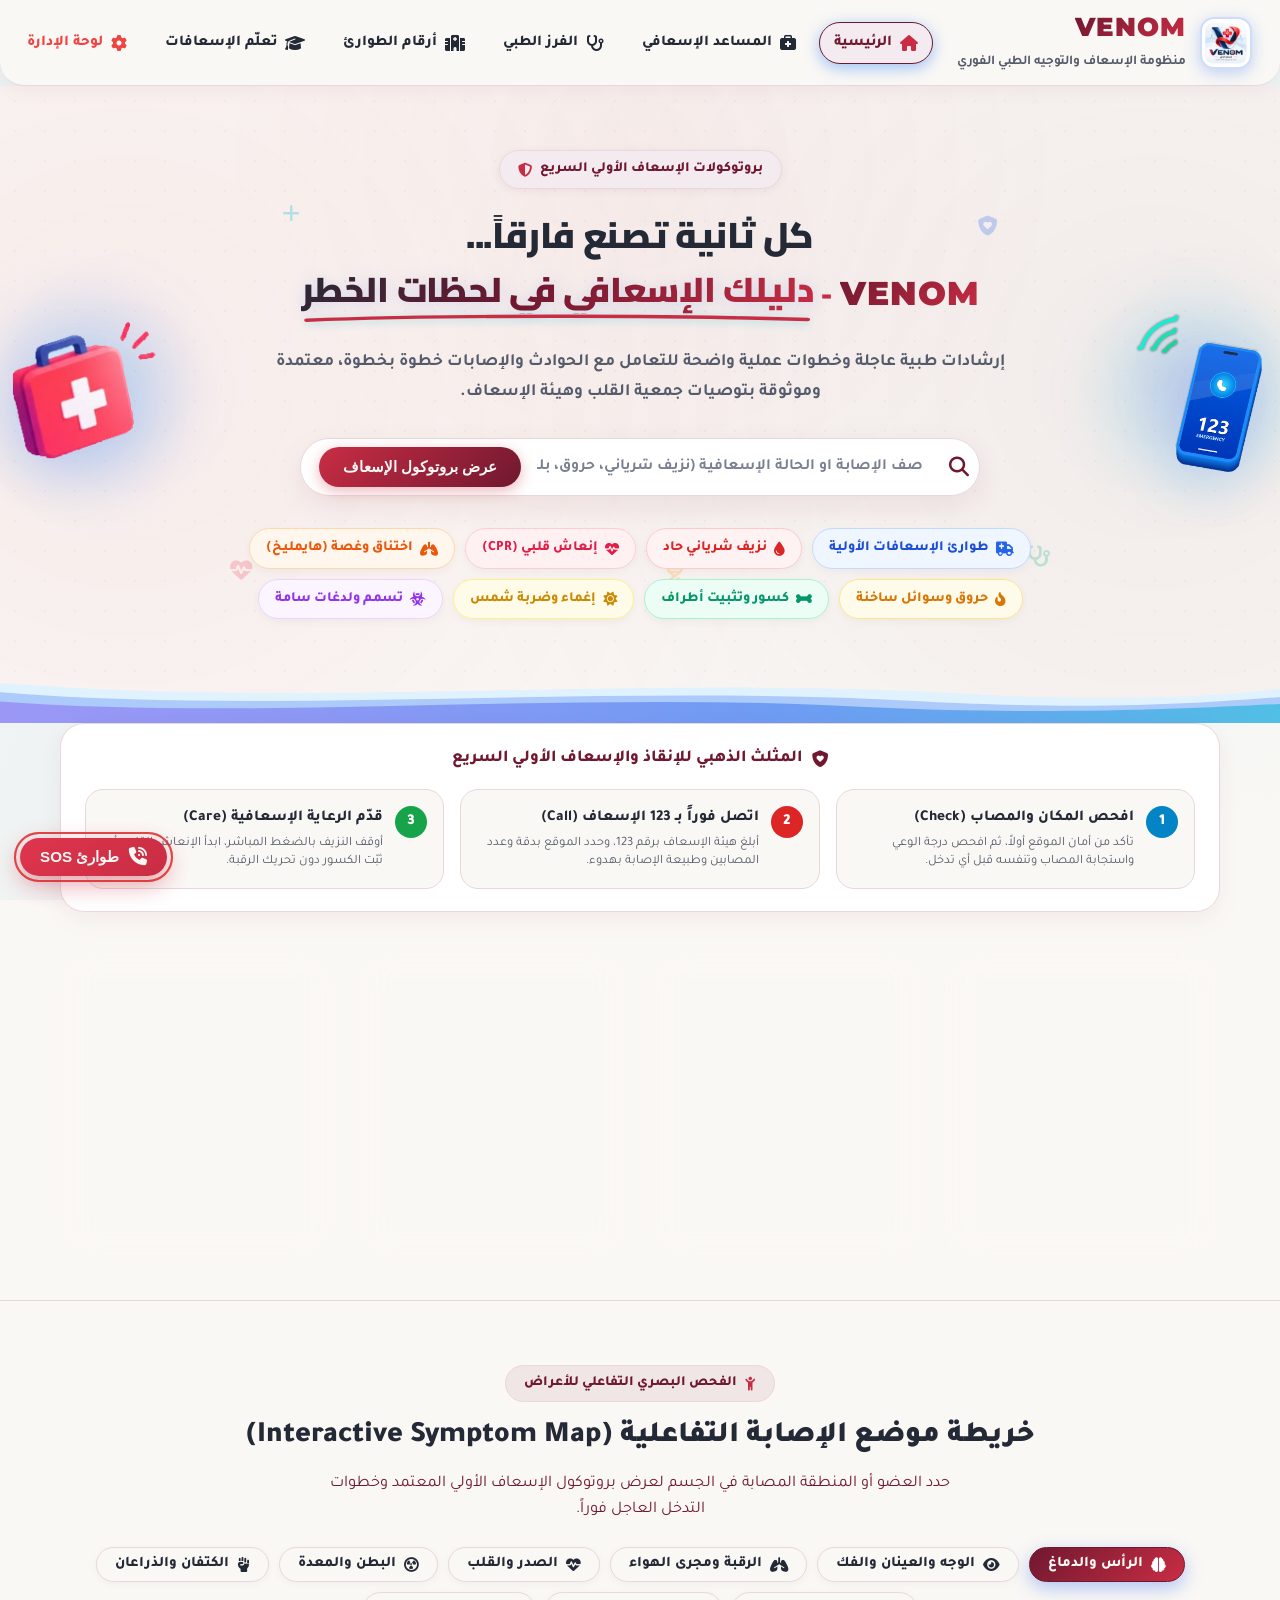
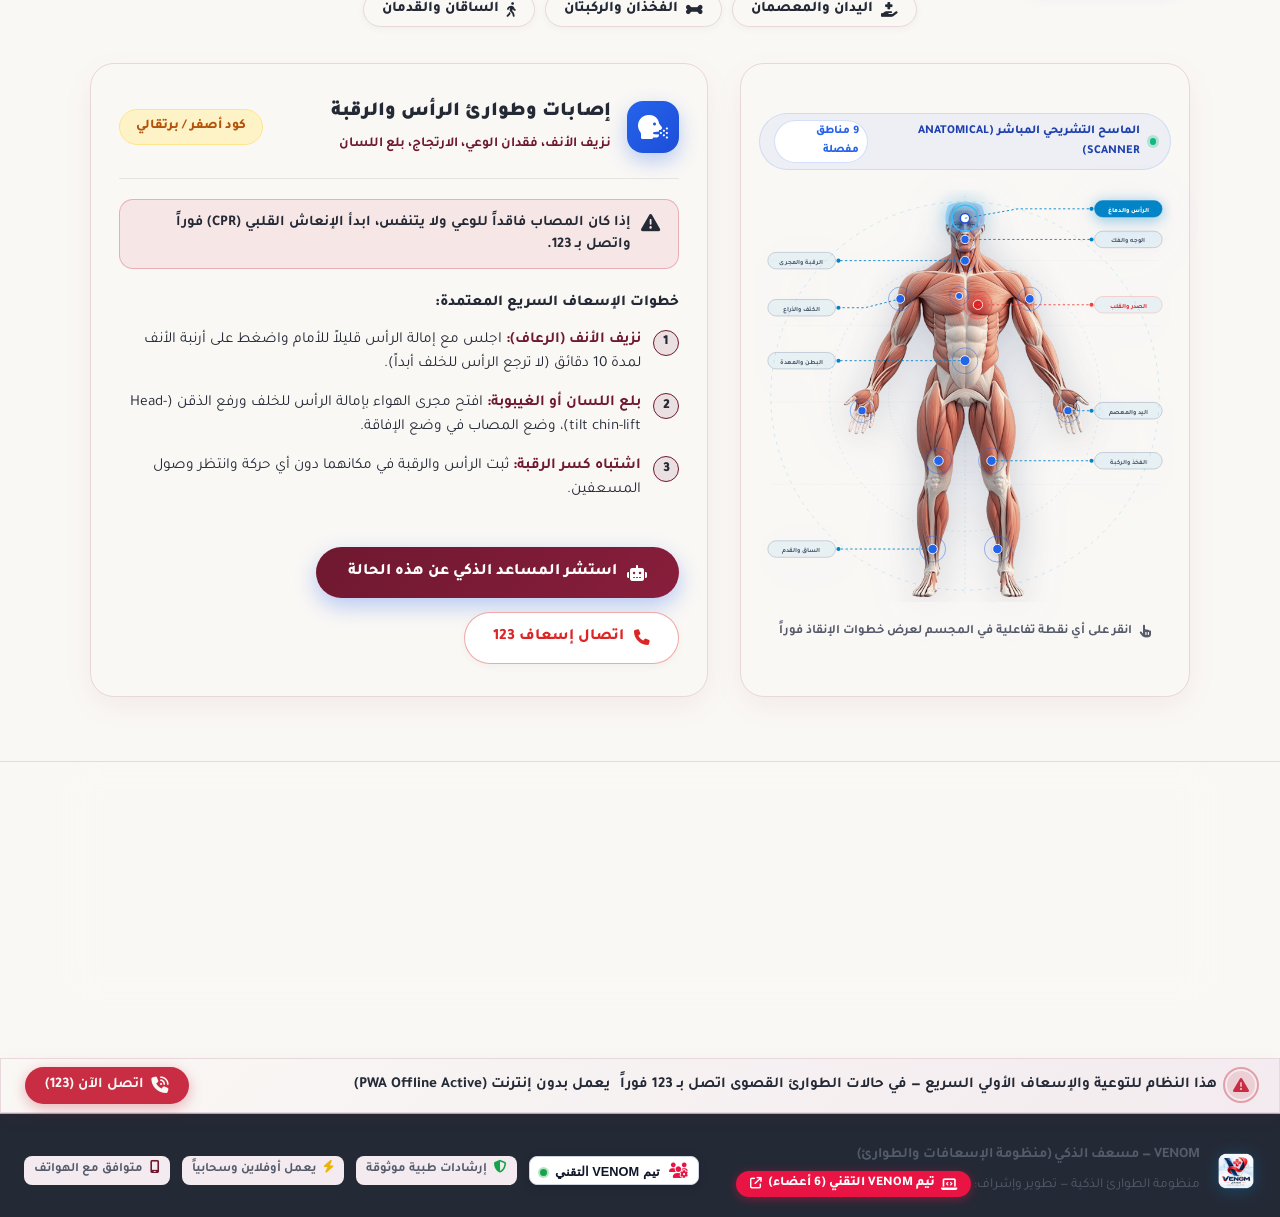
==== commit f7e0f89b: "Fix browser caching: Network-first service worker, cache busting ?v=105, and no-cache headers" ====
--- a/frontend/index.html
+++ b/frontend/index.html
@@ -874,7 +874,7 @@
   <script src="components/severity-badge.js"></script>
   <script src="components/step-card.js"></script>
   <script src="components/team-modal.js?v=60"></script>
-  <script src="js/api.js"></script>
-  <script src="js/app.js?v=60"></script>
+  <script src="js/api.js?v=105"></script>
+  <script src="js/app.js?v=105"></script>
 </body>
 </html>
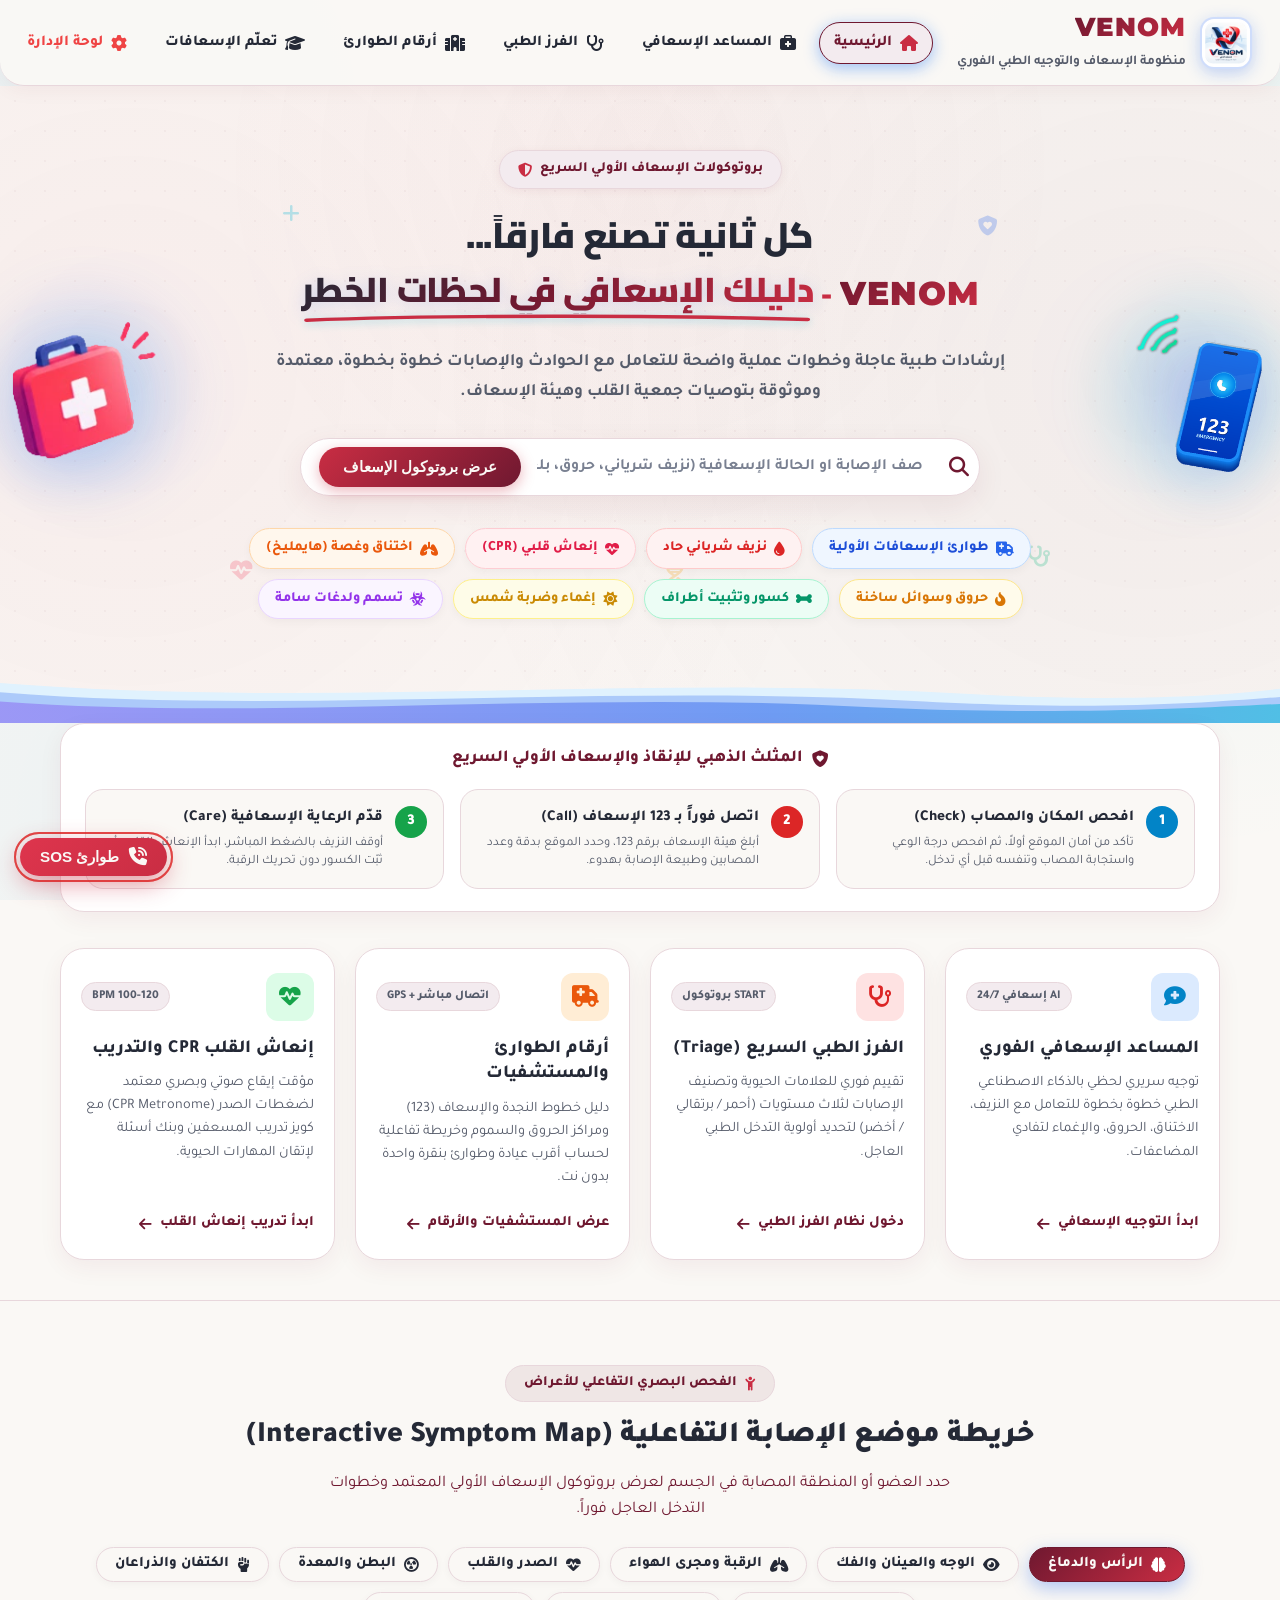
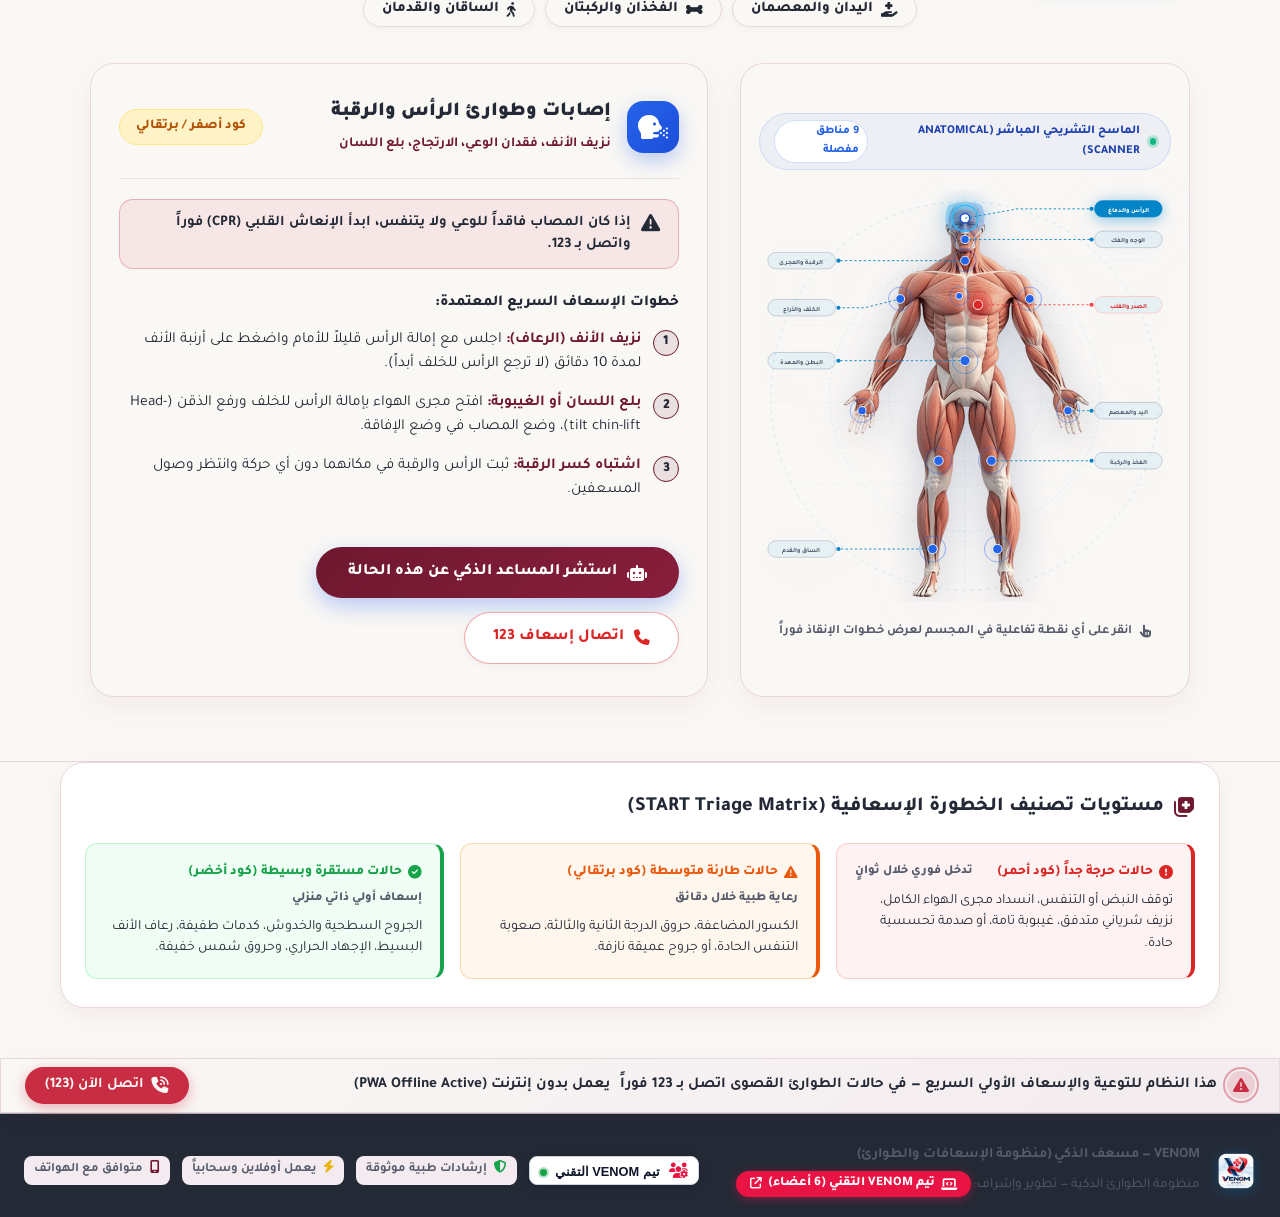
==== commit 7b585551: "Revert "Eliminate all browser and edge caching: add Clear-Site-Data header, vercel edge cache-contro" ====
(no text change in the page or its own stylesheets)
